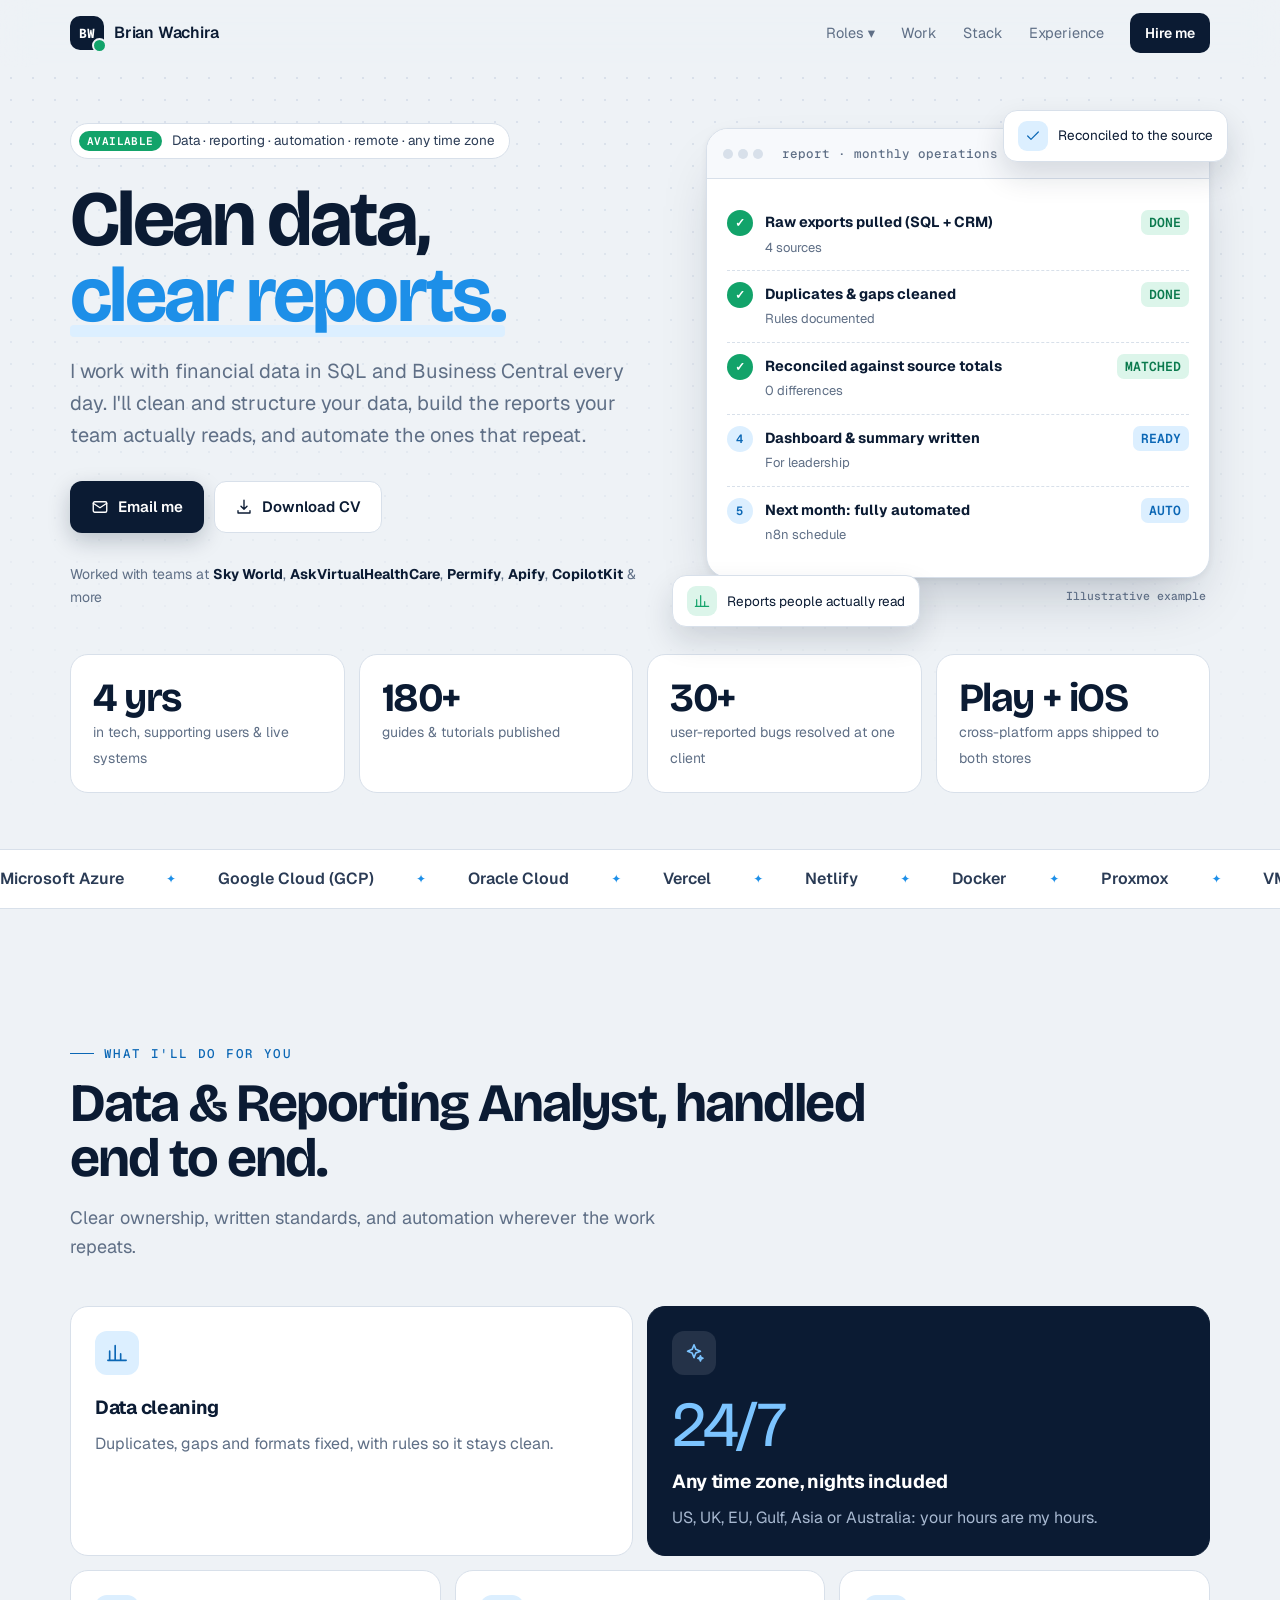
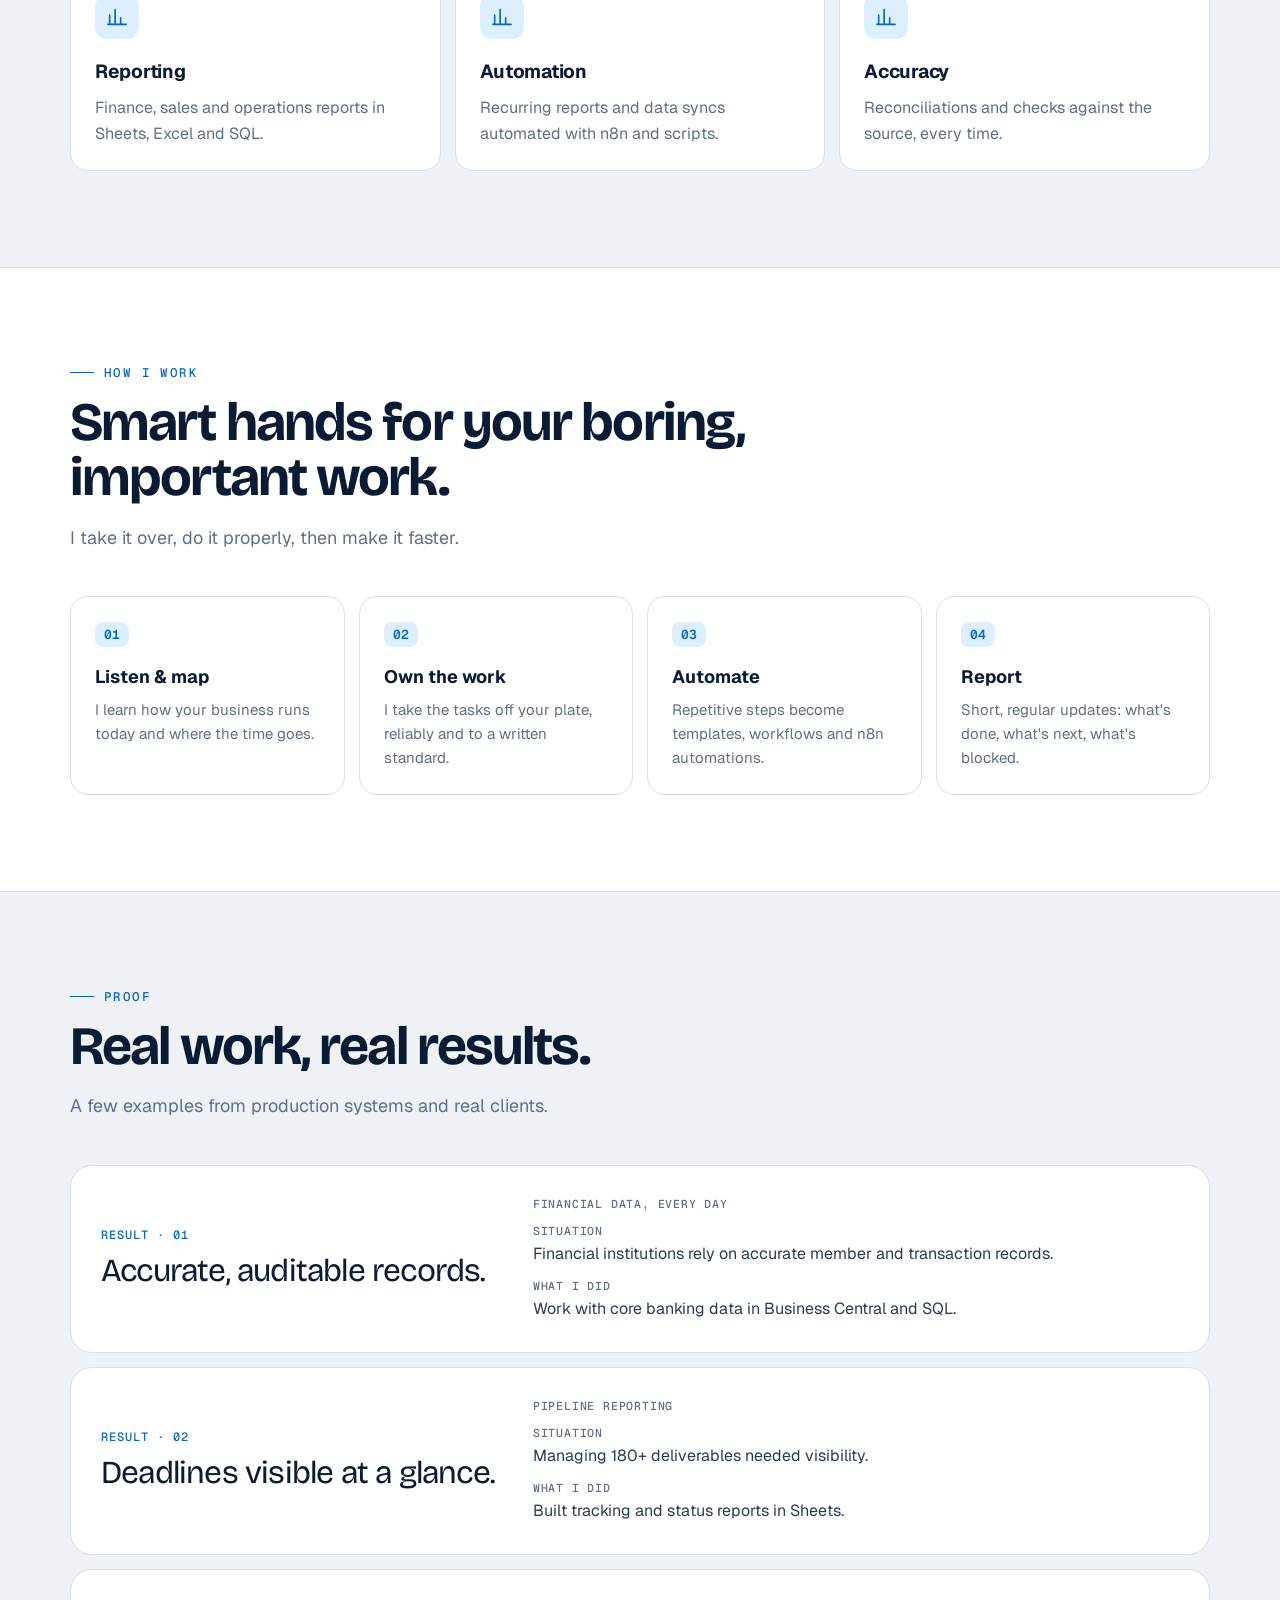
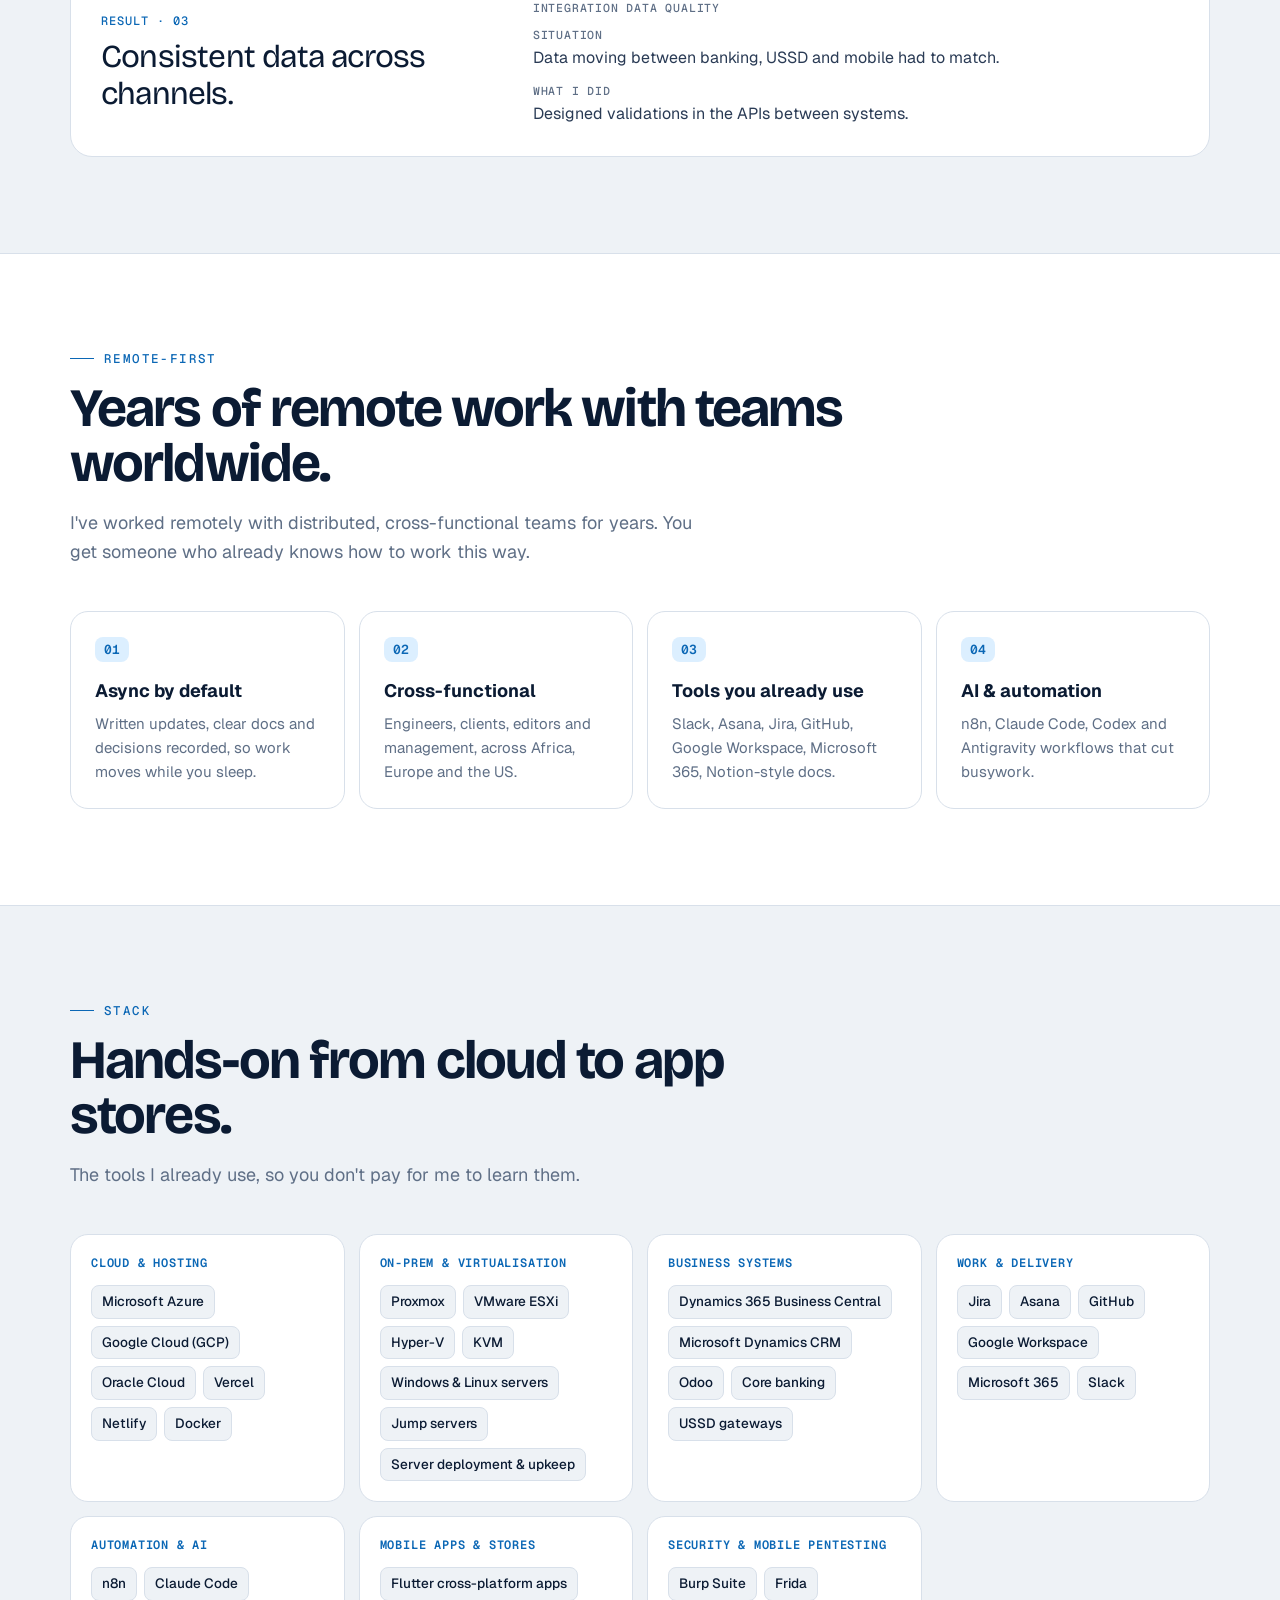
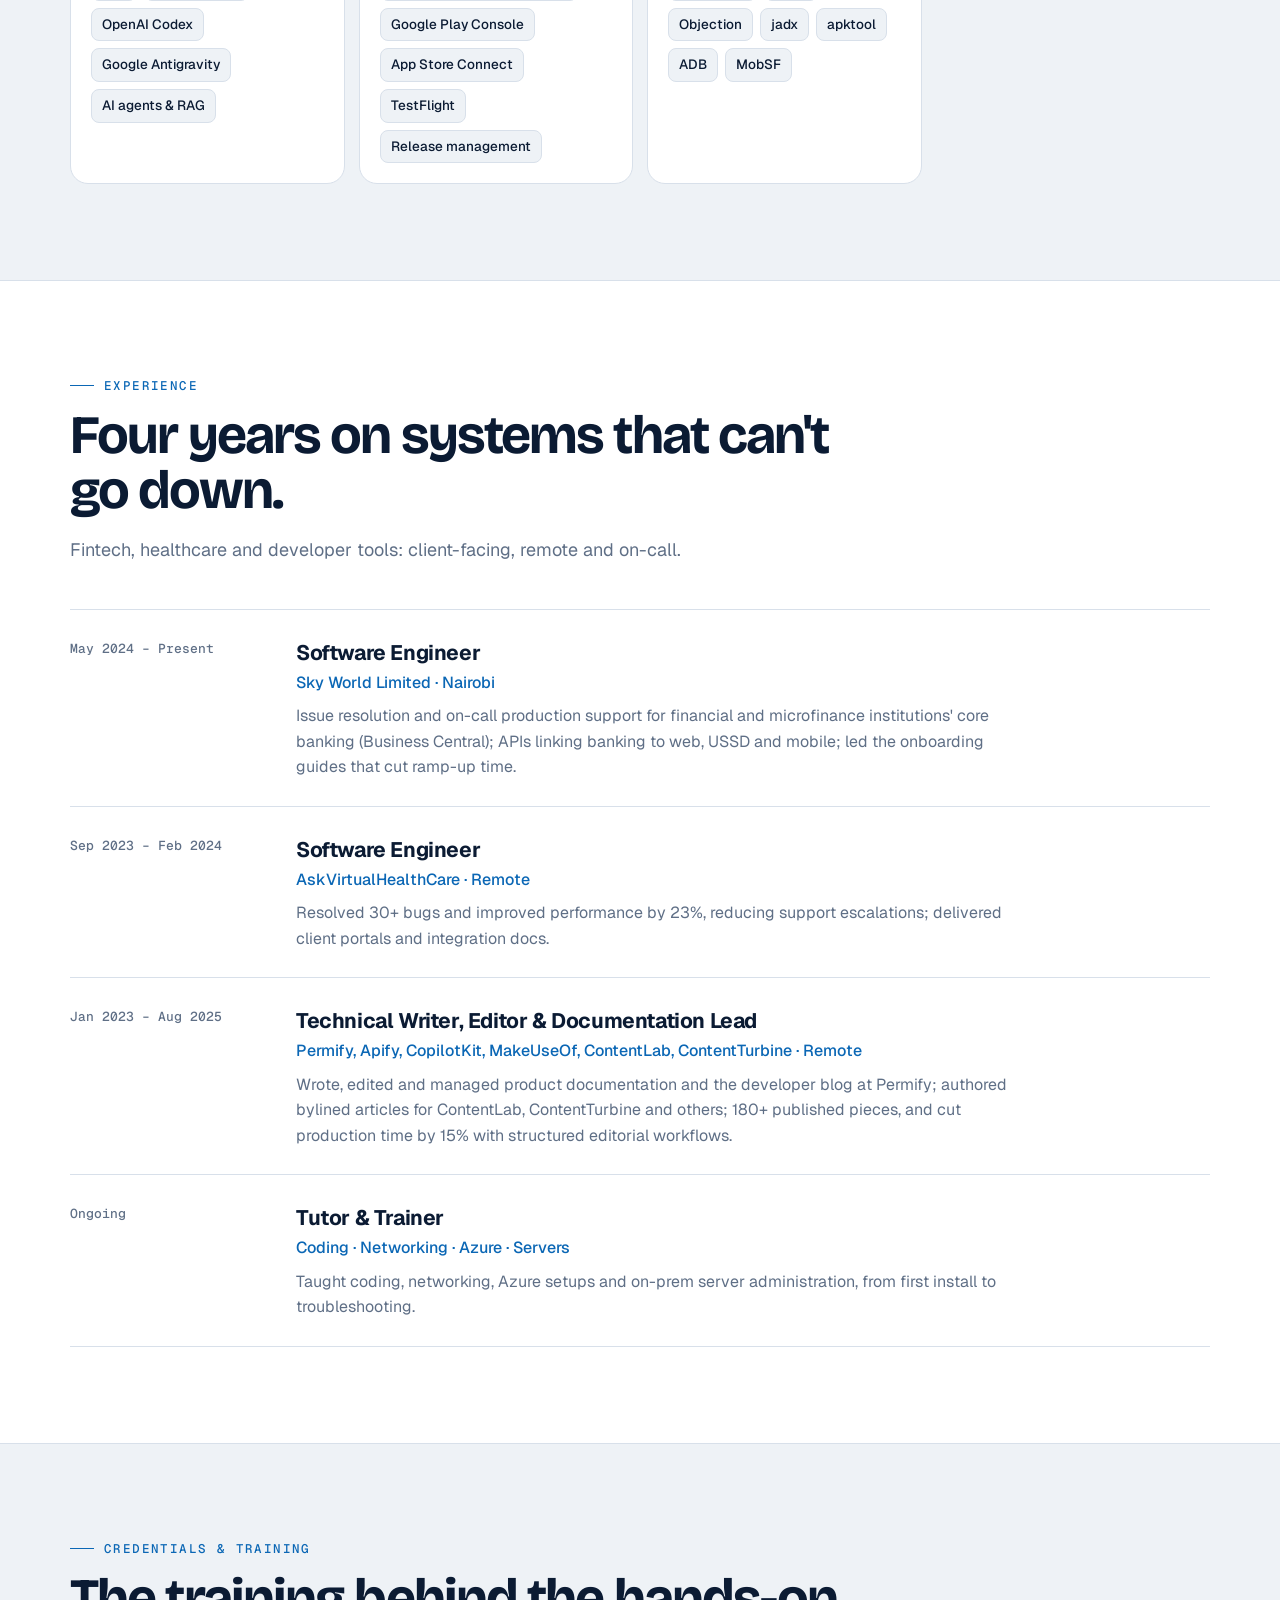
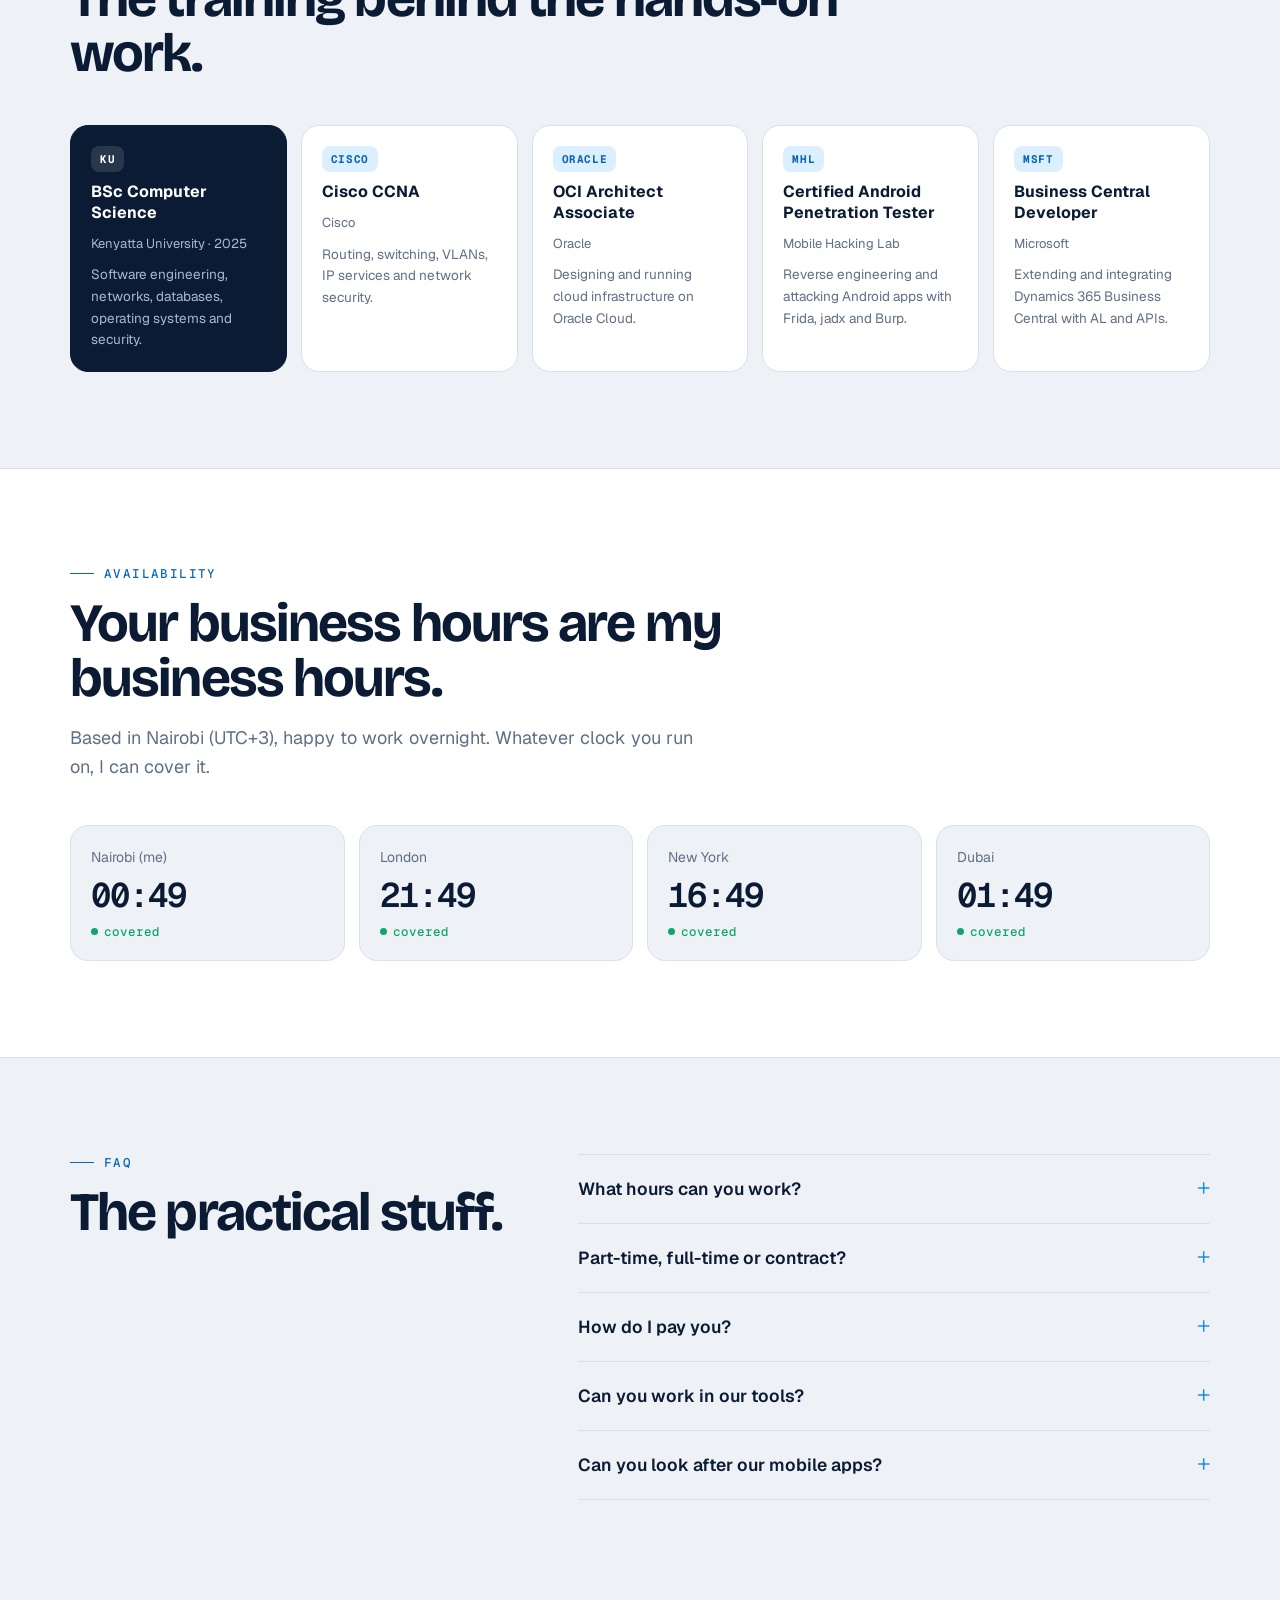
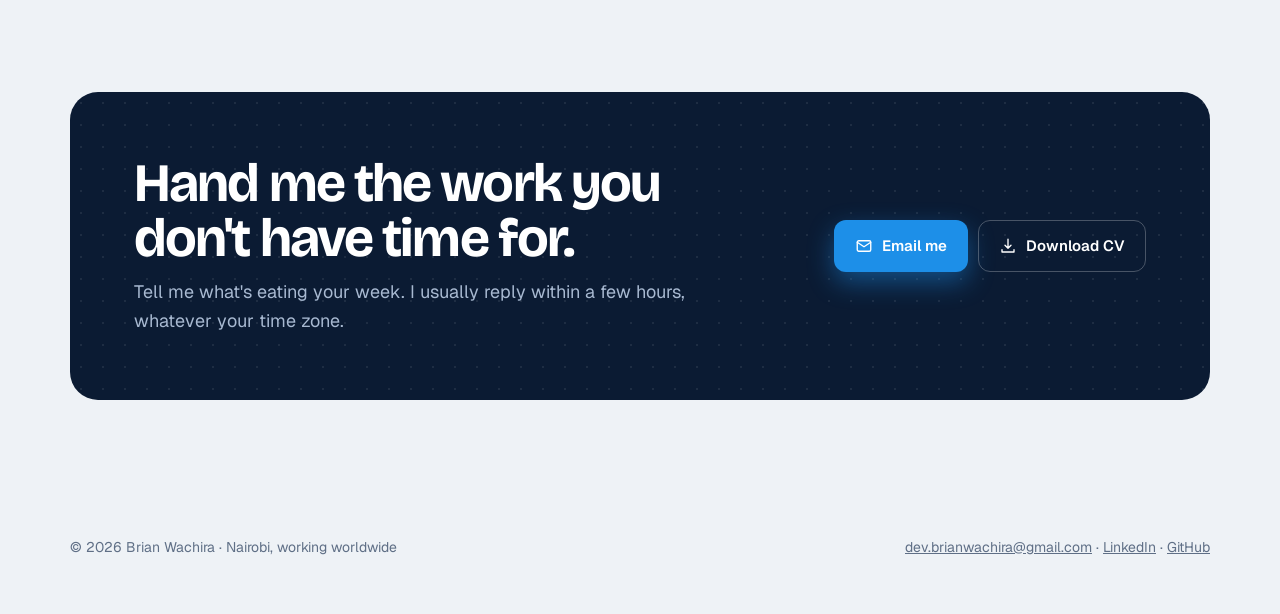
==== data.html @ 17d39762 "Add developer, sysadmin, PM, data pages and remote-first section" ====
<!doctype html><html lang="en"><head><meta charset="utf-8"><meta name="viewport" content="width=device-width,initial-scale=1">
<title>Brian Wachira · Data & Reporting Analyst</title><meta name="description" content="Brian Wachira, remote data & reporting analyst: software engineer with 4 years supporting production systems. Available in any time zone."><meta property="og:title" content="Brian Wachira · Data & Reporting Analyst"><meta property="og:description" content="Brian Wachira, remote data & reporting analyst: software engineer with 4 years supporting production systems. Available in any time zone.">
<meta name="theme-color" content="#eef2f6">
<link rel="icon" href="data:image/svg+xml,%3Csvg xmlns='http://www.w3.org/2000/svg' viewBox='0 0 64 64'%3E%3Crect width='64' height='64' rx='16' fill='%230b1b33'/%3E%3Ctext x='32' y='42' font-family='Arial' font-weight='800' font-size='26' fill='white' text-anchor='middle'%3EBW%3C/text%3E%3C/svg%3E">
<link rel="preconnect" href="https://fonts.googleapis.com"><link rel="preconnect" href="https://fonts.gstatic.com" crossorigin><link href="https://fonts.googleapis.com/css2?family=Bricolage+Grotesque:opsz,wght@12..96,600;12..96,700;12..96,800&family=Geist:wght@400;500;600;700&family=Geist+Mono:wght@400;500;600&display=swap" rel="stylesheet"><link rel="stylesheet" href="style.css?v=3"></head><body><nav class="nav" id="nav"><div class="wrap"><a class="brand" href="./"><span class="logo">BW</span>Brian Wachira</a>
<div class="links"><details class="tracks"><summary>Roles ▾</summary><div class="menu"><a href="support.html" class=""><svg width="18" height="18" viewBox="0 0 24 24" fill="none" stroke="currentColor" stroke-width="1.8" stroke-linecap="round" stroke-linejoin="round" aria-hidden="true"><path d="M4 13v-1a8 8 0 0 1 16 0v1"/><rect x="3" y="13" width="4" height="6" rx="1.5"/><rect x="17" y="13" width="4" height="6" rx="1.5"/><path d="M19 19a3 3 0 0 1-3 3h-3"/></svg> Customer &amp; Technical Support</a><a href="va.html" class=""><svg width="18" height="18" viewBox="0 0 24 24" fill="none" stroke="currentColor" stroke-width="1.8" stroke-linecap="round" stroke-linejoin="round" aria-hidden="true"><path d="M12 3l2 5 5 2-5 2-2 5-2-5-5-2 5-2z"/><path d="M19 15l.8 2 2 .8-2 .8-.8 2-.8-2-2-.8 2-.8z"/></svg> Technical Virtual Assistant</a><a href="developer.html" class=""><svg width="18" height="18" viewBox="0 0 24 24" fill="none" stroke="currentColor" stroke-width="1.8" stroke-linecap="round" stroke-linejoin="round" aria-hidden="true"><path d="m8 9-4 3 4 3"/><path d="m16 9 4 3-4 3"/><path d="m14 5-4 14"/></svg> Mobile &amp; Full-Stack Engineer</a><a href="helpdesk.html" class=""><svg width="18" height="18" viewBox="0 0 24 24" fill="none" stroke="currentColor" stroke-width="1.8" stroke-linecap="round" stroke-linejoin="round" aria-hidden="true"><path d="M14.7 6.3a4 4 0 0 0 5 5L22 14l-8 8-2.3-2.3a4 4 0 0 0-5-5L4 12l2.3-2.3a4 4 0 0 0 5-5L14 2z"/></svg> IT Help Desk</a><a href="sysadmin.html" class=""><svg width="18" height="18" viewBox="0 0 24 24" fill="none" stroke="currentColor" stroke-width="1.8" stroke-linecap="round" stroke-linejoin="round" aria-hidden="true"><rect x="3" y="4" width="18" height="7" rx="2"/><rect x="3" y="13" width="18" height="7" rx="2"/><path d="M7 7.5h.01M7 16.5h.01"/></svg> Systems &amp; Cloud Administrator</a><a href="pm.html" class=""><svg width="18" height="18" viewBox="0 0 24 24" fill="none" stroke="currentColor" stroke-width="1.8" stroke-linecap="round" stroke-linejoin="round" aria-hidden="true"><rect x="3" y="4" width="18" height="16" rx="2"/><path d="M9 4v16M15 4v16"/></svg> Project &amp; Operations Manager</a><a href="success.html" class=""><svg width="18" height="18" viewBox="0 0 24 24" fill="none" stroke="currentColor" stroke-width="1.8" stroke-linecap="round" stroke-linejoin="round" aria-hidden="true"><path d="M5 15c-1 1-1.5 4-1.5 4s3-.5 4-1.5"/><path d="M9 15l-3-3c1-4 5-9 12-9 0 7-5 11-9 12z"/><circle cx="14.5" cy="9.5" r="1.5"/></svg> Customer Success &amp; Onboarding</a><a href="implementation.html" class=""><svg width="18" height="18" viewBox="0 0 24 24" fill="none" stroke="currentColor" stroke-width="1.8" stroke-linecap="round" stroke-linejoin="round" aria-hidden="true"><path d="M9 2v5M15 2v5"/><path d="M6 7h12v4a6 6 0 0 1-12 0z"/><path d="M12 17v5"/></svg> Implementation &amp; API Support</a><a href="data.html" class="on"><svg width="18" height="18" viewBox="0 0 24 24" fill="none" stroke="currentColor" stroke-width="1.8" stroke-linecap="round" stroke-linejoin="round" aria-hidden="true"><path d="M4 20V10M10 20V4M16 20v-7M22 20H2"/></svg> Data &amp; Reporting Analyst</a><a href="tutor.html" class=""><svg width="18" height="18" viewBox="0 0 24 24" fill="none" stroke="currentColor" stroke-width="1.8" stroke-linecap="round" stroke-linejoin="round" aria-hidden="true"><path d="M4 4h6a3 3 0 0 1 3 3v13a2 2 0 0 0-2-2H4z"/><path d="M20 4h-6a3 3 0 0 0-3 3v13a2 2 0 0 1 2-2h7z"/></svg> Coding &amp; IT Tutor</a></div></details>
<a class="hide" href="#work">Work</a><a class="hide" href="#stack">Stack</a><a class="hide" href="#experience">Experience</a>
<a class="btn primary sm" href="mailto:dev.brianwachira@gmail.com">Hire me</a></div></div></nav><header class="hero"><div class="wrap"><div class="hero-grid"><div>
<span class="status"><span class="pill">AVAILABLE</span>Data · reporting · automation · remote · any time zone</span>
<h1 class="display">Clean data, <span class="hl">clear reports.</span></h1><p class="lede">I work with financial data in SQL and Business Central every day. I'll clean and structure your data, build the reports your team actually reads, and automate the ones that repeat.</p>
<div class="ctas"><a class="btn primary" href="mailto:dev.brianwachira@gmail.com?subject=Data%20%26%20Reporting%20Analyst%20role"><svg width="18" height="18" viewBox="0 0 24 24" fill="none" stroke="currentColor" stroke-width="1.8" stroke-linecap="round" stroke-linejoin="round" aria-hidden="true"><rect x="3" y="5" width="18" height="14" rx="2"/><path d="m3 7 9 6 9-6"/></svg> Email me</a><a class="btn ghost" href="Brian_Wachira_CV_implementation.pdf"><svg width="18" height="18" viewBox="0 0 24 24" fill="none" stroke="currentColor" stroke-width="1.8" stroke-linecap="round" stroke-linejoin="round" aria-hidden="true"><path d="M12 3v12m0 0-4-4m4 4 4-4"/><path d="M4 17v3h16v-3"/></svg> Download CV</a></div>
<div class="trust"><span>Worked with teams at <b>Sky World</b>, <b>AskVirtualHealthCare</b>, <b>Permify</b>, <b>Apify</b>, <b>CopilotKit</b> &amp; more</span></div></div><div class="demo"><div class="card"><div class="bar"><span class="dots"><i></i><i></i><i></i></span><span class="t">report · monthly operations</span></div><div class="body"><div class="step done"><span class="dot">✓</span><div><b>Raw exports pulled (SQL + CRM)</b><span>4 sources</span></div><span class="tag ok">DONE</span></div><div class="step done"><span class="dot">✓</span><div><b>Duplicates & gaps cleaned</b><span>Rules documented</span></div><span class="tag ok">DONE</span></div><div class="step done"><span class="dot">✓</span><div><b>Reconciled against source totals</b><span>0 differences</span></div><span class="tag ok">MATCHED</span></div><div class="step "><span class="dot">4</span><div><b>Dashboard & summary written</b><span>For leadership</span></div><span class="tag sky">READY</span></div><div class="step "><span class="dot">5</span><div><b>Next month: fully automated</b><span>n8n schedule</span></div><span class="tag sky">AUTO</span></div></div></div>
<p class="cap">Illustrative example</p><div class="float a"><span class="ic g"><svg width="16" height="16" viewBox="0 0 24 24" fill="none" stroke="currentColor" stroke-width="1.8" stroke-linecap="round" stroke-linejoin="round" aria-hidden="true"><path d="M4 20V10M10 20V4M16 20v-7M22 20H2"/></svg></span>Reports people actually read</div><div class="float b"><span class="ic "><svg width="16" height="16" viewBox="0 0 24 24" fill="none" stroke="currentColor" stroke-width="1.8" stroke-linecap="round" stroke-linejoin="round" aria-hidden="true"><path d="M20 6 9 17l-5-5"/></svg></span>Reconciled to the source</div></div></div><div class="metrics"><div class="metric"><b>4 yrs</b><span>in tech, supporting users &amp; live systems</span></div><div class="metric"><b>180+</b><span>guides &amp; tutorials published</span></div><div class="metric"><b>30+</b><span>user-reported bugs resolved at one client</span></div><div class="metric"><b>Play + iOS</b><span>cross-platform apps shipped to both stores</span></div></div></div><div class="marquee" aria-hidden="true"><div class="track"><span>Microsoft Azure</span><span>Google Cloud (GCP)</span><span>Oracle Cloud</span><span>Vercel</span><span>Netlify</span><span>Docker</span><span>Proxmox</span><span>VMware ESXi</span><span>Hyper-V</span><span>KVM</span><span>Windows &amp; Linux servers</span><span>Jump servers</span><span>Server deployment &amp; upkeep</span><span>Dynamics 365 Business Central</span><span>Microsoft Dynamics CRM</span><span>Odoo</span><span>Core banking</span><span>USSD gateways</span><span>Jira</span><span>Asana</span><span>GitHub</span><span>Google Workspace</span><span>Microsoft 365</span><span>Slack</span><span>n8n</span><span>Claude Code</span><span>OpenAI Codex</span><span>Google Antigravity</span><span>AI agents &amp; RAG</span><span>Flutter cross-platform apps</span><span>Google Play Console</span><span>App Store Connect</span><span>TestFlight</span><span>Release management</span><span>Burp Suite</span><span>Frida</span><span>Objection</span><span>jadx</span><span>apktool</span><span>ADB</span><span>MobSF</span><span>Microsoft Azure</span><span>Google Cloud (GCP)</span><span>Oracle Cloud</span><span>Vercel</span><span>Netlify</span><span>Docker</span><span>Proxmox</span><span>VMware ESXi</span><span>Hyper-V</span><span>KVM</span><span>Windows &amp; Linux servers</span><span>Jump servers</span><span>Server deployment &amp; upkeep</span><span>Dynamics 365 Business Central</span><span>Microsoft Dynamics CRM</span><span>Odoo</span><span>Core banking</span><span>USSD gateways</span><span>Jira</span><span>Asana</span><span>GitHub</span><span>Google Workspace</span><span>Microsoft 365</span><span>Slack</span><span>n8n</span><span>Claude Code</span><span>OpenAI Codex</span><span>Google Antigravity</span><span>AI agents &amp; RAG</span><span>Flutter cross-platform apps</span><span>Google Play Console</span><span>App Store Connect</span><span>TestFlight</span><span>Release management</span><span>Burp Suite</span><span>Frida</span><span>Objection</span><span>jadx</span><span>apktool</span><span>ADB</span><span>MobSF</span></div></div></header>
<section id="services"><div class="wrap"><div class="eyebrow">What I'll do for you</div><h2 class="display">Data & Reporting Analyst, handled end to end.</h2><p class="sub">Clear ownership, written standards, and automation wherever the work repeats.</p><div class="bento">
<div class="tile t3"><div class="ic"><svg width="22" height="22" viewBox="0 0 24 24" fill="none" stroke="currentColor" stroke-width="1.8" stroke-linecap="round" stroke-linejoin="round" aria-hidden="true"><path d="M4 20V10M10 20V4M16 20v-7M22 20H2"/></svg></div><h3>Data cleaning</h3><p>Duplicates, gaps and formats fixed, with rules so it stays clean.</p></div>
<div class="tile t3 dark"><div class="ic"><svg width="22" height="22" viewBox="0 0 24 24" fill="none" stroke="currentColor" stroke-width="1.8" stroke-linecap="round" stroke-linejoin="round" aria-hidden="true"><path d="M12 3l2 5 5 2-5 2-2 5-2-5-5-2 5-2z"/><path d="M19 15l.8 2 2 .8-2 .8-.8 2-.8-2-2-.8 2-.8z"/></svg></div><div class="big">24/7</div><h3>Any time zone, nights included</h3><p>US, UK, EU, Gulf, Asia or Australia: your hours are my hours.</p></div>
<div class="tile t2"><div class="ic"><svg width="22" height="22" viewBox="0 0 24 24" fill="none" stroke="currentColor" stroke-width="1.8" stroke-linecap="round" stroke-linejoin="round" aria-hidden="true"><path d="M4 20V10M10 20V4M16 20v-7M22 20H2"/></svg></div><h3>Reporting</h3><p>Finance, sales and operations reports in Sheets, Excel and SQL.</p></div>
<div class="tile t2"><div class="ic"><svg width="22" height="22" viewBox="0 0 24 24" fill="none" stroke="currentColor" stroke-width="1.8" stroke-linecap="round" stroke-linejoin="round" aria-hidden="true"><path d="M4 20V10M10 20V4M16 20v-7M22 20H2"/></svg></div><h3>Automation</h3><p>Recurring reports and data syncs automated with n8n and scripts.</p></div>
<div class="tile t2"><div class="ic"><svg width="22" height="22" viewBox="0 0 24 24" fill="none" stroke="currentColor" stroke-width="1.8" stroke-linecap="round" stroke-linejoin="round" aria-hidden="true"><path d="M4 20V10M10 20V4M16 20v-7M22 20H2"/></svg></div><h3>Accuracy</h3><p>Reconciliations and checks against the source, every time.</p></div></div></div></section>
<section class="white" id="how"><div class="wrap"><div class="eyebrow">How I work</div><h2 class="display">Smart hands for your boring, important work.</h2><p class="sub">I take it over, do it properly, then make it faster.</p><div class="process"><div class="pstep"><h3>Listen & map</h3><p>I learn how your business runs today and where the time goes.</p></div><div class="pstep"><h3>Own the work</h3><p>I take the tasks off your plate, reliably and to a written standard.</p></div><div class="pstep"><h3>Automate</h3><p>Repetitive steps become templates, workflows and n8n automations.</p></div><div class="pstep"><h3>Report</h3><p>Short, regular updates: what's done, what's next, what's blocked.</p></div></div></div></section>
<section id="work"><div class="wrap"><div class="eyebrow">Proof</div><h2 class="display">Real work, real results.</h2><p class="sub">A few examples from production systems and real clients.</p><div class="cases"><article class="case"><div class="res"><small>Result · 01</small>Accurate, auditable records.</div><dl><div><dt>Financial data, every day</dt></div><div><dt>Situation</dt><dd>Financial institutions rely on accurate member and transaction records.</dd></div><div><dt>What I did</dt><dd>Work with core banking data in Business Central and SQL.</dd></div></dl></article><article class="case"><div class="res"><small>Result · 02</small>Deadlines visible at a glance.</div><dl><div><dt>Pipeline reporting</dt></div><div><dt>Situation</dt><dd>Managing 180+ deliverables needed visibility.</dd></div><div><dt>What I did</dt><dd>Built tracking and status reports in Sheets.</dd></div></dl></article><article class="case"><div class="res"><small>Result · 03</small>Consistent data across channels.</div><dl><div><dt>Integration data quality</dt></div><div><dt>Situation</dt><dd>Data moving between banking, USSD and mobile had to match.</dd></div><div><dt>What I did</dt><dd>Designed validations in the APIs between systems.</dd></div></dl></article></div></div></section>
<section class="white" id="remote"><div class="wrap"><div class="eyebrow">Remote-first</div><h2 class="display">Years of remote work with teams worldwide.</h2><p class="sub">I've worked remotely with distributed, cross-functional teams for years. You get someone who already knows how to work this way.</p><div class="process"><div class="pstep"><h3>Async by default</h3><p>Written updates, clear docs and decisions recorded, so work moves while you sleep.</p></div><div class="pstep"><h3>Cross-functional</h3><p>Engineers, clients, editors and management, across Africa, Europe and the US.</p></div><div class="pstep"><h3>Tools you already use</h3><p>Slack, Asana, Jira, GitHub, Google Workspace, Microsoft 365, Notion-style docs.</p></div><div class="pstep"><h3>AI & automation</h3><p>n8n, Claude Code, Codex and Antigravity workflows that cut busywork.</p></div></div></div></section>
<section id="stack"><div class="wrap"><div class="eyebrow">Stack</div><h2 class="display">Hands-on from cloud to app stores.</h2><p class="sub">The tools I already use, so you don't pay for me to learn them.</p><div class="stack"><div class="sg"><h3>Cloud &amp; hosting</h3><div class="chips"><span class="chip">Microsoft Azure</span><span class="chip">Google Cloud (GCP)</span><span class="chip">Oracle Cloud</span><span class="chip">Vercel</span><span class="chip">Netlify</span><span class="chip">Docker</span></div></div><div class="sg"><h3>On-prem &amp; virtualisation</h3><div class="chips"><span class="chip">Proxmox</span><span class="chip">VMware ESXi</span><span class="chip">Hyper-V</span><span class="chip">KVM</span><span class="chip">Windows &amp; Linux servers</span><span class="chip">Jump servers</span><span class="chip">Server deployment &amp; upkeep</span></div></div><div class="sg"><h3>Business systems</h3><div class="chips"><span class="chip">Dynamics 365 Business Central</span><span class="chip">Microsoft Dynamics CRM</span><span class="chip">Odoo</span><span class="chip">Core banking</span><span class="chip">USSD gateways</span></div></div><div class="sg"><h3>Work &amp; delivery</h3><div class="chips"><span class="chip">Jira</span><span class="chip">Asana</span><span class="chip">GitHub</span><span class="chip">Google Workspace</span><span class="chip">Microsoft 365</span><span class="chip">Slack</span></div></div><div class="sg"><h3>Automation &amp; AI</h3><div class="chips"><span class="chip">n8n</span><span class="chip">Claude Code</span><span class="chip">OpenAI Codex</span><span class="chip">Google Antigravity</span><span class="chip">AI agents &amp; RAG</span></div></div><div class="sg"><h3>Mobile apps &amp; stores</h3><div class="chips"><span class="chip">Flutter cross-platform apps</span><span class="chip">Google Play Console</span><span class="chip">App Store Connect</span><span class="chip">TestFlight</span><span class="chip">Release management</span></div></div><div class="sg"><h3>Security &amp; mobile pentesting</h3><div class="chips"><span class="chip">Burp Suite</span><span class="chip">Frida</span><span class="chip">Objection</span><span class="chip">jadx</span><span class="chip">apktool</span><span class="chip">ADB</span><span class="chip">MobSF</span></div></div></div></div></section>
<section class="white" id="experience"><div class="wrap"><div class="eyebrow">Experience</div><h2 class="display">Four years on systems that can't go down.</h2><p class="sub">Fintech, healthcare and developer tools: client-facing, remote and on-call.</p><div class="tl"><div class="it"><div class="when">May 2024 – Present</div><div><h3>Software Engineer</h3><div class="org">Sky World Limited · Nairobi</div><p>Issue resolution and on-call production support for financial and microfinance institutions' core banking (Business Central); APIs linking banking to web, USSD and mobile; led the onboarding guides that cut ramp-up time.</p></div></div><div class="it"><div class="when">Sep 2023 – Feb 2024</div><div><h3>Software Engineer</h3><div class="org">AskVirtualHealthCare · Remote</div><p>Resolved 30+ bugs and improved performance by 23%, reducing support escalations; delivered client portals and integration docs.</p></div></div><div class="it"><div class="when">Jan 2023 – Aug 2025</div><div><h3>Technical Writer, Editor &amp; Documentation Lead</h3><div class="org">Permify, Apify, CopilotKit, MakeUseOf, ContentLab, ContentTurbine · Remote</div><p>Wrote, edited and managed product documentation and the developer blog at Permify; authored bylined articles for ContentLab, ContentTurbine and others; 180+ published pieces, and cut production time by 15% with structured editorial workflows.</p></div></div><div class="it"><div class="when">Ongoing</div><div><h3>Tutor &amp; Trainer</h3><div class="org">Coding · Networking · Azure · Servers</div><p>Taught coding, networking, Azure setups and on-prem server administration, from first install to troubleshooting.</p></div></div></div></div></section>
<section id="credentials"><div class="wrap"><div class="eyebrow">Credentials &amp; training</div><h2 class="display">The training behind the hands-on work.</h2><p class="sub"> </p><div class="creds"><div class="cred f"><span class="lg">KU</span><h3>BSc Computer Science</h3><span class="is">Kenyatta University · 2025</span><p>Software engineering, networks, databases, operating systems and security.</p></div><div class="cred"><span class="lg">CISCO</span><h3>Cisco CCNA</h3><span class="is">Cisco</span><p>Routing, switching, VLANs, IP services and network security.</p></div><div class="cred"><span class="lg">ORACLE</span><h3>OCI Architect Associate</h3><span class="is">Oracle</span><p>Designing and running cloud infrastructure on Oracle Cloud.</p></div><div class="cred"><span class="lg">MHL</span><h3>Certified Android Penetration Tester</h3><span class="is">Mobile Hacking Lab</span><p>Reverse engineering and attacking Android apps with Frida, jadx and Burp.</p></div><div class="cred"><span class="lg">MSFT</span><h3>Business Central Developer</h3><span class="is">Microsoft</span><p>Extending and integrating Dynamics 365 Business Central with AL and APIs.</p></div></div></div></section>
<section class="white" id="hours"><div class="wrap"><div class="eyebrow">Availability</div><h2 class="display">Your business hours are my business hours.</h2><p class="sub">Based in Nairobi (UTC+3), happy to work overnight. Whatever clock you run on, I can cover it.</p><div class="clocks"><div class="clock"><div class="c">Nairobi (me)</div><div class="t" data-tz="Africa/Nairobi">--:--</div><div class="s">covered</div></div><div class="clock"><div class="c">London</div><div class="t" data-tz="Europe/London">--:--</div><div class="s">covered</div></div><div class="clock"><div class="c">New York</div><div class="t" data-tz="America/New_York">--:--</div><div class="s">covered</div></div><div class="clock"><div class="c">Dubai</div><div class="t" data-tz="Asia/Dubai">--:--</div><div class="s">covered</div></div></div></div></section>
<section><div class="wrap two"><div><div class="eyebrow">FAQ</div><h2 class="display">The practical stuff.</h2></div><div class="faq"><details><summary>What hours can you work?</summary><p>Any. I'm in Nairobi (UTC+3) and happy to cover US, European or Asia-Pacific business hours, including overnight shifts, evenings and weekends.</p></details><details><summary>Part-time, full-time or contract?</summary><p>All three. I'm open to part-time, contract and full-time remote arrangements.</p></details><details><summary>How do I pay you?</summary><p>Payoneer, Wise, PayPal or bank transfer, whichever suits you.</p></details><details><summary>Can you work in our tools?</summary><p>Very likely already. I work across Azure, GCP, Proxmox, ESXi, Hyper-V, Jira, Asana, Dynamics CRM and Business Central, Odoo, n8n and AI coding tools, and I pick up new ones fast.</p></details><details><summary>Can you look after our mobile apps?</summary><p>Yes. I build and ship cross-platform apps and manage Google Play Console and App Store Connect releases end to end.</p></details></div></div></section>
<section><div class="wrap"><div class="cta"><div><h2 class="display">Hand me the work you don't have time for.</h2>
<p>Tell me what's eating your week. I usually reply within a few hours, whatever your time zone.</p></div>
<div class="ctas"><a class="btn primary" href="mailto:dev.brianwachira@gmail.com"><svg width="18" height="18" viewBox="0 0 24 24" fill="none" stroke="currentColor" stroke-width="1.8" stroke-linecap="round" stroke-linejoin="round" aria-hidden="true"><rect x="3" y="5" width="18" height="14" rx="2"/><path d="m3 7 9 6 9-6"/></svg> Email me</a><a class="btn ghost" href="Brian_Wachira_CV_implementation.pdf"><svg width="18" height="18" viewBox="0 0 24 24" fill="none" stroke="currentColor" stroke-width="1.8" stroke-linecap="round" stroke-linejoin="round" aria-hidden="true"><path d="M12 3v12m0 0-4-4m4 4 4-4"/><path d="M4 17v3h16v-3"/></svg> Download CV</a></div></div></div></section><footer><div class="wrap"><span>© 2026 Brian Wachira · Nairobi, working worldwide</span><span><a href="mailto:dev.brianwachira@gmail.com">dev.brianwachira@gmail.com</a> · <a href="https://linkedin.com/in/brian-wachira">LinkedIn</a> · <a href="https://github.com/ItsWachira">GitHub</a></span></div></footer><script>(function(){var n=document.getElementById('nav');addEventListener('scroll',function(){n.classList.toggle('scrolled',scrollY>8)});
function u(){document.querySelectorAll('[data-tz]').forEach(function(e){try{e.textContent=new Intl.DateTimeFormat('en-GB',{hour:'2-digit',minute:'2-digit',timeZone:e.dataset.tz}).format(new Date())}catch(x){}})}u();setInterval(u,30000)})();</script></body></html>
---- style.css ----
:root{--bg:#eef2f6;--bg2:#e3e9f0;--card:#ffffff;--ink:#0b1b33;--ink2:#2a3b55;--muted:#5f6f86;--line:#d8e0ea;
--sky:#1d8fe8;--sky2:#0b67b5;--skysoft:#dcefff;--navy:#0b1b33;--ok:#12a36a;--warn:#e7a23b;--r:18px}
*{box-sizing:border-box}html{scroll-behavior:smooth}
body{margin:0;background:var(--bg);color:var(--ink);font:16px/1.6 "Geist",system-ui,-apple-system,sans-serif;-webkit-font-smoothing:antialiased}
a{color:inherit}.wrap{max-width:1180px;margin:0 auto;padding:0 20px}
.display{font-family:"Bricolage Grotesque","Geist",sans-serif;letter-spacing:-.035em;font-weight:700}
.mono{font-family:"Geist Mono",ui-monospace,monospace}
.hl{color:var(--sky);position:relative;white-space:nowrap}
.hl::after{content:"";position:absolute;left:0;right:0;bottom:.06em;height:.16em;background:var(--skysoft);z-index:-1;border-radius:4px}
/* nav */
.nav{position:sticky;top:0;z-index:30;background:rgba(238,242,246,.8);backdrop-filter:saturate(1.6) blur(16px);border-bottom:1px solid transparent;transition:border-color .2s}
.nav.scrolled{border-color:var(--line)}
.nav .wrap{display:flex;align-items:center;justify-content:space-between;height:66px;gap:16px}
.brand{display:flex;align-items:center;gap:10px;text-decoration:none;font-weight:600;letter-spacing:-.2px}
.logo{width:34px;height:34px;border-radius:10px;background:var(--navy);color:#fff;display:grid;place-items:center;font:700 13px "Geist Mono",monospace;position:relative}
.logo::after{content:"";position:absolute;right:-3px;bottom:-3px;width:11px;height:11px;border-radius:50%;background:var(--ok);border:2px solid var(--bg)}
.links{display:flex;align-items:center;gap:26px;font-size:14.5px}
.links a{text-decoration:none;color:var(--muted)}.links a:hover{color:var(--ink)}
.tracks{position:relative}.tracks summary{list-style:none;cursor:pointer;color:var(--muted)}.tracks summary::-webkit-details-marker{display:none}
.tracks .menu{position:absolute;right:0;top:38px;width:300px;background:var(--card);border:1px solid var(--line);border-radius:14px;padding:6px;box-shadow:0 18px 40px rgba(11,27,51,.14)}
.tracks .menu a{display:flex;gap:10px;align-items:center;padding:10px 12px;border-radius:10px;color:var(--ink)}
.tracks .menu a:hover,.tracks .menu a.on{background:var(--skysoft);color:var(--sky2)}
.btn{display:inline-flex;align-items:center;gap:9px;padding:13px 20px;border-radius:12px;font-weight:600;font-size:15px;text-decoration:none;border:1px solid transparent;transition:transform .15s,background .15s,border-color .15s,box-shadow .15s}
.btn:hover{transform:translateY(-1px)}
.btn.primary{background:var(--navy);color:#fff;box-shadow:0 8px 22px rgba(11,27,51,.22)}.btn.primary:hover{background:var(--sky2)}
.btn.ghost{background:var(--card);border-color:var(--line)}.btn.ghost:hover{border-color:var(--ink2)}
.btn.sm{padding:8px 14px;font-size:14px;border-radius:10px;box-shadow:none}
/* hero */
.hero{position:relative;padding:56px 0 40px;overflow:hidden}
.hero::before{content:"";position:absolute;inset:0;background-image:radial-gradient(var(--line) 1.2px,transparent 1.2px);background-size:22px 22px;mask-image:linear-gradient(180deg,#000 0%,transparent 85%);-webkit-mask-image:linear-gradient(180deg,#000 0%,transparent 85%);z-index:-1}
.hero-grid{display:grid;grid-template-columns:1.15fr 1fr;gap:56px;align-items:center}
.status{display:inline-flex;align-items:center;gap:10px;padding:6px 14px 6px 8px;background:var(--card);border:1px solid var(--line);border-radius:99px;font-size:13.5px;color:var(--ink2)}
.status .pill{background:var(--ok);color:#fff;font:600 11px "Geist Mono",monospace;padding:3px 8px;border-radius:99px;letter-spacing:.4px}
h1{font-size:clamp(42px,6.4vw,78px);line-height:.98;margin:22px 0 22px}
.lede{font-size:clamp(17px,1.7vw,20px);color:var(--muted);max-width:560px;margin:0 0 30px}
.ctas{display:flex;flex-wrap:wrap;gap:10px}
.trust{display:flex;align-items:center;gap:14px;margin-top:30px;color:var(--muted);font-size:14px;flex-wrap:wrap}
.trust b{color:var(--ink)}
.avatars{display:flex}.avatars span{width:30px;height:30px;border-radius:50%;border:2px solid var(--bg);margin-left:-8px;display:grid;place-items:center;font:700 10px "Geist Mono",monospace;color:#fff}
.avatars span:first-child{margin-left:0}
/* demo widget */
.demo{position:relative}
.demo .card{background:var(--card);border:1px solid var(--line);border-radius:22px;box-shadow:0 30px 60px -20px rgba(11,27,51,.25),0 2px 6px rgba(11,27,51,.06);overflow:hidden}
.demo .bar{display:flex;align-items:center;gap:8px;padding:12px 16px;border-bottom:1px solid var(--line);background:#f7f9fc}
.demo .cap{margin:10px 4px 0;font:500 11.5px "Geist Mono",monospace;color:var(--muted);text-align:right}
.demo .dots i{display:inline-block;width:10px;height:10px;border-radius:50%;background:var(--line);margin-right:5px}
.demo .bar .t{font:500 12.5px "Geist Mono",monospace;color:var(--muted);margin-left:6px}
.demo .body{padding:20px}
.demo .float{position:absolute;background:var(--card);border:1px solid var(--line);border-radius:14px;padding:10px 14px;box-shadow:0 14px 30px rgba(11,27,51,.14);font-size:13.5px;display:flex;align-items:center;gap:10px;animation:bob 5s ease-in-out infinite}
.demo .float.a{left:-34px;bottom:-24px}.demo .float.b{right:-18px;top:-18px;animation-delay:1.5s}
.float .ic{width:30px;height:30px;border-radius:9px;display:grid;place-items:center;background:var(--skysoft);color:var(--sky2)}
.float .ic.g{background:#dcf5ea;color:var(--ok)}
@keyframes bob{50%{transform:translateY(-6px)}}
.step{display:grid;grid-template-columns:26px 1fr auto;gap:12px;align-items:start;padding:11px 0;border-bottom:1px dashed var(--line);opacity:0;transform:translateY(6px);animation:in .5s forwards}
.step:last-child{border-bottom:0}
.step .dot{width:26px;height:26px;border-radius:50%;display:grid;place-items:center;background:var(--skysoft);color:var(--sky2);font:600 12px "Geist Mono",monospace}
.step.done .dot{background:var(--ok);color:#fff}
.step b{display:block;font-size:14.5px}.step span{font-size:13px;color:var(--muted)}
.tag{font:600 11px "Geist Mono",monospace;padding:4px 8px;border-radius:7px;background:var(--bg);color:var(--ink2);white-space:nowrap}
.tag.ok{background:#dcf5ea;color:#0b7a4e}.tag.sky{background:var(--skysoft);color:var(--sky2)}.tag.warn{background:#fdf0db;color:#9a6211}
@keyframes in{to{opacity:1;transform:none}}
.step:nth-child(1){animation-delay:.2s}.step:nth-child(2){animation-delay:.7s}.step:nth-child(3){animation-delay:1.2s}.step:nth-child(4){animation-delay:1.7s}.step:nth-child(5){animation-delay:2.2s}
.code{background:#0b1b33;color:#cfe3ff;border-radius:14px;padding:16px;font:13px/1.7 "Geist Mono",monospace;overflow:auto}
.code .k{color:#7cc4ff}.code .s{color:#9be3b8}.code .c{color:#6f86a8}.code .n{color:#ffd28a}
@media (prefers-reduced-motion:reduce){.step{animation:none;opacity:1;transform:none}.demo .float{animation:none}.marquee .track{animation:none}}
/* metrics */
.metrics{display:grid;grid-template-columns:repeat(4,1fr);gap:14px;margin-top:46px}
.metric{background:var(--card);border:1px solid var(--line);border-radius:var(--r);padding:22px}
.metric b{display:block;font-family:"Bricolage Grotesque",sans-serif;font-size:40px;line-height:1.05;letter-spacing:-1.4px}
.metric span{font-size:14px;color:var(--muted)}
/* marquee */
.marquee{border-top:1px solid var(--line);border-bottom:1px solid var(--line);background:var(--card);overflow:hidden;padding:16px 0;margin-top:56px}
.marquee .track{display:flex;gap:42px;width:max-content;animation:scroll 40s linear infinite}
.marquee span{font-weight:600;color:var(--ink2);white-space:nowrap;font-size:16px;display:flex;align-items:center;gap:42px}
.marquee span::after{content:"✦";color:var(--sky);font-size:12px}
@keyframes scroll{to{transform:translateX(-50%)}}
/* sections */
section{padding:96px 0}
.eyebrow{font:500 12.5px "Geist Mono",monospace;letter-spacing:1.4px;text-transform:uppercase;color:var(--sky2);display:flex;align-items:center;gap:10px}
.eyebrow::before{content:"";width:24px;height:1px;background:var(--sky2)}
h2{font-size:clamp(32px,4.4vw,54px);line-height:1.02;margin:14px 0 18px;max-width:820px}
.sub{color:var(--muted);font-size:18px;max-width:640px;margin:0 0 44px}
.white{background:var(--card);border-top:1px solid var(--line);border-bottom:1px solid var(--line)}
/* bento */
.bento{display:grid;grid-template-columns:repeat(6,1fr);gap:14px}
.tile{background:var(--card);border:1px solid var(--line);border-radius:var(--r);padding:24px;position:relative;overflow:hidden;transition:border-color .2s,transform .2s}
.tile:hover{border-color:var(--sky);transform:translateY(-2px)}
.white .tile{background:var(--bg)}
.tile .ic{width:44px;height:44px;border-radius:12px;background:var(--skysoft);color:var(--sky2);display:grid;place-items:center;margin-bottom:18px}
.tile h3{margin:0 0 8px;font-size:19px;letter-spacing:-.3px}.tile p{margin:0;color:var(--muted)}
.t2{grid-column:span 2}.t3{grid-column:span 3}.t4{grid-column:span 4}
.tile.dark{background:var(--navy) !important;color:#fff;border-color:var(--navy)}
.tile.dark p{color:#a8b9d1}.tile.dark .ic{background:rgba(255,255,255,.1);color:#7cc4ff}
.tile .big{font-family:"Bricolage Grotesque",sans-serif;font-size:64px;line-height:1;letter-spacing:-2px;margin:6px 0 10px;color:#7cc4ff}
/* process */
.process{display:grid;grid-template-columns:repeat(4,1fr);gap:14px;counter-reset:s}
.pstep{background:var(--card);border:1px solid var(--line);border-radius:var(--r);padding:24px;position:relative}
.pstep::before{counter-increment:s;content:"0" counter(s);font:600 13px "Geist Mono",monospace;color:var(--sky2);background:var(--skysoft);padding:4px 9px;border-radius:8px}
.pstep h3{margin:16px 0 6px;font-size:18px}.pstep p{margin:0;color:var(--muted);font-size:15px}
/* cases */
.cases{display:grid;gap:14px}
.case{display:grid;grid-template-columns:1fr 1.6fr;gap:28px;background:var(--card);border:1px solid var(--line);border-radius:22px;padding:30px;align-items:center}
.white .case{background:var(--bg)}
.case .res{font-family:"Bricolage Grotesque",sans-serif;font-size:clamp(24px,2.6vw,32px);line-height:1.15;letter-spacing:-.8px}
.case .res small{display:block;font:500 12px "Geist Mono",monospace;letter-spacing:1px;text-transform:uppercase;color:var(--sky2);margin-bottom:10px}
.case dl{margin:0;display:grid;gap:12px}.case dt{font:500 11.5px "Geist Mono",monospace;letter-spacing:.8px;text-transform:uppercase;color:var(--muted)}
.case dd{margin:3px 0 0;color:var(--ink2)}
/* stack */
.stack{display:grid;grid-template-columns:repeat(4,1fr);gap:14px}
.sg{background:var(--card);border:1px solid var(--line);border-radius:var(--r);padding:20px}
.white .sg{background:var(--bg)}
.sg h3{margin:0 0 14px;font:600 12px "Geist Mono",monospace;letter-spacing:.8px;text-transform:uppercase;color:var(--sky2)}
.chips{display:flex;flex-wrap:wrap;gap:7px}.chip{background:var(--bg);border:1px solid var(--line);border-radius:8px;padding:5px 10px;font-size:13.5px;font-weight:500}
.white .chip{background:var(--card)}
/* timeline */
.tl{display:grid;gap:0;border-top:1px solid var(--line)}
.tl .it{display:grid;grid-template-columns:200px 1fr;gap:26px;padding:26px 0;border-bottom:1px solid var(--line)}
.tl .when{font:500 13px "Geist Mono",monospace;color:var(--muted);padding-top:4px}
.tl h3{margin:0;font-size:21px;letter-spacing:-.4px}.tl .org{color:var(--sky2);font-weight:500}.tl p{margin:8px 0 0;color:var(--muted);max-width:720px}
/* creds */
.creds{display:grid;grid-template-columns:repeat(5,1fr);gap:14px}
.cred{background:var(--card);border:1px solid var(--line);border-radius:var(--r);padding:20px;display:flex;flex-direction:column;gap:10px}
.cred .lg{align-self:flex-start;font:700 11px "Geist Mono",monospace;letter-spacing:.6px;background:var(--skysoft);color:var(--sky2);padding:6px 9px;border-radius:8px}
.cred h3{margin:0;font-size:16px;line-height:1.3}.cred p{margin:0;color:var(--muted);font-size:13.5px}.cred .is{font-size:13px;color:var(--muted)}
.cred.f{background:var(--navy);color:#fff;border-color:var(--navy)}.cred.f p,.cred.f .is{color:#a8b9d1}.cred.f .lg{background:rgba(255,255,255,.12);color:#fff}
/* hours */
.clocks{display:grid;grid-template-columns:repeat(4,1fr);gap:14px}
.clock{background:var(--card);border:1px solid var(--line);border-radius:var(--r);padding:20px}
.white .clock{background:var(--bg)}
.clock .c{font-size:14px;color:var(--muted)}.clock .t{font:600 34px "Geist Mono",monospace;letter-spacing:-1px;margin:4px 0 6px}
.clock .s{font:500 12.5px "Geist Mono",monospace;color:var(--ok);display:flex;align-items:center;gap:6px}
.clock .s::before{content:"";width:7px;height:7px;border-radius:50%;background:var(--ok)}
/* faq */
.two{display:grid;grid-template-columns:1fr 1.4fr;gap:56px}
.faq details{border-bottom:1px solid var(--line);padding:20px 0}.faq details:first-child{border-top:1px solid var(--line)}
.faq summary{cursor:pointer;list-style:none;display:flex;justify-content:space-between;gap:16px;font-weight:600;font-size:17.5px}
.faq summary::-webkit-details-marker{display:none}.faq summary::after{content:"+";color:var(--sky);font-size:24px;line-height:1;font-weight:300}
.faq details[open] summary::after{content:"−"}.faq details p{color:var(--muted);margin:10px 0 0}
/* cta */
.cta{background:var(--navy);color:#fff;border-radius:28px;padding:64px;display:grid;grid-template-columns:1.3fr 1fr;gap:36px;align-items:center;position:relative;overflow:hidden}
.cta::before{content:"";position:absolute;inset:0;background-image:radial-gradient(rgba(255,255,255,.08) 1.2px,transparent 1.2px);background-size:22px 22px}
.cta>*{position:relative}
.cta h2{margin:0 0 12px;color:#fff}.cta p{margin:0;color:#a8b9d1;font-size:18px}
.cta .ctas{justify-content:flex-end}
.cta .btn.primary{background:var(--sky);box-shadow:0 10px 26px rgba(29,143,232,.45)}.cta .btn.primary:hover{background:#3aa5f3}
.cta .btn.ghost{background:transparent;color:#fff;border-color:rgba(255,255,255,.25)}
/* hub tracks */
.tracksgrid{display:grid;grid-template-columns:repeat(3,1fr);gap:14px}
.trk{background:var(--card);border:1px solid var(--line);border-radius:22px;padding:26px;text-decoration:none;display:flex;flex-direction:column;gap:12px;min-height:250px;transition:border-color .2s,transform .2s,box-shadow .2s}
.trk:hover{border-color:var(--sky);transform:translateY(-3px);box-shadow:0 20px 40px -18px rgba(11,27,51,.25)}
.trk .ic{width:48px;height:48px;border-radius:13px;background:var(--skysoft);color:var(--sky2);display:grid;place-items:center}
.trk h3{margin:6px 0 0;font-size:21px;letter-spacing:-.4px}.trk p{margin:0;color:var(--muted)}
.trk .go{margin-top:auto;color:var(--sky2);font-weight:600;display:flex;gap:6px;align-items:center}
footer{padding:40px 0 56px;color:var(--muted);font-size:14px}
footer .wrap{display:flex;justify-content:space-between;gap:12px;flex-wrap:wrap}footer a{color:var(--muted)}
@media (max-width:1000px){.hero-grid,.two,.cta,.case{grid-template-columns:1fr}.demo{max-width:560px}.metrics,.process,.clocks,.stack{grid-template-columns:repeat(2,1fr)}.bento{grid-template-columns:repeat(2,1fr)}.t2,.t3,.t4{grid-column:span 2}.tracksgrid,.creds{grid-template-columns:1fr 1fr}.cta .ctas{justify-content:flex-start}.cta{padding:40px}.demo .float.a{left:-6px}.demo .float.b{right:-6px}}
@media (max-width:640px){.links .hide{display:none}.metrics,.process,.clocks,.stack,.tracksgrid,.creds{grid-template-columns:1fr}.bento{grid-template-columns:1fr}.t2,.t3,.t4{grid-column:auto}section{padding:64px 0}.tl .it{grid-template-columns:1fr;gap:4px}.hero{padding:36px 0 24px}.demo .float{display:none}}
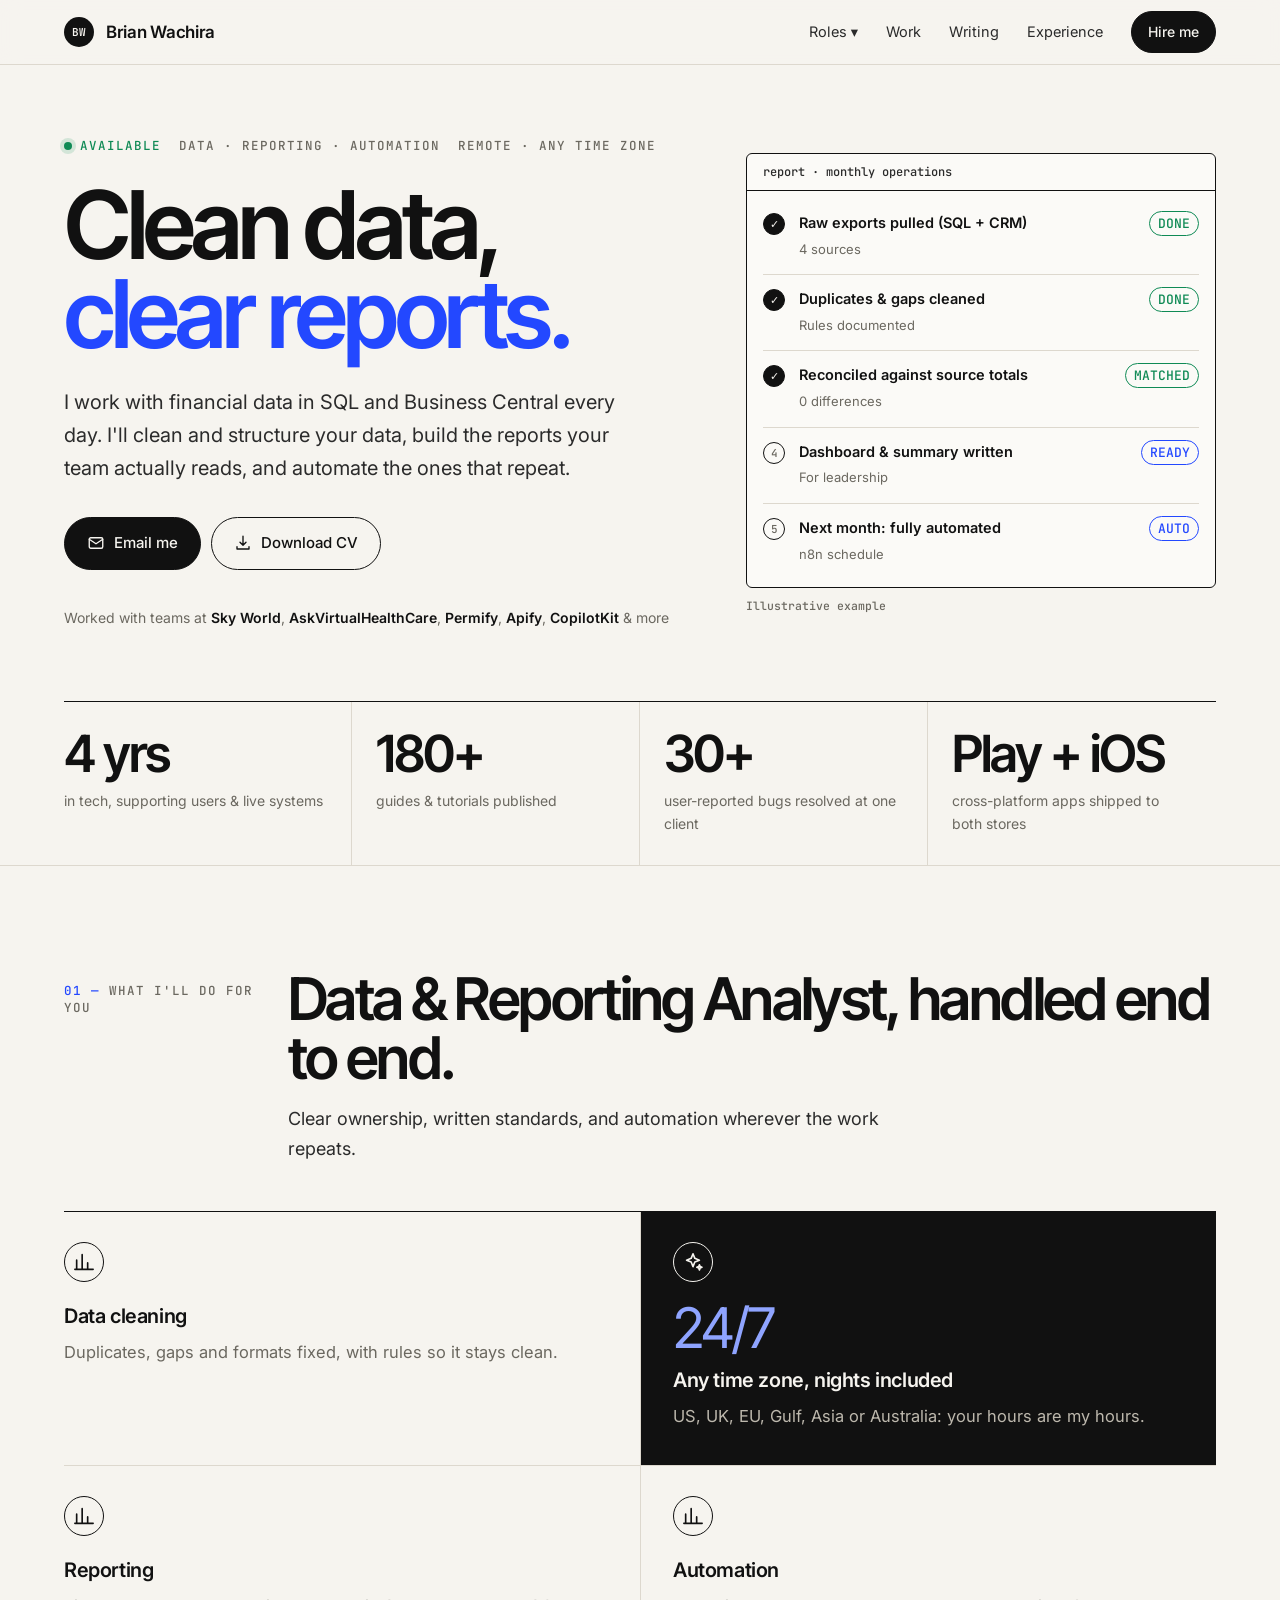
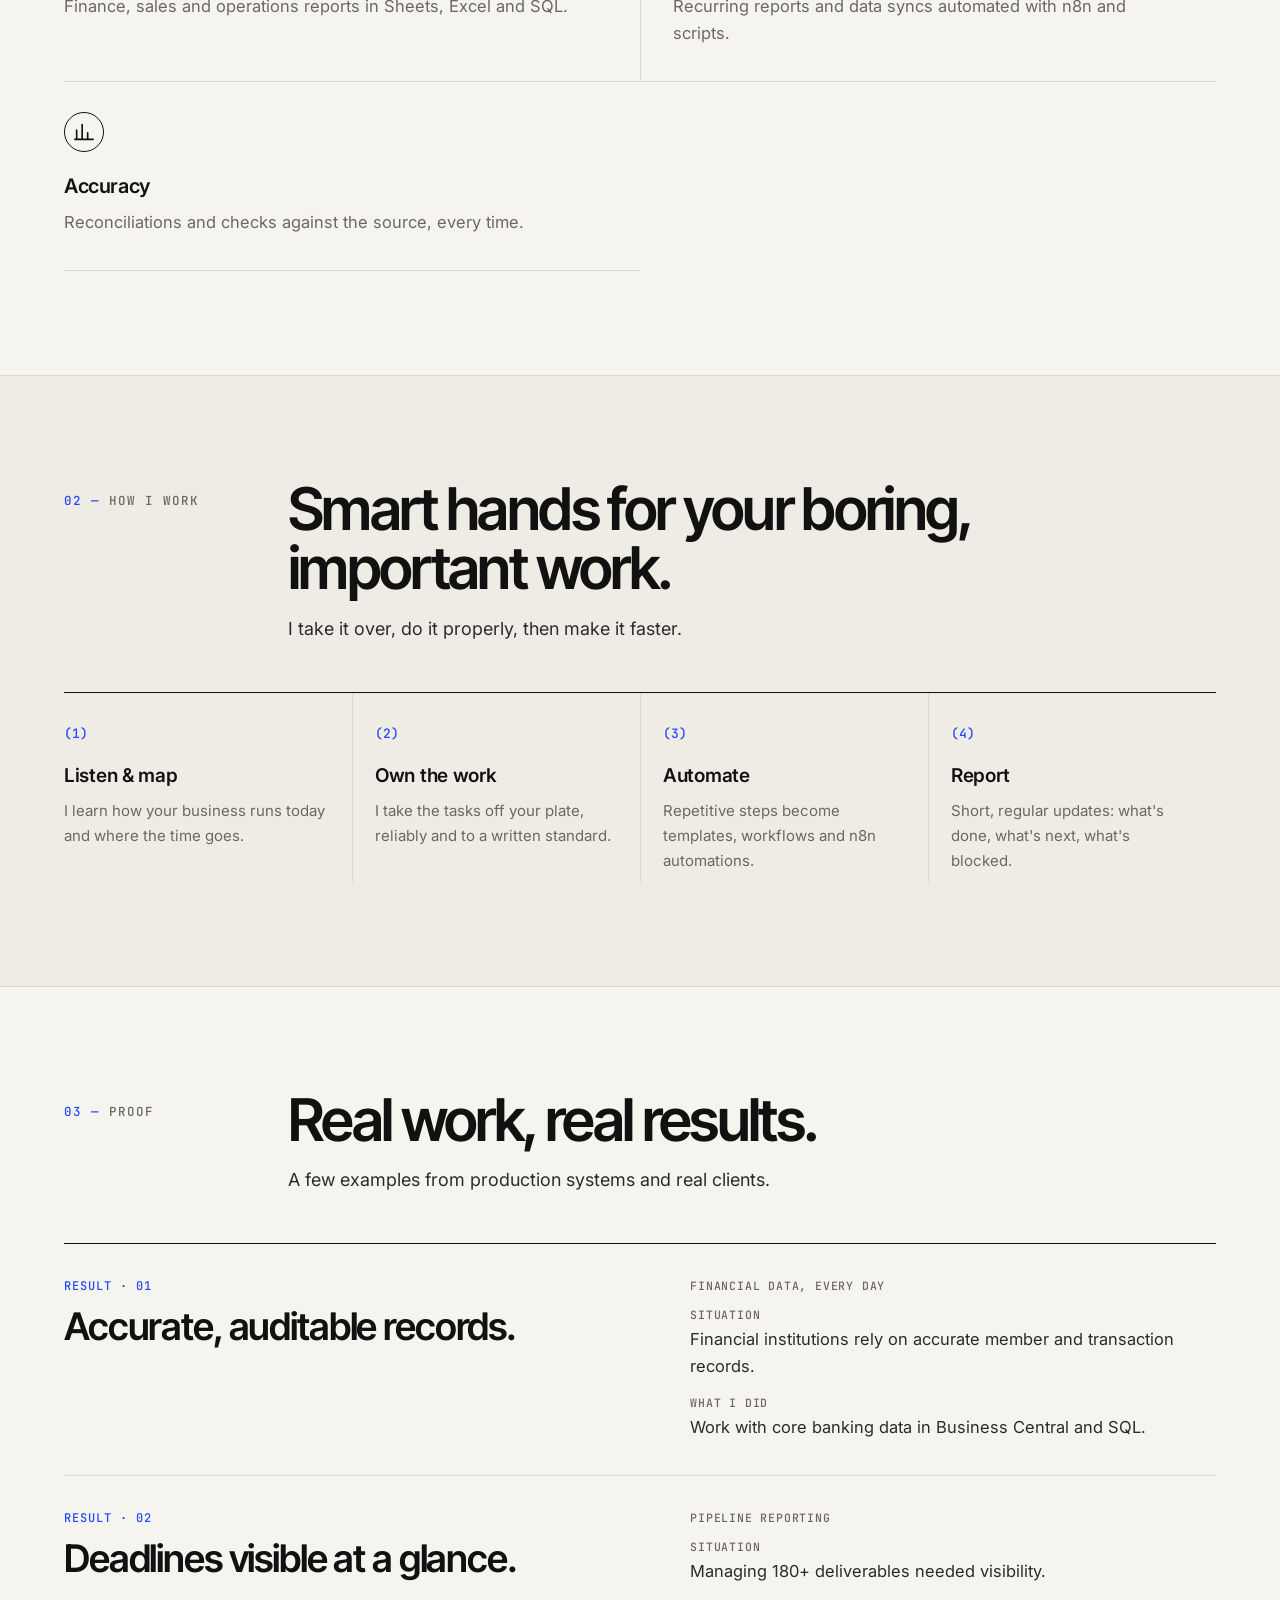
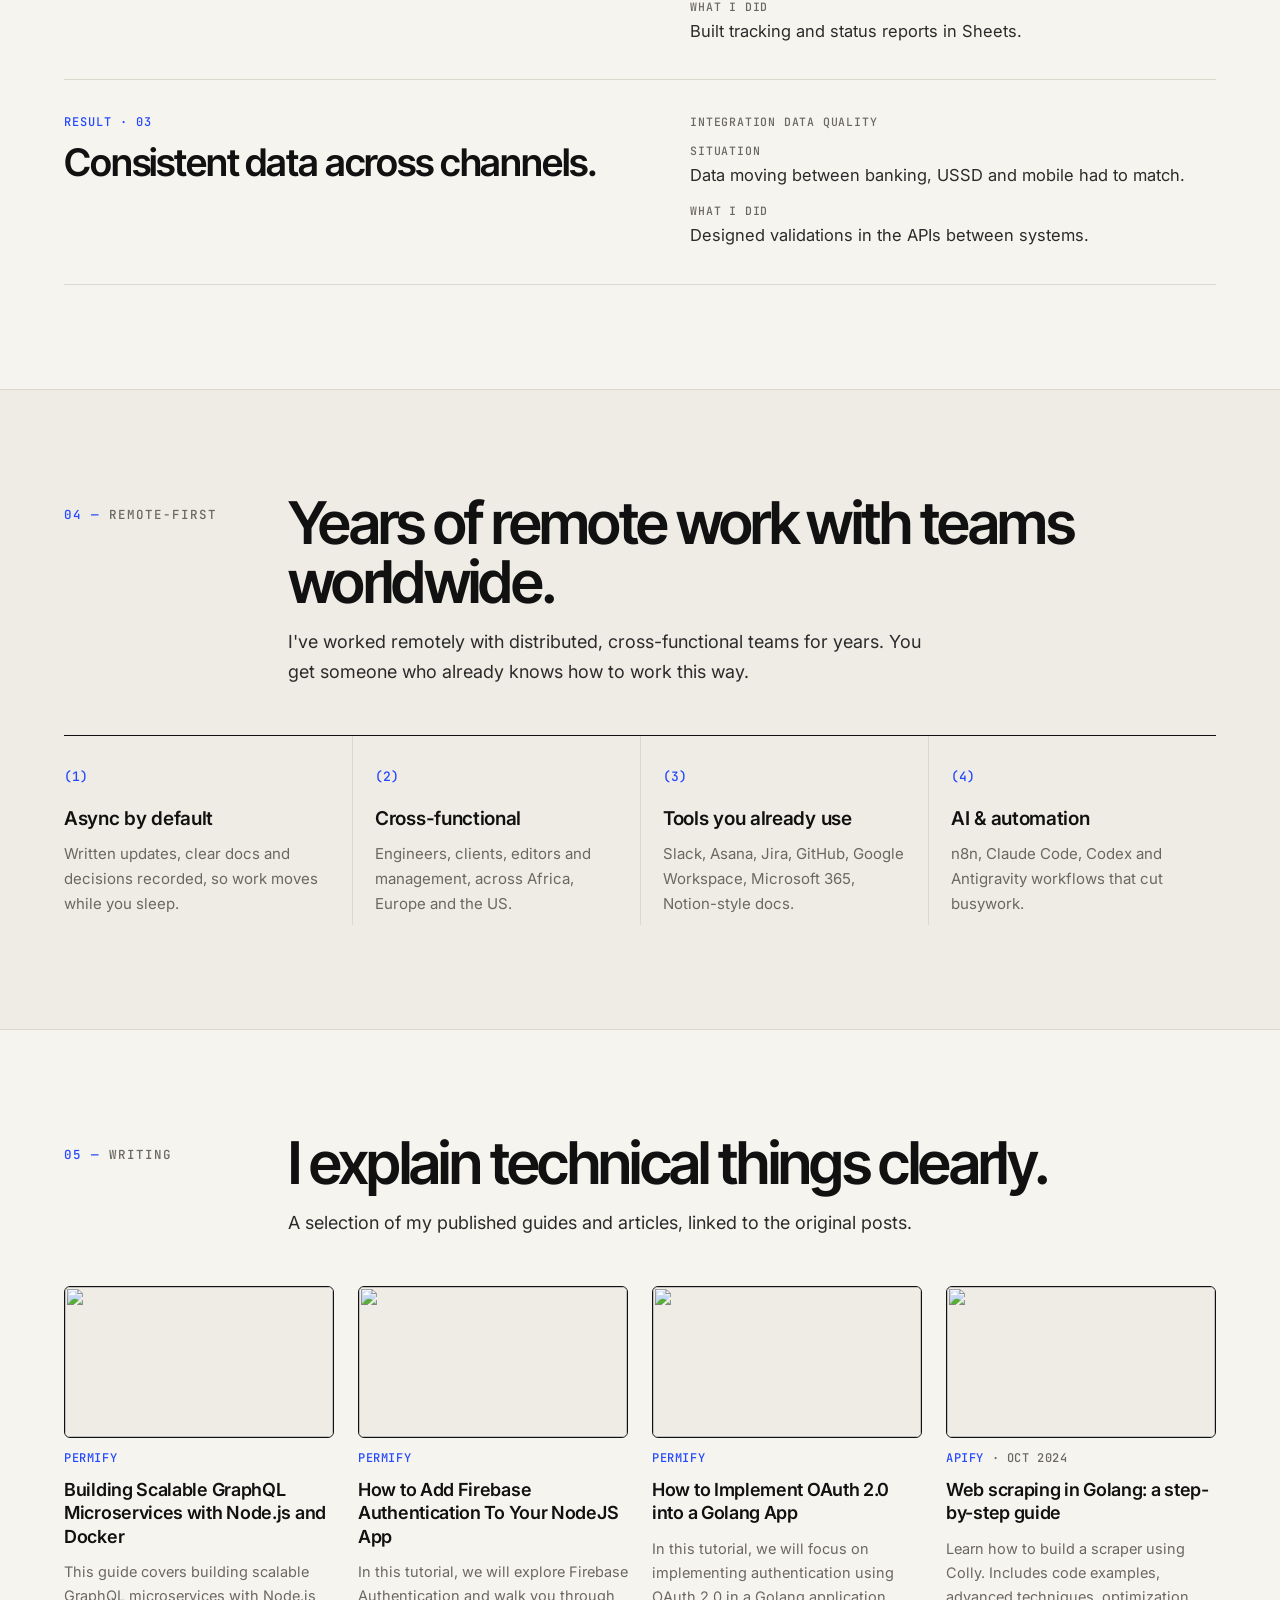
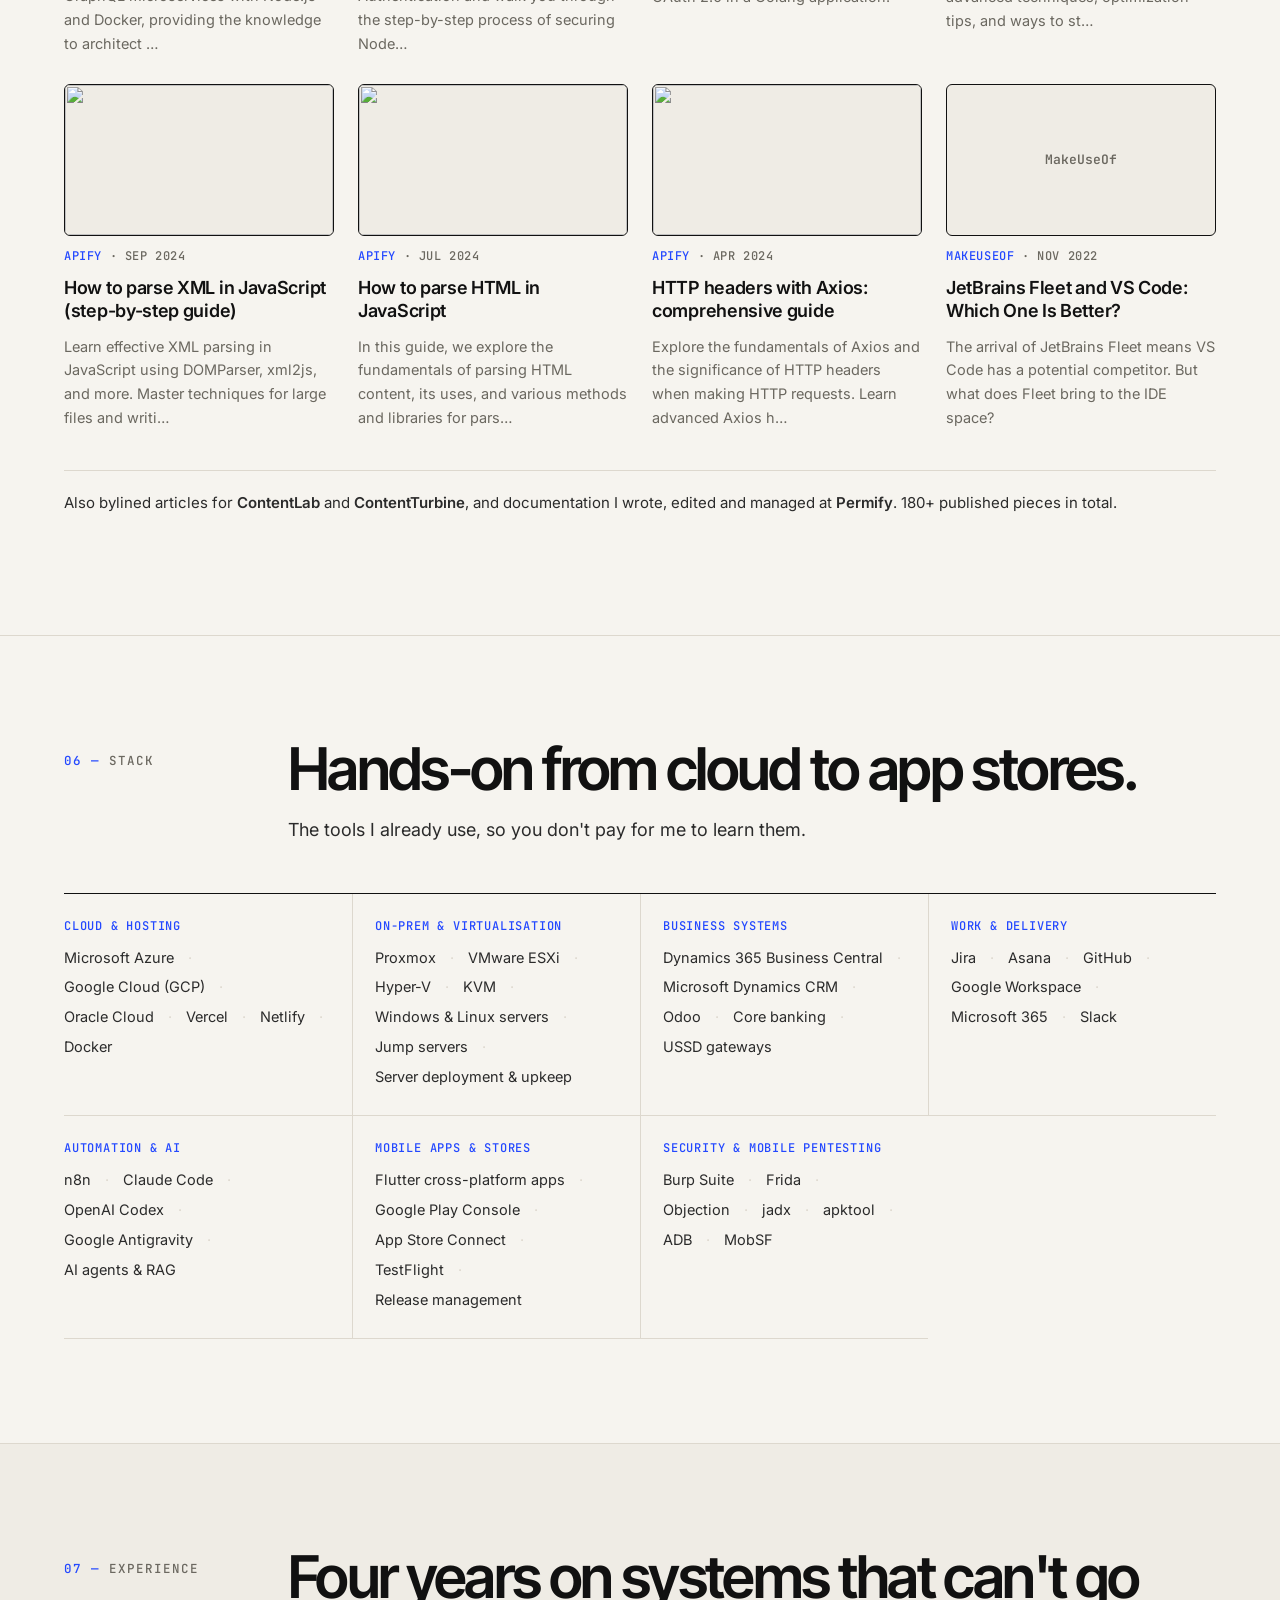
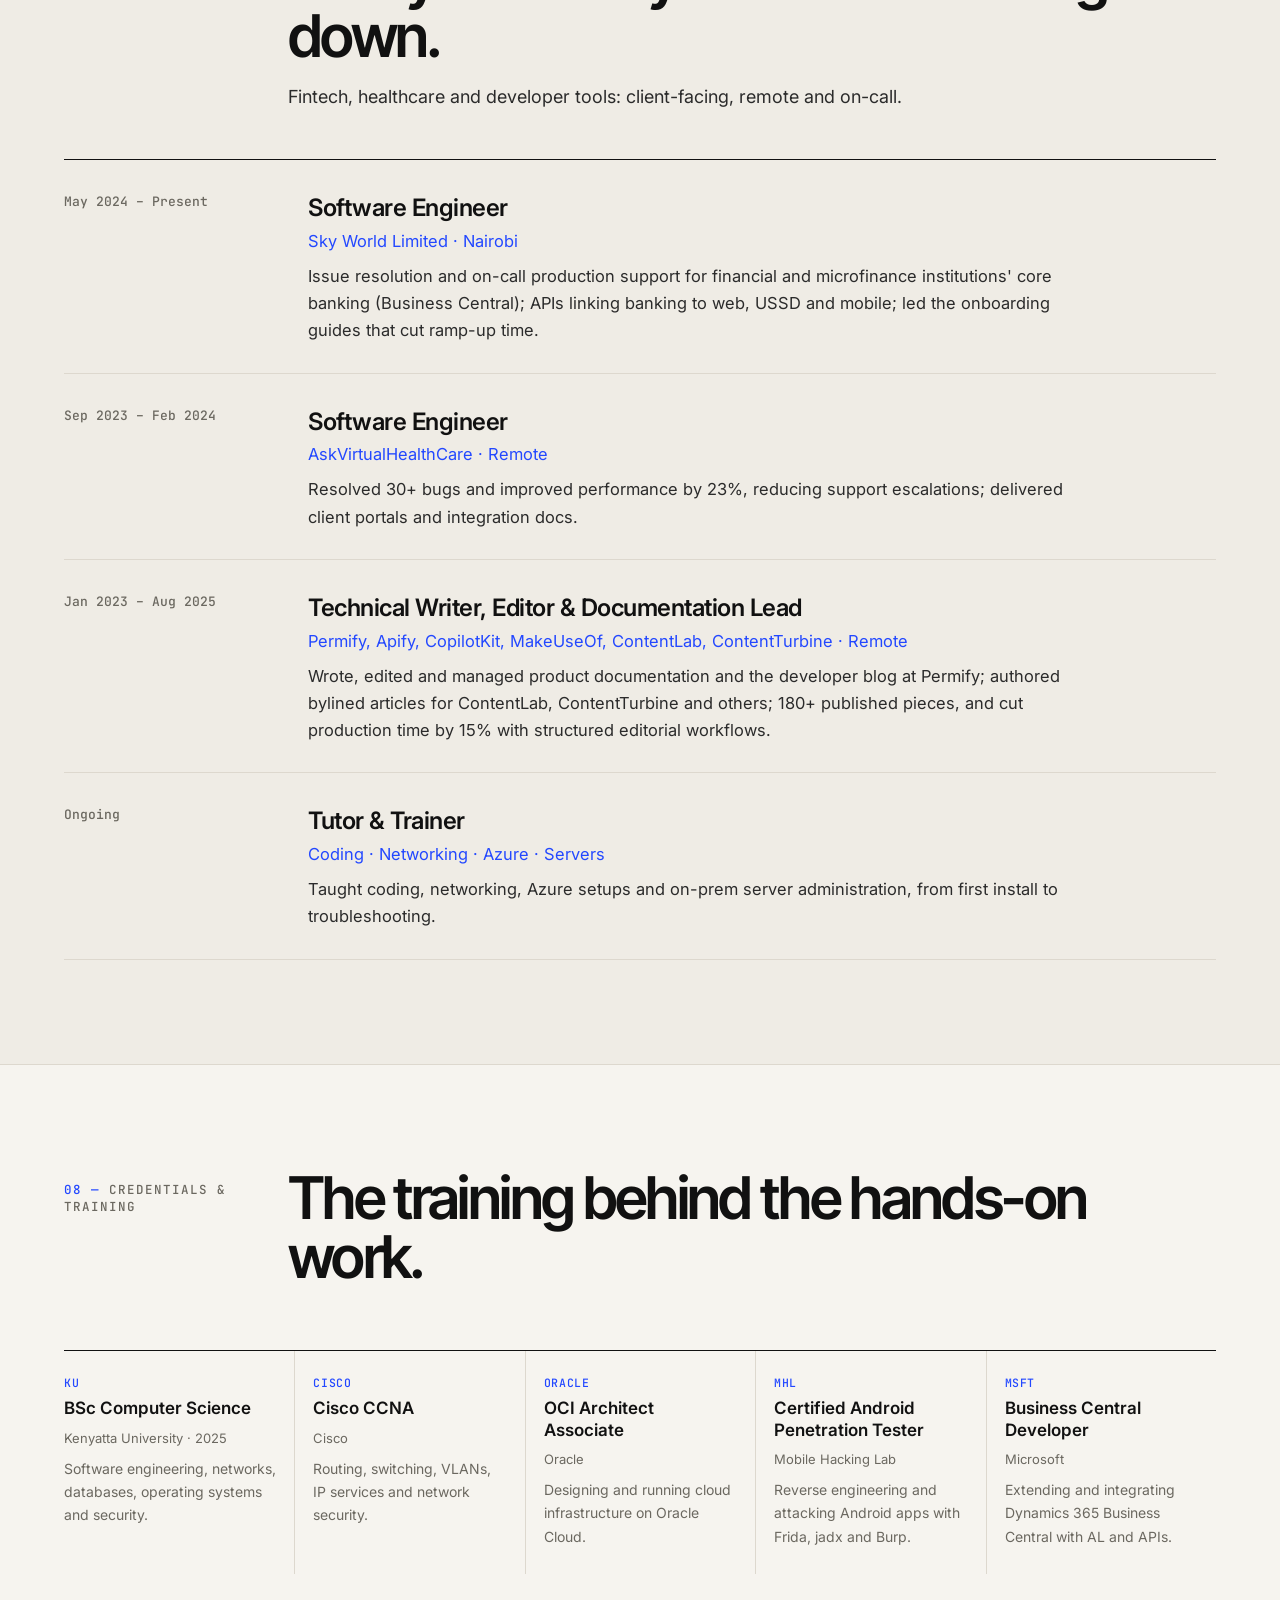
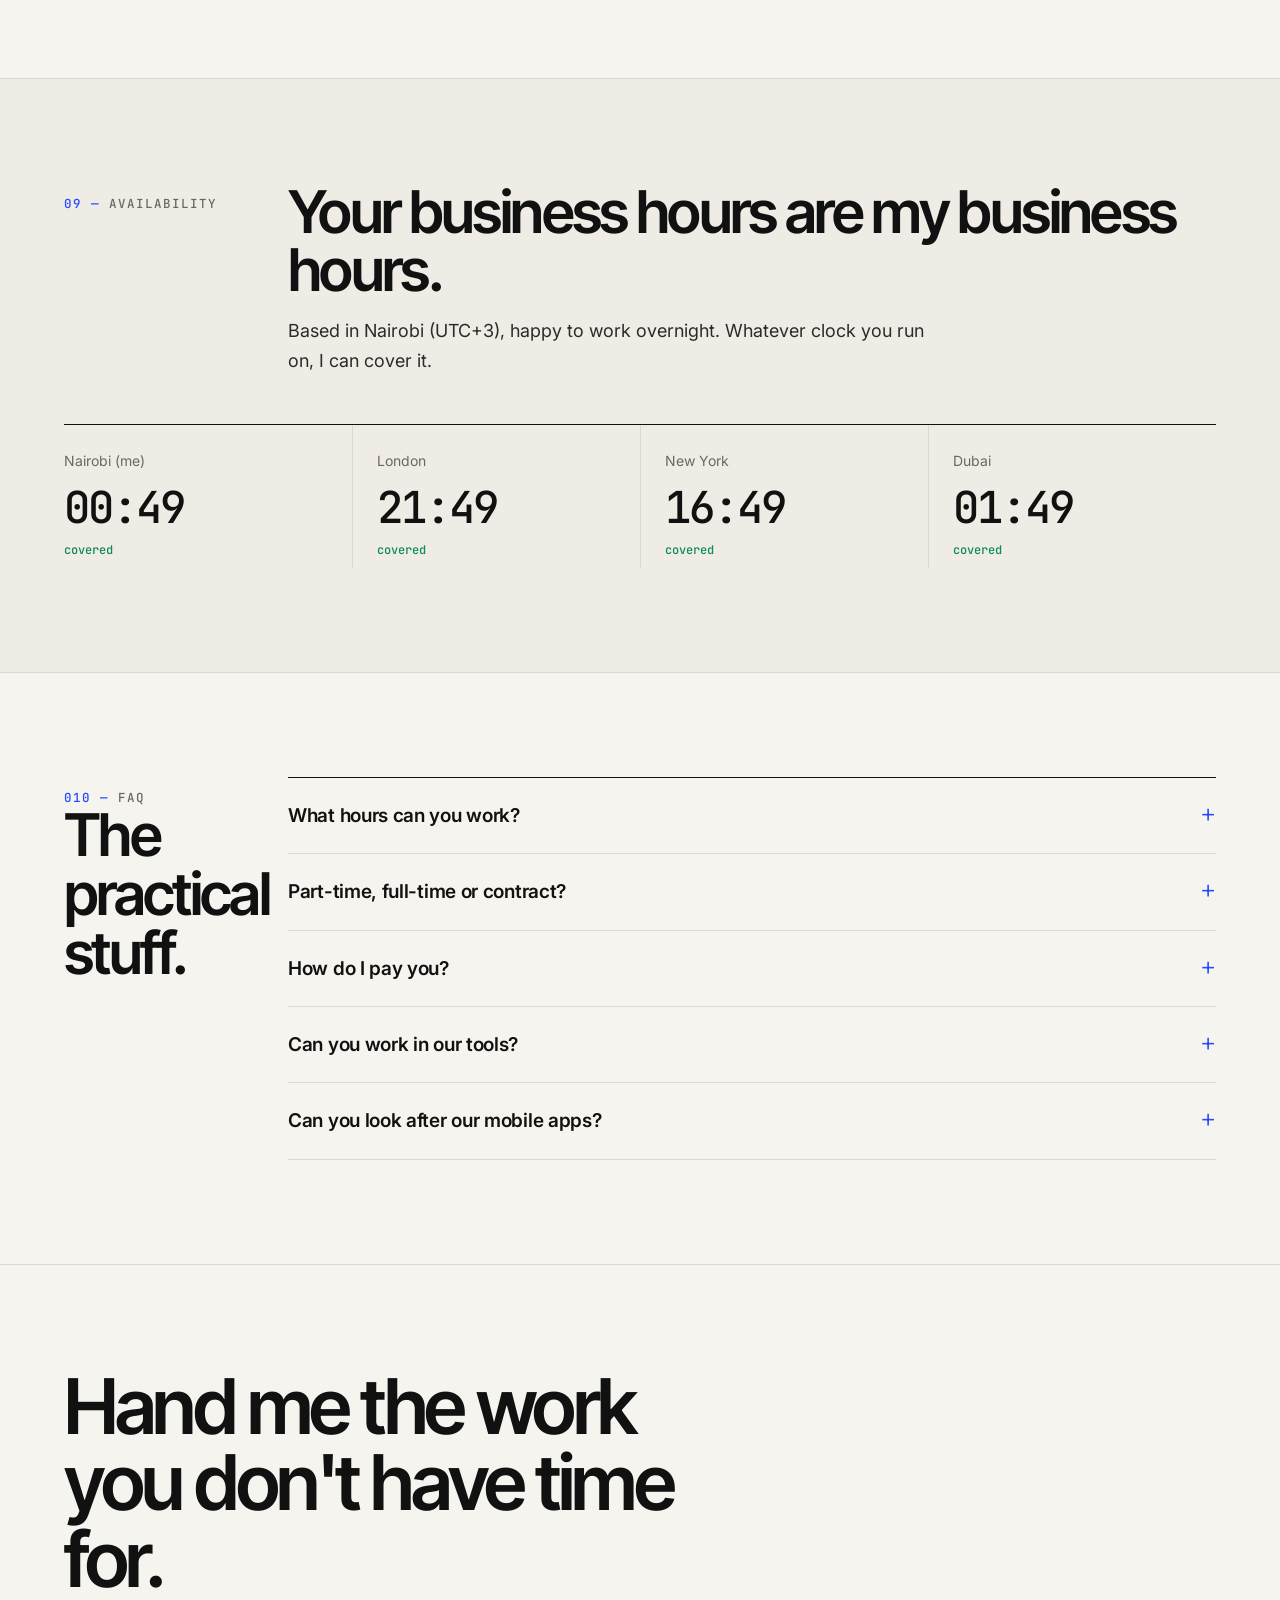
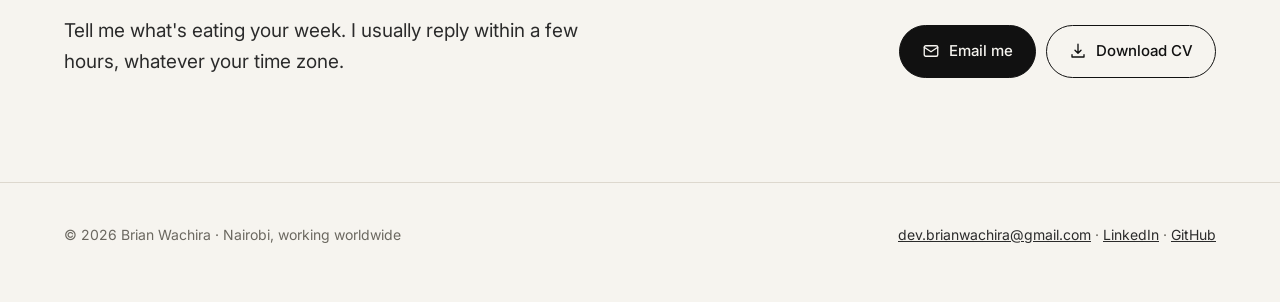
==== commit 5a22caa1: "Editorial redesign, writing section with published articles" ====
--- a/data.html
+++ b/data.html
@@ -1,29 +1,30 @@
 <!doctype html><html lang="en"><head><meta charset="utf-8"><meta name="viewport" content="width=device-width,initial-scale=1">
 <title>Brian Wachira · Data & Reporting Analyst</title><meta name="description" content="Brian Wachira, remote data & reporting analyst: software engineer with 4 years supporting production systems. Available in any time zone."><meta property="og:title" content="Brian Wachira · Data & Reporting Analyst"><meta property="og:description" content="Brian Wachira, remote data & reporting analyst: software engineer with 4 years supporting production systems. Available in any time zone.">
-<meta name="theme-color" content="#eef2f6">
+<meta name="theme-color" content="#f6f4ef">
 <link rel="icon" href="data:image/svg+xml,%3Csvg xmlns='http://www.w3.org/2000/svg' viewBox='0 0 64 64'%3E%3Crect width='64' height='64' rx='16' fill='%230b1b33'/%3E%3Ctext x='32' y='42' font-family='Arial' font-weight='800' font-size='26' fill='white' text-anchor='middle'%3EBW%3C/text%3E%3C/svg%3E">
-<link rel="preconnect" href="https://fonts.googleapis.com"><link rel="preconnect" href="https://fonts.gstatic.com" crossorigin><link href="https://fonts.googleapis.com/css2?family=Bricolage+Grotesque:opsz,wght@12..96,600;12..96,700;12..96,800&family=Geist:wght@400;500;600;700&family=Geist+Mono:wght@400;500;600&display=swap" rel="stylesheet"><link rel="stylesheet" href="style.css?v=3"></head><body><nav class="nav" id="nav"><div class="wrap"><a class="brand" href="./"><span class="logo">BW</span>Brian Wachira</a>
+<link rel="preconnect" href="https://fonts.googleapis.com"><link rel="preconnect" href="https://fonts.gstatic.com" crossorigin><link href="https://fonts.googleapis.com/css2?family=Inter+Tight:wght@500;600;700&family=Inter:wght@400;500;600&family=JetBrains+Mono:wght@400;500&display=swap" rel="stylesheet"><link rel="stylesheet" href="style.css?v=4"></head><body><nav class="nav" id="nav"><div class="wrap"><a class="brand" href="./"><span class="logo">BW</span>Brian Wachira</a>
 <div class="links"><details class="tracks"><summary>Roles ▾</summary><div class="menu"><a href="support.html" class=""><svg width="18" height="18" viewBox="0 0 24 24" fill="none" stroke="currentColor" stroke-width="1.8" stroke-linecap="round" stroke-linejoin="round" aria-hidden="true"><path d="M4 13v-1a8 8 0 0 1 16 0v1"/><rect x="3" y="13" width="4" height="6" rx="1.5"/><rect x="17" y="13" width="4" height="6" rx="1.5"/><path d="M19 19a3 3 0 0 1-3 3h-3"/></svg> Customer &amp; Technical Support</a><a href="va.html" class=""><svg width="18" height="18" viewBox="0 0 24 24" fill="none" stroke="currentColor" stroke-width="1.8" stroke-linecap="round" stroke-linejoin="round" aria-hidden="true"><path d="M12 3l2 5 5 2-5 2-2 5-2-5-5-2 5-2z"/><path d="M19 15l.8 2 2 .8-2 .8-.8 2-.8-2-2-.8 2-.8z"/></svg> Technical Virtual Assistant</a><a href="developer.html" class=""><svg width="18" height="18" viewBox="0 0 24 24" fill="none" stroke="currentColor" stroke-width="1.8" stroke-linecap="round" stroke-linejoin="round" aria-hidden="true"><path d="m8 9-4 3 4 3"/><path d="m16 9 4 3-4 3"/><path d="m14 5-4 14"/></svg> Mobile &amp; Full-Stack Engineer</a><a href="helpdesk.html" class=""><svg width="18" height="18" viewBox="0 0 24 24" fill="none" stroke="currentColor" stroke-width="1.8" stroke-linecap="round" stroke-linejoin="round" aria-hidden="true"><path d="M14.7 6.3a4 4 0 0 0 5 5L22 14l-8 8-2.3-2.3a4 4 0 0 0-5-5L4 12l2.3-2.3a4 4 0 0 0 5-5L14 2z"/></svg> IT Help Desk</a><a href="sysadmin.html" class=""><svg width="18" height="18" viewBox="0 0 24 24" fill="none" stroke="currentColor" stroke-width="1.8" stroke-linecap="round" stroke-linejoin="round" aria-hidden="true"><rect x="3" y="4" width="18" height="7" rx="2"/><rect x="3" y="13" width="18" height="7" rx="2"/><path d="M7 7.5h.01M7 16.5h.01"/></svg> Systems &amp; Cloud Administrator</a><a href="pm.html" class=""><svg width="18" height="18" viewBox="0 0 24 24" fill="none" stroke="currentColor" stroke-width="1.8" stroke-linecap="round" stroke-linejoin="round" aria-hidden="true"><rect x="3" y="4" width="18" height="16" rx="2"/><path d="M9 4v16M15 4v16"/></svg> Project &amp; Operations Manager</a><a href="success.html" class=""><svg width="18" height="18" viewBox="0 0 24 24" fill="none" stroke="currentColor" stroke-width="1.8" stroke-linecap="round" stroke-linejoin="round" aria-hidden="true"><path d="M5 15c-1 1-1.5 4-1.5 4s3-.5 4-1.5"/><path d="M9 15l-3-3c1-4 5-9 12-9 0 7-5 11-9 12z"/><circle cx="14.5" cy="9.5" r="1.5"/></svg> Customer Success &amp; Onboarding</a><a href="implementation.html" class=""><svg width="18" height="18" viewBox="0 0 24 24" fill="none" stroke="currentColor" stroke-width="1.8" stroke-linecap="round" stroke-linejoin="round" aria-hidden="true"><path d="M9 2v5M15 2v5"/><path d="M6 7h12v4a6 6 0 0 1-12 0z"/><path d="M12 17v5"/></svg> Implementation &amp; API Support</a><a href="data.html" class="on"><svg width="18" height="18" viewBox="0 0 24 24" fill="none" stroke="currentColor" stroke-width="1.8" stroke-linecap="round" stroke-linejoin="round" aria-hidden="true"><path d="M4 20V10M10 20V4M16 20v-7M22 20H2"/></svg> Data &amp; Reporting Analyst</a><a href="tutor.html" class=""><svg width="18" height="18" viewBox="0 0 24 24" fill="none" stroke="currentColor" stroke-width="1.8" stroke-linecap="round" stroke-linejoin="round" aria-hidden="true"><path d="M4 4h6a3 3 0 0 1 3 3v13a2 2 0 0 0-2-2H4z"/><path d="M20 4h-6a3 3 0 0 0-3 3v13a2 2 0 0 1 2-2h7z"/></svg> Coding &amp; IT Tutor</a></div></details>
-<a class="hide" href="#work">Work</a><a class="hide" href="#stack">Stack</a><a class="hide" href="#experience">Experience</a>
+<a class="hide" href="#work">Work</a><a class="hide" href="#writing">Writing</a><a class="hide" href="#experience">Experience</a>
 <a class="btn primary sm" href="mailto:dev.brianwachira@gmail.com">Hire me</a></div></div></nav><header class="hero"><div class="wrap"><div class="hero-grid"><div>
-<span class="status"><span class="pill">AVAILABLE</span>Data · reporting · automation · remote · any time zone</span>
+<div class="kicker"><span class="live">Available</span><span>Data · reporting · automation</span><span>Remote · any time zone</span></div>
 <h1 class="display">Clean data, <span class="hl">clear reports.</span></h1><p class="lede">I work with financial data in SQL and Business Central every day. I'll clean and structure your data, build the reports your team actually reads, and automate the ones that repeat.</p>
 <div class="ctas"><a class="btn primary" href="mailto:dev.brianwachira@gmail.com?subject=Data%20%26%20Reporting%20Analyst%20role"><svg width="18" height="18" viewBox="0 0 24 24" fill="none" stroke="currentColor" stroke-width="1.8" stroke-linecap="round" stroke-linejoin="round" aria-hidden="true"><rect x="3" y="5" width="18" height="14" rx="2"/><path d="m3 7 9 6 9-6"/></svg> Email me</a><a class="btn ghost" href="Brian_Wachira_CV_implementation.pdf"><svg width="18" height="18" viewBox="0 0 24 24" fill="none" stroke="currentColor" stroke-width="1.8" stroke-linecap="round" stroke-linejoin="round" aria-hidden="true"><path d="M12 3v12m0 0-4-4m4 4 4-4"/><path d="M4 17v3h16v-3"/></svg> Download CV</a></div>
 <div class="trust"><span>Worked with teams at <b>Sky World</b>, <b>AskVirtualHealthCare</b>, <b>Permify</b>, <b>Apify</b>, <b>CopilotKit</b> &amp; more</span></div></div><div class="demo"><div class="card"><div class="bar"><span class="dots"><i></i><i></i><i></i></span><span class="t">report · monthly operations</span></div><div class="body"><div class="step done"><span class="dot">✓</span><div><b>Raw exports pulled (SQL + CRM)</b><span>4 sources</span></div><span class="tag ok">DONE</span></div><div class="step done"><span class="dot">✓</span><div><b>Duplicates & gaps cleaned</b><span>Rules documented</span></div><span class="tag ok">DONE</span></div><div class="step done"><span class="dot">✓</span><div><b>Reconciled against source totals</b><span>0 differences</span></div><span class="tag ok">MATCHED</span></div><div class="step "><span class="dot">4</span><div><b>Dashboard & summary written</b><span>For leadership</span></div><span class="tag sky">READY</span></div><div class="step "><span class="dot">5</span><div><b>Next month: fully automated</b><span>n8n schedule</span></div><span class="tag sky">AUTO</span></div></div></div>
-<p class="cap">Illustrative example</p><div class="float a"><span class="ic g"><svg width="16" height="16" viewBox="0 0 24 24" fill="none" stroke="currentColor" stroke-width="1.8" stroke-linecap="round" stroke-linejoin="round" aria-hidden="true"><path d="M4 20V10M10 20V4M16 20v-7M22 20H2"/></svg></span>Reports people actually read</div><div class="float b"><span class="ic "><svg width="16" height="16" viewBox="0 0 24 24" fill="none" stroke="currentColor" stroke-width="1.8" stroke-linecap="round" stroke-linejoin="round" aria-hidden="true"><path d="M20 6 9 17l-5-5"/></svg></span>Reconciled to the source</div></div></div><div class="metrics"><div class="metric"><b>4 yrs</b><span>in tech, supporting users &amp; live systems</span></div><div class="metric"><b>180+</b><span>guides &amp; tutorials published</span></div><div class="metric"><b>30+</b><span>user-reported bugs resolved at one client</span></div><div class="metric"><b>Play + iOS</b><span>cross-platform apps shipped to both stores</span></div></div></div><div class="marquee" aria-hidden="true"><div class="track"><span>Microsoft Azure</span><span>Google Cloud (GCP)</span><span>Oracle Cloud</span><span>Vercel</span><span>Netlify</span><span>Docker</span><span>Proxmox</span><span>VMware ESXi</span><span>Hyper-V</span><span>KVM</span><span>Windows &amp; Linux servers</span><span>Jump servers</span><span>Server deployment &amp; upkeep</span><span>Dynamics 365 Business Central</span><span>Microsoft Dynamics CRM</span><span>Odoo</span><span>Core banking</span><span>USSD gateways</span><span>Jira</span><span>Asana</span><span>GitHub</span><span>Google Workspace</span><span>Microsoft 365</span><span>Slack</span><span>n8n</span><span>Claude Code</span><span>OpenAI Codex</span><span>Google Antigravity</span><span>AI agents &amp; RAG</span><span>Flutter cross-platform apps</span><span>Google Play Console</span><span>App Store Connect</span><span>TestFlight</span><span>Release management</span><span>Burp Suite</span><span>Frida</span><span>Objection</span><span>jadx</span><span>apktool</span><span>ADB</span><span>MobSF</span><span>Microsoft Azure</span><span>Google Cloud (GCP)</span><span>Oracle Cloud</span><span>Vercel</span><span>Netlify</span><span>Docker</span><span>Proxmox</span><span>VMware ESXi</span><span>Hyper-V</span><span>KVM</span><span>Windows &amp; Linux servers</span><span>Jump servers</span><span>Server deployment &amp; upkeep</span><span>Dynamics 365 Business Central</span><span>Microsoft Dynamics CRM</span><span>Odoo</span><span>Core banking</span><span>USSD gateways</span><span>Jira</span><span>Asana</span><span>GitHub</span><span>Google Workspace</span><span>Microsoft 365</span><span>Slack</span><span>n8n</span><span>Claude Code</span><span>OpenAI Codex</span><span>Google Antigravity</span><span>AI agents &amp; RAG</span><span>Flutter cross-platform apps</span><span>Google Play Console</span><span>App Store Connect</span><span>TestFlight</span><span>Release management</span><span>Burp Suite</span><span>Frida</span><span>Objection</span><span>jadx</span><span>apktool</span><span>ADB</span><span>MobSF</span></div></div></header>
-<section id="services"><div class="wrap"><div class="eyebrow">What I'll do for you</div><h2 class="display">Data & Reporting Analyst, handled end to end.</h2><p class="sub">Clear ownership, written standards, and automation wherever the work repeats.</p><div class="bento">
+<p class="cap">Illustrative example</p><div class="float a"><span class="ic g"><svg width="16" height="16" viewBox="0 0 24 24" fill="none" stroke="currentColor" stroke-width="1.8" stroke-linecap="round" stroke-linejoin="round" aria-hidden="true"><path d="M4 20V10M10 20V4M16 20v-7M22 20H2"/></svg></span>Reports people actually read</div><div class="float b"><span class="ic "><svg width="16" height="16" viewBox="0 0 24 24" fill="none" stroke="currentColor" stroke-width="1.8" stroke-linecap="round" stroke-linejoin="round" aria-hidden="true"><path d="M20 6 9 17l-5-5"/></svg></span>Reconciled to the source</div></div></div><div class="metrics"><div class="metric"><b>4 yrs</b><span>in tech, supporting users &amp; live systems</span></div><div class="metric"><b>180+</b><span>guides &amp; tutorials published</span></div><div class="metric"><b>30+</b><span>user-reported bugs resolved at one client</span></div><div class="metric"><b>Play + iOS</b><span>cross-platform apps shipped to both stores</span></div></div></div></header>
+<section id="services"><div class="wrap"><div class="shead"><div class="eyebrow">What I'll do for you</div><div><h2 class="display">Data & Reporting Analyst, handled end to end.</h2><p class="sub">Clear ownership, written standards, and automation wherever the work repeats.</p></div></div><div class="bento">
 <div class="tile t3"><div class="ic"><svg width="22" height="22" viewBox="0 0 24 24" fill="none" stroke="currentColor" stroke-width="1.8" stroke-linecap="round" stroke-linejoin="round" aria-hidden="true"><path d="M4 20V10M10 20V4M16 20v-7M22 20H2"/></svg></div><h3>Data cleaning</h3><p>Duplicates, gaps and formats fixed, with rules so it stays clean.</p></div>
 <div class="tile t3 dark"><div class="ic"><svg width="22" height="22" viewBox="0 0 24 24" fill="none" stroke="currentColor" stroke-width="1.8" stroke-linecap="round" stroke-linejoin="round" aria-hidden="true"><path d="M12 3l2 5 5 2-5 2-2 5-2-5-5-2 5-2z"/><path d="M19 15l.8 2 2 .8-2 .8-.8 2-.8-2-2-.8 2-.8z"/></svg></div><div class="big">24/7</div><h3>Any time zone, nights included</h3><p>US, UK, EU, Gulf, Asia or Australia: your hours are my hours.</p></div>
 <div class="tile t2"><div class="ic"><svg width="22" height="22" viewBox="0 0 24 24" fill="none" stroke="currentColor" stroke-width="1.8" stroke-linecap="round" stroke-linejoin="round" aria-hidden="true"><path d="M4 20V10M10 20V4M16 20v-7M22 20H2"/></svg></div><h3>Reporting</h3><p>Finance, sales and operations reports in Sheets, Excel and SQL.</p></div>
 <div class="tile t2"><div class="ic"><svg width="22" height="22" viewBox="0 0 24 24" fill="none" stroke="currentColor" stroke-width="1.8" stroke-linecap="round" stroke-linejoin="round" aria-hidden="true"><path d="M4 20V10M10 20V4M16 20v-7M22 20H2"/></svg></div><h3>Automation</h3><p>Recurring reports and data syncs automated with n8n and scripts.</p></div>
 <div class="tile t2"><div class="ic"><svg width="22" height="22" viewBox="0 0 24 24" fill="none" stroke="currentColor" stroke-width="1.8" stroke-linecap="round" stroke-linejoin="round" aria-hidden="true"><path d="M4 20V10M10 20V4M16 20v-7M22 20H2"/></svg></div><h3>Accuracy</h3><p>Reconciliations and checks against the source, every time.</p></div></div></div></section>
-<section class="white" id="how"><div class="wrap"><div class="eyebrow">How I work</div><h2 class="display">Smart hands for your boring, important work.</h2><p class="sub">I take it over, do it properly, then make it faster.</p><div class="process"><div class="pstep"><h3>Listen & map</h3><p>I learn how your business runs today and where the time goes.</p></div><div class="pstep"><h3>Own the work</h3><p>I take the tasks off your plate, reliably and to a written standard.</p></div><div class="pstep"><h3>Automate</h3><p>Repetitive steps become templates, workflows and n8n automations.</p></div><div class="pstep"><h3>Report</h3><p>Short, regular updates: what's done, what's next, what's blocked.</p></div></div></div></section>
-<section id="work"><div class="wrap"><div class="eyebrow">Proof</div><h2 class="display">Real work, real results.</h2><p class="sub">A few examples from production systems and real clients.</p><div class="cases"><article class="case"><div class="res"><small>Result · 01</small>Accurate, auditable records.</div><dl><div><dt>Financial data, every day</dt></div><div><dt>Situation</dt><dd>Financial institutions rely on accurate member and transaction records.</dd></div><div><dt>What I did</dt><dd>Work with core banking data in Business Central and SQL.</dd></div></dl></article><article class="case"><div class="res"><small>Result · 02</small>Deadlines visible at a glance.</div><dl><div><dt>Pipeline reporting</dt></div><div><dt>Situation</dt><dd>Managing 180+ deliverables needed visibility.</dd></div><div><dt>What I did</dt><dd>Built tracking and status reports in Sheets.</dd></div></dl></article><article class="case"><div class="res"><small>Result · 03</small>Consistent data across channels.</div><dl><div><dt>Integration data quality</dt></div><div><dt>Situation</dt><dd>Data moving between banking, USSD and mobile had to match.</dd></div><div><dt>What I did</dt><dd>Designed validations in the APIs between systems.</dd></div></dl></article></div></div></section>
-<section class="white" id="remote"><div class="wrap"><div class="eyebrow">Remote-first</div><h2 class="display">Years of remote work with teams worldwide.</h2><p class="sub">I've worked remotely with distributed, cross-functional teams for years. You get someone who already knows how to work this way.</p><div class="process"><div class="pstep"><h3>Async by default</h3><p>Written updates, clear docs and decisions recorded, so work moves while you sleep.</p></div><div class="pstep"><h3>Cross-functional</h3><p>Engineers, clients, editors and management, across Africa, Europe and the US.</p></div><div class="pstep"><h3>Tools you already use</h3><p>Slack, Asana, Jira, GitHub, Google Workspace, Microsoft 365, Notion-style docs.</p></div><div class="pstep"><h3>AI & automation</h3><p>n8n, Claude Code, Codex and Antigravity workflows that cut busywork.</p></div></div></div></section>
-<section id="stack"><div class="wrap"><div class="eyebrow">Stack</div><h2 class="display">Hands-on from cloud to app stores.</h2><p class="sub">The tools I already use, so you don't pay for me to learn them.</p><div class="stack"><div class="sg"><h3>Cloud &amp; hosting</h3><div class="chips"><span class="chip">Microsoft Azure</span><span class="chip">Google Cloud (GCP)</span><span class="chip">Oracle Cloud</span><span class="chip">Vercel</span><span class="chip">Netlify</span><span class="chip">Docker</span></div></div><div class="sg"><h3>On-prem &amp; virtualisation</h3><div class="chips"><span class="chip">Proxmox</span><span class="chip">VMware ESXi</span><span class="chip">Hyper-V</span><span class="chip">KVM</span><span class="chip">Windows &amp; Linux servers</span><span class="chip">Jump servers</span><span class="chip">Server deployment &amp; upkeep</span></div></div><div class="sg"><h3>Business systems</h3><div class="chips"><span class="chip">Dynamics 365 Business Central</span><span class="chip">Microsoft Dynamics CRM</span><span class="chip">Odoo</span><span class="chip">Core banking</span><span class="chip">USSD gateways</span></div></div><div class="sg"><h3>Work &amp; delivery</h3><div class="chips"><span class="chip">Jira</span><span class="chip">Asana</span><span class="chip">GitHub</span><span class="chip">Google Workspace</span><span class="chip">Microsoft 365</span><span class="chip">Slack</span></div></div><div class="sg"><h3>Automation &amp; AI</h3><div class="chips"><span class="chip">n8n</span><span class="chip">Claude Code</span><span class="chip">OpenAI Codex</span><span class="chip">Google Antigravity</span><span class="chip">AI agents &amp; RAG</span></div></div><div class="sg"><h3>Mobile apps &amp; stores</h3><div class="chips"><span class="chip">Flutter cross-platform apps</span><span class="chip">Google Play Console</span><span class="chip">App Store Connect</span><span class="chip">TestFlight</span><span class="chip">Release management</span></div></div><div class="sg"><h3>Security &amp; mobile pentesting</h3><div class="chips"><span class="chip">Burp Suite</span><span class="chip">Frida</span><span class="chip">Objection</span><span class="chip">jadx</span><span class="chip">apktool</span><span class="chip">ADB</span><span class="chip">MobSF</span></div></div></div></div></section>
-<section class="white" id="experience"><div class="wrap"><div class="eyebrow">Experience</div><h2 class="display">Four years on systems that can't go down.</h2><p class="sub">Fintech, healthcare and developer tools: client-facing, remote and on-call.</p><div class="tl"><div class="it"><div class="when">May 2024 – Present</div><div><h3>Software Engineer</h3><div class="org">Sky World Limited · Nairobi</div><p>Issue resolution and on-call production support for financial and microfinance institutions' core banking (Business Central); APIs linking banking to web, USSD and mobile; led the onboarding guides that cut ramp-up time.</p></div></div><div class="it"><div class="when">Sep 2023 – Feb 2024</div><div><h3>Software Engineer</h3><div class="org">AskVirtualHealthCare · Remote</div><p>Resolved 30+ bugs and improved performance by 23%, reducing support escalations; delivered client portals and integration docs.</p></div></div><div class="it"><div class="when">Jan 2023 – Aug 2025</div><div><h3>Technical Writer, Editor &amp; Documentation Lead</h3><div class="org">Permify, Apify, CopilotKit, MakeUseOf, ContentLab, ContentTurbine · Remote</div><p>Wrote, edited and managed product documentation and the developer blog at Permify; authored bylined articles for ContentLab, ContentTurbine and others; 180+ published pieces, and cut production time by 15% with structured editorial workflows.</p></div></div><div class="it"><div class="when">Ongoing</div><div><h3>Tutor &amp; Trainer</h3><div class="org">Coding · Networking · Azure · Servers</div><p>Taught coding, networking, Azure setups and on-prem server administration, from first install to troubleshooting.</p></div></div></div></div></section>
-<section id="credentials"><div class="wrap"><div class="eyebrow">Credentials &amp; training</div><h2 class="display">The training behind the hands-on work.</h2><p class="sub"> </p><div class="creds"><div class="cred f"><span class="lg">KU</span><h3>BSc Computer Science</h3><span class="is">Kenyatta University · 2025</span><p>Software engineering, networks, databases, operating systems and security.</p></div><div class="cred"><span class="lg">CISCO</span><h3>Cisco CCNA</h3><span class="is">Cisco</span><p>Routing, switching, VLANs, IP services and network security.</p></div><div class="cred"><span class="lg">ORACLE</span><h3>OCI Architect Associate</h3><span class="is">Oracle</span><p>Designing and running cloud infrastructure on Oracle Cloud.</p></div><div class="cred"><span class="lg">MHL</span><h3>Certified Android Penetration Tester</h3><span class="is">Mobile Hacking Lab</span><p>Reverse engineering and attacking Android apps with Frida, jadx and Burp.</p></div><div class="cred"><span class="lg">MSFT</span><h3>Business Central Developer</h3><span class="is">Microsoft</span><p>Extending and integrating Dynamics 365 Business Central with AL and APIs.</p></div></div></div></section>
-<section class="white" id="hours"><div class="wrap"><div class="eyebrow">Availability</div><h2 class="display">Your business hours are my business hours.</h2><p class="sub">Based in Nairobi (UTC+3), happy to work overnight. Whatever clock you run on, I can cover it.</p><div class="clocks"><div class="clock"><div class="c">Nairobi (me)</div><div class="t" data-tz="Africa/Nairobi">--:--</div><div class="s">covered</div></div><div class="clock"><div class="c">London</div><div class="t" data-tz="Europe/London">--:--</div><div class="s">covered</div></div><div class="clock"><div class="c">New York</div><div class="t" data-tz="America/New_York">--:--</div><div class="s">covered</div></div><div class="clock"><div class="c">Dubai</div><div class="t" data-tz="Asia/Dubai">--:--</div><div class="s">covered</div></div></div></div></section>
+<section class="white" id="how"><div class="wrap"><div class="shead"><div class="eyebrow">How I work</div><div><h2 class="display">Smart hands for your boring, important work.</h2><p class="sub">I take it over, do it properly, then make it faster.</p></div></div><div class="process"><div class="pstep"><h3>Listen & map</h3><p>I learn how your business runs today and where the time goes.</p></div><div class="pstep"><h3>Own the work</h3><p>I take the tasks off your plate, reliably and to a written standard.</p></div><div class="pstep"><h3>Automate</h3><p>Repetitive steps become templates, workflows and n8n automations.</p></div><div class="pstep"><h3>Report</h3><p>Short, regular updates: what's done, what's next, what's blocked.</p></div></div></div></section>
+<section id="work"><div class="wrap"><div class="shead"><div class="eyebrow">Proof</div><div><h2 class="display">Real work, real results.</h2><p class="sub">A few examples from production systems and real clients.</p></div></div><div class="cases"><article class="case"><div class="res"><small>Result · 01</small>Accurate, auditable records.</div><dl><div><dt>Financial data, every day</dt></div><div><dt>Situation</dt><dd>Financial institutions rely on accurate member and transaction records.</dd></div><div><dt>What I did</dt><dd>Work with core banking data in Business Central and SQL.</dd></div></dl></article><article class="case"><div class="res"><small>Result · 02</small>Deadlines visible at a glance.</div><dl><div><dt>Pipeline reporting</dt></div><div><dt>Situation</dt><dd>Managing 180+ deliverables needed visibility.</dd></div><div><dt>What I did</dt><dd>Built tracking and status reports in Sheets.</dd></div></dl></article><article class="case"><div class="res"><small>Result · 03</small>Consistent data across channels.</div><dl><div><dt>Integration data quality</dt></div><div><dt>Situation</dt><dd>Data moving between banking, USSD and mobile had to match.</dd></div><div><dt>What I did</dt><dd>Designed validations in the APIs between systems.</dd></div></dl></article></div></div></section>
+<section class="white" id="remote"><div class="wrap"><div class="shead"><div class="eyebrow">Remote-first</div><div><h2 class="display">Years of remote work with teams worldwide.</h2><p class="sub">I've worked remotely with distributed, cross-functional teams for years. You get someone who already knows how to work this way.</p></div></div><div class="process"><div class="pstep"><h3>Async by default</h3><p>Written updates, clear docs and decisions recorded, so work moves while you sleep.</p></div><div class="pstep"><h3>Cross-functional</h3><p>Engineers, clients, editors and management, across Africa, Europe and the US.</p></div><div class="pstep"><h3>Tools you already use</h3><p>Slack, Asana, Jira, GitHub, Google Workspace, Microsoft 365, Notion-style docs.</p></div><div class="pstep"><h3>AI & automation</h3><p>n8n, Claude Code, Codex and Antigravity workflows that cut busywork.</p></div></div></div></section>
+<section id="writing"><div class="wrap"><div class="shead"><div class="eyebrow">Writing</div><div><h2 class="display">I explain technical things clearly.</h2><p class="sub">A selection of my published guides and articles, linked to the original posts.</p></div></div><div class="blog"><a class="post" href="https://permify.co/post/building-scalable-graphql-microservices-nodejs-docker-guide/" target="_blank" rel="noopener"><div class="thumb"><img src="https://respected-warmth-1fd8bc18e3.media.strapiapp.com/building_scalable_graphql_microservices_nodejs_docker_guide_3f36e0dff6.png" alt="" loading="lazy"></div><div class="meta"><b>Permify</b></div><h3>Building Scalable GraphQL Microservices with Node.js and Docker</h3><p>This guide covers building scalable GraphQL microservices with Node.js and Docker, providing the knowledge to architect …</p></a><a class="post" href="https://permify.co/post/firebase-authentication-nodejs/" target="_blank" rel="noopener"><div class="thumb"><img src="https://respected-warmth-1fd8bc18e3.media.strapiapp.com/firebase_authentication_nodejs_c3fbac08aa.png" alt="" loading="lazy"></div><div class="meta"><b>Permify</b></div><h3>How to Add Firebase Authentication To Your NodeJS App</h3><p>In this tutorial, we will explore Firebase Authentication and walk you through the step-by-step process of securing Node…</p></a><a class="post" href="https://permify.co/post/implement-oauth-2-golang-app/" target="_blank" rel="noopener"><div class="thumb"><img src="https://respected-warmth-1fd8bc18e3.media.strapiapp.com/implement_oauth_2_golang_app_27cc27018f.png" alt="" loading="lazy"></div><div class="meta"><b>Permify</b></div><h3>How to Implement OAuth 2.0 into a Golang App</h3><p>In this tutorial, we will focus on implementing authentication using OAuth 2.0 in a Golang application.</p></a><a class="post" href="https://blog.apify.com/golang-web-scraping/" target="_blank" rel="noopener"><div class="thumb"><img src="https://storage.ghost.io/c/f2/6e/f26ec999-9a90-4aee-a0d4-9b3ca2bb668f/content/images/2024/10/web_scraping_in_golang.png" alt="" loading="lazy"></div><div class="meta"><b>Apify</b> · Oct 2024</div><h3>Web scraping in Golang: a step-by-step guide</h3><p>Learn how to build a scraper using Colly. Includes code examples, advanced techniques, optimization tips, and ways to st…</p></a><a class="post" href="https://blog.apify.com/javascript-parse-xml/" target="_blank" rel="noopener"><div class="thumb"><img src="https://storage.ghost.io/c/f2/6e/f26ec999-9a90-4aee-a0d4-9b3ca2bb668f/content/images/2024/09/How-to-parse-XML-in-JavaScript.png" alt="" loading="lazy"></div><div class="meta"><b>Apify</b> · Sep 2024</div><h3>How to parse XML in JavaScript (step-by-step guide)</h3><p>Learn effective XML parsing in JavaScript using DOMParser, xml2js, and more. Master techniques for large files and writi…</p></a><a class="post" href="https://blog.apify.com/javascript-parse-html/" target="_blank" rel="noopener"><div class="thumb"><img src="https://storage.ghost.io/c/f2/6e/f26ec999-9a90-4aee-a0d4-9b3ca2bb668f/content/images/2024/07/how_to_parse_html_in_javascript.png" alt="" loading="lazy"></div><div class="meta"><b>Apify</b> · Jul 2024</div><h3>How to parse HTML in JavaScript</h3><p>In this guide, we explore the fundamentals of parsing HTML content, its uses, and various methods and libraries for pars…</p></a><a class="post" href="https://blog.apify.com/http-headers-axios/" target="_blank" rel="noopener"><div class="thumb"><img src="https://storage.ghost.io/c/f2/6e/f26ec999-9a90-4aee-a0d4-9b3ca2bb668f/content/images/2024/04/HTTP-headers-with-Axios_-comprehensive-guide.png" alt="" loading="lazy"></div><div class="meta"><b>Apify</b> · Apr 2024</div><h3>HTTP headers with Axios: comprehensive guide</h3><p>Explore the fundamentals of Axios and the significance of HTTP headers when making HTTP requests. Learn advanced Axios h…</p></a><a class="post" href="https://www.makeuseof.com/jetbrains-fleet-vs-code-which-is-better/" target="_blank" rel="noopener"><div class="thumb">MakeUseOf</div><div class="meta"><b>MakeUseOf</b> · Nov 2022</div><h3>JetBrains Fleet and VS Code: Which One Is Better?</h3><p>The arrival of JetBrains Fleet means VS Code has a potential competitor. But what does Fleet bring to the IDE space?</p></a></div><p class="byline">Also bylined articles for <b>ContentLab</b> and <b>ContentTurbine</b>, and documentation I wrote, edited and managed at <b>Permify</b>. 180+ published pieces in total.</p></div></section>
+<section id="stack"><div class="wrap"><div class="shead"><div class="eyebrow">Stack</div><div><h2 class="display">Hands-on from cloud to app stores.</h2><p class="sub">The tools I already use, so you don't pay for me to learn them.</p></div></div><div class="stack"><div class="sg"><h3>Cloud &amp; hosting</h3><div class="chips"><span class="chip">Microsoft Azure</span><span class="chip">Google Cloud (GCP)</span><span class="chip">Oracle Cloud</span><span class="chip">Vercel</span><span class="chip">Netlify</span><span class="chip">Docker</span></div></div><div class="sg"><h3>On-prem &amp; virtualisation</h3><div class="chips"><span class="chip">Proxmox</span><span class="chip">VMware ESXi</span><span class="chip">Hyper-V</span><span class="chip">KVM</span><span class="chip">Windows &amp; Linux servers</span><span class="chip">Jump servers</span><span class="chip">Server deployment &amp; upkeep</span></div></div><div class="sg"><h3>Business systems</h3><div class="chips"><span class="chip">Dynamics 365 Business Central</span><span class="chip">Microsoft Dynamics CRM</span><span class="chip">Odoo</span><span class="chip">Core banking</span><span class="chip">USSD gateways</span></div></div><div class="sg"><h3>Work &amp; delivery</h3><div class="chips"><span class="chip">Jira</span><span class="chip">Asana</span><span class="chip">GitHub</span><span class="chip">Google Workspace</span><span class="chip">Microsoft 365</span><span class="chip">Slack</span></div></div><div class="sg"><h3>Automation &amp; AI</h3><div class="chips"><span class="chip">n8n</span><span class="chip">Claude Code</span><span class="chip">OpenAI Codex</span><span class="chip">Google Antigravity</span><span class="chip">AI agents &amp; RAG</span></div></div><div class="sg"><h3>Mobile apps &amp; stores</h3><div class="chips"><span class="chip">Flutter cross-platform apps</span><span class="chip">Google Play Console</span><span class="chip">App Store Connect</span><span class="chip">TestFlight</span><span class="chip">Release management</span></div></div><div class="sg"><h3>Security &amp; mobile pentesting</h3><div class="chips"><span class="chip">Burp Suite</span><span class="chip">Frida</span><span class="chip">Objection</span><span class="chip">jadx</span><span class="chip">apktool</span><span class="chip">ADB</span><span class="chip">MobSF</span></div></div></div></div></section>
+<section class="white" id="experience"><div class="wrap"><div class="shead"><div class="eyebrow">Experience</div><div><h2 class="display">Four years on systems that can't go down.</h2><p class="sub">Fintech, healthcare and developer tools: client-facing, remote and on-call.</p></div></div><div class="tl"><div class="it"><div class="when">May 2024 – Present</div><div><h3>Software Engineer</h3><div class="org">Sky World Limited · Nairobi</div><p>Issue resolution and on-call production support for financial and microfinance institutions' core banking (Business Central); APIs linking banking to web, USSD and mobile; led the onboarding guides that cut ramp-up time.</p></div></div><div class="it"><div class="when">Sep 2023 – Feb 2024</div><div><h3>Software Engineer</h3><div class="org">AskVirtualHealthCare · Remote</div><p>Resolved 30+ bugs and improved performance by 23%, reducing support escalations; delivered client portals and integration docs.</p></div></div><div class="it"><div class="when">Jan 2023 – Aug 2025</div><div><h3>Technical Writer, Editor &amp; Documentation Lead</h3><div class="org">Permify, Apify, CopilotKit, MakeUseOf, ContentLab, ContentTurbine · Remote</div><p>Wrote, edited and managed product documentation and the developer blog at Permify; authored bylined articles for ContentLab, ContentTurbine and others; 180+ published pieces, and cut production time by 15% with structured editorial workflows.</p></div></div><div class="it"><div class="when">Ongoing</div><div><h3>Tutor &amp; Trainer</h3><div class="org">Coding · Networking · Azure · Servers</div><p>Taught coding, networking, Azure setups and on-prem server administration, from first install to troubleshooting.</p></div></div></div></div></section>
+<section id="credentials"><div class="wrap"><div class="shead"><div class="eyebrow">Credentials &amp; training</div><div><h2 class="display">The training behind the hands-on work.</h2><p class="sub"> </p></div></div><div class="creds"><div class="cred f"><span class="lg">KU</span><h3>BSc Computer Science</h3><span class="is">Kenyatta University · 2025</span><p>Software engineering, networks, databases, operating systems and security.</p></div><div class="cred"><span class="lg">CISCO</span><h3>Cisco CCNA</h3><span class="is">Cisco</span><p>Routing, switching, VLANs, IP services and network security.</p></div><div class="cred"><span class="lg">ORACLE</span><h3>OCI Architect Associate</h3><span class="is">Oracle</span><p>Designing and running cloud infrastructure on Oracle Cloud.</p></div><div class="cred"><span class="lg">MHL</span><h3>Certified Android Penetration Tester</h3><span class="is">Mobile Hacking Lab</span><p>Reverse engineering and attacking Android apps with Frida, jadx and Burp.</p></div><div class="cred"><span class="lg">MSFT</span><h3>Business Central Developer</h3><span class="is">Microsoft</span><p>Extending and integrating Dynamics 365 Business Central with AL and APIs.</p></div></div></div></section>
+<section class="white" id="hours"><div class="wrap"><div class="shead"><div class="eyebrow">Availability</div><div><h2 class="display">Your business hours are my business hours.</h2><p class="sub">Based in Nairobi (UTC+3), happy to work overnight. Whatever clock you run on, I can cover it.</p></div></div><div class="clocks"><div class="clock"><div class="c">Nairobi (me)</div><div class="t" data-tz="Africa/Nairobi">--:--</div><div class="s">covered</div></div><div class="clock"><div class="c">London</div><div class="t" data-tz="Europe/London">--:--</div><div class="s">covered</div></div><div class="clock"><div class="c">New York</div><div class="t" data-tz="America/New_York">--:--</div><div class="s">covered</div></div><div class="clock"><div class="c">Dubai</div><div class="t" data-tz="Asia/Dubai">--:--</div><div class="s">covered</div></div></div></div></section>
 <section><div class="wrap two"><div><div class="eyebrow">FAQ</div><h2 class="display">The practical stuff.</h2></div><div class="faq"><details><summary>What hours can you work?</summary><p>Any. I'm in Nairobi (UTC+3) and happy to cover US, European or Asia-Pacific business hours, including overnight shifts, evenings and weekends.</p></details><details><summary>Part-time, full-time or contract?</summary><p>All three. I'm open to part-time, contract and full-time remote arrangements.</p></details><details><summary>How do I pay you?</summary><p>Payoneer, Wise, PayPal or bank transfer, whichever suits you.</p></details><details><summary>Can you work in our tools?</summary><p>Very likely already. I work across Azure, GCP, Proxmox, ESXi, Hyper-V, Jira, Asana, Dynamics CRM and Business Central, Odoo, n8n and AI coding tools, and I pick up new ones fast.</p></details><details><summary>Can you look after our mobile apps?</summary><p>Yes. I build and ship cross-platform apps and manage Google Play Console and App Store Connect releases end to end.</p></details></div></div></section>
 <section><div class="wrap"><div class="cta"><div><h2 class="display">Hand me the work you don't have time for.</h2>
 <p>Tell me what's eating your week. I usually reply within a few hours, whatever your time zone.</p></div>
--- a/style.css
+++ b/style.css
@@ -1,158 +1,145 @@
 
-:root{--bg:#eef2f6;--bg2:#e3e9f0;--card:#ffffff;--ink:#0b1b33;--ink2:#2a3b55;--muted:#5f6f86;--line:#d8e0ea;
---sky:#1d8fe8;--sky2:#0b67b5;--skysoft:#dcefff;--navy:#0b1b33;--ok:#12a36a;--warn:#e7a23b;--r:18px}
+:root{--paper:#f6f4ef;--paper2:#efece5;--card:#fbfaf7;--ink:#111111;--ink2:#2b2b2b;--muted:#6b6860;--line:#ddd8ce;--blue:#2348ff;--bluesoft:#e7ebff;--ok:#0f8a55;--r:6px}
 *{box-sizing:border-box}html{scroll-behavior:smooth}
-body{margin:0;background:var(--bg);color:var(--ink);font:16px/1.6 "Geist",system-ui,-apple-system,sans-serif;-webkit-font-smoothing:antialiased}
-a{color:inherit}.wrap{max-width:1180px;margin:0 auto;padding:0 20px}
-.display{font-family:"Bricolage Grotesque","Geist",sans-serif;letter-spacing:-.035em;font-weight:700}
-.mono{font-family:"Geist Mono",ui-monospace,monospace}
-.hl{color:var(--sky);position:relative;white-space:nowrap}
-.hl::after{content:"";position:absolute;left:0;right:0;bottom:.06em;height:.16em;background:var(--skysoft);z-index:-1;border-radius:4px}
+body{margin:0;background:var(--paper);color:var(--ink);font:16.5px/1.65 "Inter",system-ui,-apple-system,sans-serif;-webkit-font-smoothing:antialiased}
+a{color:inherit}.wrap{max-width:1200px;margin:0 auto;padding:0 24px}
+.display{font-family:"Inter Tight","Inter",sans-serif;font-weight:600;letter-spacing:-.045em}
+.mono{font-family:"JetBrains Mono",ui-monospace,monospace}
+.hl{color:var(--blue)}
 /* nav */
-.nav{position:sticky;top:0;z-index:30;background:rgba(238,242,246,.8);backdrop-filter:saturate(1.6) blur(16px);border-bottom:1px solid transparent;transition:border-color .2s}
-.nav.scrolled{border-color:var(--line)}
-.nav .wrap{display:flex;align-items:center;justify-content:space-between;height:66px;gap:16px}
-.brand{display:flex;align-items:center;gap:10px;text-decoration:none;font-weight:600;letter-spacing:-.2px}
-.logo{width:34px;height:34px;border-radius:10px;background:var(--navy);color:#fff;display:grid;place-items:center;font:700 13px "Geist Mono",monospace;position:relative}
-.logo::after{content:"";position:absolute;right:-3px;bottom:-3px;width:11px;height:11px;border-radius:50%;background:var(--ok);border:2px solid var(--bg)}
-.links{display:flex;align-items:center;gap:26px;font-size:14.5px}
-.links a{text-decoration:none;color:var(--muted)}.links a:hover{color:var(--ink)}
-.tracks{position:relative}.tracks summary{list-style:none;cursor:pointer;color:var(--muted)}.tracks summary::-webkit-details-marker{display:none}
-.tracks .menu{position:absolute;right:0;top:38px;width:300px;background:var(--card);border:1px solid var(--line);border-radius:14px;padding:6px;box-shadow:0 18px 40px rgba(11,27,51,.14)}
-.tracks .menu a{display:flex;gap:10px;align-items:center;padding:10px 12px;border-radius:10px;color:var(--ink)}
-.tracks .menu a:hover,.tracks .menu a.on{background:var(--skysoft);color:var(--sky2)}
-.btn{display:inline-flex;align-items:center;gap:9px;padding:13px 20px;border-radius:12px;font-weight:600;font-size:15px;text-decoration:none;border:1px solid transparent;transition:transform .15s,background .15s,border-color .15s,box-shadow .15s}
-.btn:hover{transform:translateY(-1px)}
-.btn.primary{background:var(--navy);color:#fff;box-shadow:0 8px 22px rgba(11,27,51,.22)}.btn.primary:hover{background:var(--sky2)}
-.btn.ghost{background:var(--card);border-color:var(--line)}.btn.ghost:hover{border-color:var(--ink2)}
-.btn.sm{padding:8px 14px;font-size:14px;border-radius:10px;box-shadow:none}
+.nav{position:sticky;top:0;z-index:30;background:rgba(246,244,239,.92);backdrop-filter:blur(10px);border-bottom:1px solid var(--line)}
+.nav .wrap{display:flex;align-items:center;justify-content:space-between;height:64px;gap:16px}
+.brand{display:flex;align-items:center;gap:12px;text-decoration:none;font-weight:600;letter-spacing:-.3px;font-size:17px}
+.logo{width:30px;height:30px;border-radius:50%;background:var(--ink);color:var(--paper);display:grid;place-items:center;font:600 11px "JetBrains Mono",monospace}
+.links{display:flex;align-items:center;gap:28px;font-size:14.5px}
+.links a{text-decoration:none;color:var(--ink2)}.links a:hover{color:var(--blue)}
+.tracks{position:relative}.tracks summary{list-style:none;cursor:pointer;color:var(--ink2)}.tracks summary::-webkit-details-marker{display:none}
+.tracks .menu{position:absolute;right:0;top:40px;width:310px;background:var(--card);border:1px solid var(--ink);padding:6px;border-radius:var(--r)}
+.tracks .menu a{display:flex;gap:10px;align-items:center;padding:9px 10px;border-radius:4px;color:var(--ink)}
+.tracks .menu a:hover,.tracks .menu a.on{background:var(--bluesoft);color:var(--blue)}
+.btn{display:inline-flex;align-items:center;gap:9px;padding:13px 22px;border-radius:999px;font-weight:500;font-size:15px;text-decoration:none;border:1px solid var(--ink);transition:background .15s,color .15s}
+.btn.primary{background:var(--ink);color:var(--paper)}.btn.primary:hover{background:var(--blue);border-color:var(--blue)}
+.btn.ghost{background:transparent}.btn.ghost:hover{background:var(--ink);color:var(--paper)}
+.btn.sm{padding:8px 16px;font-size:14px}
 /* hero */
-.hero{position:relative;padding:56px 0 40px;overflow:hidden}
-.hero::before{content:"";position:absolute;inset:0;background-image:radial-gradient(var(--line) 1.2px,transparent 1.2px);background-size:22px 22px;mask-image:linear-gradient(180deg,#000 0%,transparent 85%);-webkit-mask-image:linear-gradient(180deg,#000 0%,transparent 85%);z-index:-1}
-.hero-grid{display:grid;grid-template-columns:1.15fr 1fr;gap:56px;align-items:center}
-.status{display:inline-flex;align-items:center;gap:10px;padding:6px 14px 6px 8px;background:var(--card);border:1px solid var(--line);border-radius:99px;font-size:13.5px;color:var(--ink2)}
-.status .pill{background:var(--ok);color:#fff;font:600 11px "Geist Mono",monospace;padding:3px 8px;border-radius:99px;letter-spacing:.4px}
-h1{font-size:clamp(42px,6.4vw,78px);line-height:.98;margin:22px 0 22px}
-.lede{font-size:clamp(17px,1.7vw,20px);color:var(--muted);max-width:560px;margin:0 0 30px}
+.hero{padding:72px 0 0;border-bottom:1px solid var(--line)}
+.kicker{display:flex;gap:18px;align-items:center;font:500 12.5px "JetBrains Mono",monospace;text-transform:uppercase;letter-spacing:1px;color:var(--muted)}
+.kicker .live{display:inline-flex;align-items:center;gap:8px;color:var(--ok)}.kicker .live::before{content:"";width:8px;height:8px;border-radius:50%;background:var(--ok);box-shadow:0 0 0 4px rgba(15,138,85,.15)}
+.hero-grid{display:grid;grid-template-columns:1.25fr .95fr;gap:64px;align-items:end}
+h1{font-size:clamp(46px,7.4vw,104px);line-height:.94;margin:26px 0 28px}
+.lede{font-size:clamp(17px,1.6vw,20px);color:var(--ink2);max-width:560px;margin:0 0 32px}
 .ctas{display:flex;flex-wrap:wrap;gap:10px}
-.trust{display:flex;align-items:center;gap:14px;margin-top:30px;color:var(--muted);font-size:14px;flex-wrap:wrap}
-.trust b{color:var(--ink)}
-.avatars{display:flex}.avatars span{width:30px;height:30px;border-radius:50%;border:2px solid var(--bg);margin-left:-8px;display:grid;place-items:center;font:700 10px "Geist Mono",monospace;color:#fff}
-.avatars span:first-child{margin-left:0}
-/* demo widget */
-.demo{position:relative}
-.demo .card{background:var(--card);border:1px solid var(--line);border-radius:22px;box-shadow:0 30px 60px -20px rgba(11,27,51,.25),0 2px 6px rgba(11,27,51,.06);overflow:hidden}
-.demo .bar{display:flex;align-items:center;gap:8px;padding:12px 16px;border-bottom:1px solid var(--line);background:#f7f9fc}
-.demo .cap{margin:10px 4px 0;font:500 11.5px "Geist Mono",monospace;color:var(--muted);text-align:right}
-.demo .dots i{display:inline-block;width:10px;height:10px;border-radius:50%;background:var(--line);margin-right:5px}
-.demo .bar .t{font:500 12.5px "Geist Mono",monospace;color:var(--muted);margin-left:6px}
-.demo .body{padding:20px}
-.demo .float{position:absolute;background:var(--card);border:1px solid var(--line);border-radius:14px;padding:10px 14px;box-shadow:0 14px 30px rgba(11,27,51,.14);font-size:13.5px;display:flex;align-items:center;gap:10px;animation:bob 5s ease-in-out infinite}
-.demo .float.a{left:-34px;bottom:-24px}.demo .float.b{right:-18px;top:-18px;animation-delay:1.5s}
-.float .ic{width:30px;height:30px;border-radius:9px;display:grid;place-items:center;background:var(--skysoft);color:var(--sky2)}
-.float .ic.g{background:#dcf5ea;color:var(--ok)}
-@keyframes bob{50%{transform:translateY(-6px)}}
-.step{display:grid;grid-template-columns:26px 1fr auto;gap:12px;align-items:start;padding:11px 0;border-bottom:1px dashed var(--line);opacity:0;transform:translateY(6px);animation:in .5s forwards}
+.trust{margin-top:36px;color:var(--muted);font-size:14px}.trust b{color:var(--ink);font-weight:600}
+/* demo */
+.demo{align-self:center}
+.demo .card{background:var(--card);border:1px solid var(--ink);border-radius:var(--r)}
+.demo .bar{display:flex;justify-content:space-between;padding:10px 16px;border-bottom:1px solid var(--ink);font:500 12px "JetBrains Mono",monospace;color:var(--ink2)}
+.demo .bar .dots{display:none}
+.demo .body{padding:8px 16px}
+.demo .cap{margin:10px 0 0;font:500 11.5px "JetBrains Mono",monospace;color:var(--muted)}
+.demo .float{display:none}
+.step{display:grid;grid-template-columns:24px 1fr auto;gap:12px;align-items:start;padding:12px 0;border-bottom:1px solid var(--line);opacity:0;animation:in .45s forwards}
 .step:last-child{border-bottom:0}
-.step .dot{width:26px;height:26px;border-radius:50%;display:grid;place-items:center;background:var(--skysoft);color:var(--sky2);font:600 12px "Geist Mono",monospace}
-.step.done .dot{background:var(--ok);color:#fff}
-.step b{display:block;font-size:14.5px}.step span{font-size:13px;color:var(--muted)}
-.tag{font:600 11px "Geist Mono",monospace;padding:4px 8px;border-radius:7px;background:var(--bg);color:var(--ink2);white-space:nowrap}
-.tag.ok{background:#dcf5ea;color:#0b7a4e}.tag.sky{background:var(--skysoft);color:var(--sky2)}.tag.warn{background:#fdf0db;color:#9a6211}
-@keyframes in{to{opacity:1;transform:none}}
-.step:nth-child(1){animation-delay:.2s}.step:nth-child(2){animation-delay:.7s}.step:nth-child(3){animation-delay:1.2s}.step:nth-child(4){animation-delay:1.7s}.step:nth-child(5){animation-delay:2.2s}
-.code{background:#0b1b33;color:#cfe3ff;border-radius:14px;padding:16px;font:13px/1.7 "Geist Mono",monospace;overflow:auto}
-.code .k{color:#7cc4ff}.code .s{color:#9be3b8}.code .c{color:#6f86a8}.code .n{color:#ffd28a}
-@media (prefers-reduced-motion:reduce){.step{animation:none;opacity:1;transform:none}.demo .float{animation:none}.marquee .track{animation:none}}
+.step .dot{width:22px;height:22px;border-radius:50%;border:1px solid var(--ink);display:grid;place-items:center;font:500 11px "JetBrains Mono",monospace;margin-top:2px}
+.step.done .dot{background:var(--ink);color:var(--paper)}
+.step b{display:block;font-weight:600;font-size:14.5px}.step span{font-size:13px;color:var(--muted)}
+.tag{font:500 11px "JetBrains Mono",monospace;padding:3px 8px;border:1px solid var(--line);border-radius:999px;color:var(--ink2);white-space:nowrap}
+.tag.ok{border-color:var(--ok);color:var(--ok)}.tag.sky{border-color:var(--blue);color:var(--blue)}.tag.warn{border-color:#b7791f;color:#b7791f}
+@keyframes in{to{opacity:1}}
+.step:nth-child(1){animation-delay:.1s}.step:nth-child(2){animation-delay:.35s}.step:nth-child(3){animation-delay:.6s}.step:nth-child(4){animation-delay:.85s}.step:nth-child(5){animation-delay:1.1s}
+.code{background:var(--ink);color:#e9e6df;border-radius:4px;padding:16px;font:12.8px/1.75 "JetBrains Mono",monospace;overflow:auto;margin:10px 0}
+.code .k{color:#8fa4ff}.code .s{color:#b9e3c6}.code .c{color:#8a877f}.code .n{color:#ffcf8a}
+@media (prefers-reduced-motion:reduce){.step{animation:none;opacity:1}}
 /* metrics */
-.metrics{display:grid;grid-template-columns:repeat(4,1fr);gap:14px;margin-top:46px}
-.metric{background:var(--card);border:1px solid var(--line);border-radius:var(--r);padding:22px}
-.metric b{display:block;font-family:"Bricolage Grotesque",sans-serif;font-size:40px;line-height:1.05;letter-spacing:-1.4px}
-.metric span{font-size:14px;color:var(--muted)}
-/* marquee */
-.marquee{border-top:1px solid var(--line);border-bottom:1px solid var(--line);background:var(--card);overflow:hidden;padding:16px 0;margin-top:56px}
-.marquee .track{display:flex;gap:42px;width:max-content;animation:scroll 40s linear infinite}
-.marquee span{font-weight:600;color:var(--ink2);white-space:nowrap;font-size:16px;display:flex;align-items:center;gap:42px}
-.marquee span::after{content:"✦";color:var(--sky);font-size:12px}
-@keyframes scroll{to{transform:translateX(-50%)}}
+.metrics{display:grid;grid-template-columns:repeat(4,1fr);margin-top:72px;border-top:1px solid var(--ink)}
+.metric{padding:26px 24px 30px 0;border-right:1px solid var(--line)}.metric+.metric{padding-left:24px}.metric:last-child{border-right:0}
+.metric b{display:block;font-family:"Inter Tight",sans-serif;font-weight:600;font-size:clamp(36px,4vw,52px);line-height:1;letter-spacing:-.04em}
+.metric span{display:block;margin-top:10px;font-size:14px;color:var(--muted)}
+.marquee{display:none}
 /* sections */
-section{padding:96px 0}
-.eyebrow{font:500 12.5px "Geist Mono",monospace;letter-spacing:1.4px;text-transform:uppercase;color:var(--sky2);display:flex;align-items:center;gap:10px}
-.eyebrow::before{content:"";width:24px;height:1px;background:var(--sky2)}
-h2{font-size:clamp(32px,4.4vw,54px);line-height:1.02;margin:14px 0 18px;max-width:820px}
-.sub{color:var(--muted);font-size:18px;max-width:640px;margin:0 0 44px}
-.white{background:var(--card);border-top:1px solid var(--line);border-bottom:1px solid var(--line)}
-/* bento */
-.bento{display:grid;grid-template-columns:repeat(6,1fr);gap:14px}
-.tile{background:var(--card);border:1px solid var(--line);border-radius:var(--r);padding:24px;position:relative;overflow:hidden;transition:border-color .2s,transform .2s}
-.tile:hover{border-color:var(--sky);transform:translateY(-2px)}
-.white .tile{background:var(--bg)}
-.tile .ic{width:44px;height:44px;border-radius:12px;background:var(--skysoft);color:var(--sky2);display:grid;place-items:center;margin-bottom:18px}
-.tile h3{margin:0 0 8px;font-size:19px;letter-spacing:-.3px}.tile p{margin:0;color:var(--muted)}
-.t2{grid-column:span 2}.t3{grid-column:span 3}.t4{grid-column:span 4}
-.tile.dark{background:var(--navy) !important;color:#fff;border-color:var(--navy)}
-.tile.dark p{color:#a8b9d1}.tile.dark .ic{background:rgba(255,255,255,.1);color:#7cc4ff}
-.tile .big{font-family:"Bricolage Grotesque",sans-serif;font-size:64px;line-height:1;letter-spacing:-2px;margin:6px 0 10px;color:#7cc4ff}
-/* process */
-.process{display:grid;grid-template-columns:repeat(4,1fr);gap:14px;counter-reset:s}
-.pstep{background:var(--card);border:1px solid var(--line);border-radius:var(--r);padding:24px;position:relative}
-.pstep::before{counter-increment:s;content:"0" counter(s);font:600 13px "Geist Mono",monospace;color:var(--sky2);background:var(--skysoft);padding:4px 9px;border-radius:8px}
-.pstep h3{margin:16px 0 6px;font-size:18px}.pstep p{margin:0;color:var(--muted);font-size:15px}
+section{padding:104px 0;border-bottom:1px solid var(--line)}
+.shead{display:grid;grid-template-columns:200px 1fr;gap:24px;margin-bottom:48px}
+.eyebrow{font:500 12.5px "JetBrains Mono",monospace;text-transform:uppercase;letter-spacing:1px;color:var(--muted);padding-top:12px;counter-increment:sec}
+.eyebrow::before{content:"0" counter(sec) " — ";color:var(--blue)}
+body{counter-reset:sec}
+h2{font-size:clamp(34px,4.6vw,60px);line-height:1;margin:0 0 16px}
+.sub{color:var(--ink2);font-size:18px;max-width:640px;margin:0}
+.white{background:var(--paper2)}
+/* services (bento → editorial list) */
+.bento{display:grid;grid-template-columns:repeat(2,1fr);border-top:1px solid var(--ink)}
+.tile{padding:30px 32px 34px 0;border-bottom:1px solid var(--line)}
+.tile .ic{margin-bottom:18px}
+.tile:nth-child(even){padding-left:32px;border-left:1px solid var(--line)}
+.tile .ic{width:40px;height:40px;border-radius:50%;border:1px solid var(--ink);display:grid;place-items:center;color:var(--ink)}
+.tile h3{margin:6px 0 6px;font-size:20px;font-weight:600;letter-spacing:-.4px}.tile p{margin:0;color:var(--muted)}
+.tile.dark{background:var(--ink);color:var(--paper);padding-left:32px;padding-right:32px}.tile.dark .ic{border-color:var(--paper);color:var(--paper)}.tile.dark p{color:#bdb8ad}
+.tile .big{font-family:"Inter Tight",sans-serif;font-size:56px;line-height:1;letter-spacing:-2px;color:#8fa4ff;margin:4px 0 8px}
+/* process & collab */
+.process{display:grid;grid-template-columns:repeat(4,1fr);border-top:1px solid var(--ink);counter-reset:s}
+.pstep{padding:26px 22px 8px 0}.pstep+.pstep{padding-left:22px;border-left:1px solid var(--line)}
+.pstep::before{counter-increment:s;content:"(" counter(s) ")";font:500 13px "JetBrains Mono",monospace;color:var(--blue)}
+.pstep h3{margin:14px 0 8px;font-size:19px;font-weight:600;letter-spacing:-.3px}.pstep p{margin:0;color:var(--muted);font-size:15px}
 /* cases */
-.cases{display:grid;gap:14px}
-.case{display:grid;grid-template-columns:1fr 1.6fr;gap:28px;background:var(--card);border:1px solid var(--line);border-radius:22px;padding:30px;align-items:center}
-.white .case{background:var(--bg)}
-.case .res{font-family:"Bricolage Grotesque",sans-serif;font-size:clamp(24px,2.6vw,32px);line-height:1.15;letter-spacing:-.8px}
-.case .res small{display:block;font:500 12px "Geist Mono",monospace;letter-spacing:1px;text-transform:uppercase;color:var(--sky2);margin-bottom:10px}
-.case dl{margin:0;display:grid;gap:12px}.case dt{font:500 11.5px "Geist Mono",monospace;letter-spacing:.8px;text-transform:uppercase;color:var(--muted)}
-.case dd{margin:3px 0 0;color:var(--ink2)}
+.cases{border-top:1px solid var(--ink)}
+.case{display:grid;grid-template-columns:1.1fr 1fr;gap:48px;padding:34px 0;border-bottom:1px solid var(--line)}
+.case .res{font-family:"Inter Tight",sans-serif;font-weight:600;font-size:clamp(26px,3vw,38px);line-height:1.08;letter-spacing:-.03em}
+.case .res small{display:block;font:500 12px "JetBrains Mono",monospace;letter-spacing:1px;text-transform:uppercase;color:var(--blue);margin-bottom:12px}
+.case dl{margin:0;display:grid;gap:14px}.case dt{font:500 11.5px "JetBrains Mono",monospace;letter-spacing:.8px;text-transform:uppercase;color:var(--muted)}
+.case dd{margin:4px 0 0;color:var(--ink2)}
+/* blog */
+.blog{display:grid;grid-template-columns:repeat(4,1fr);gap:28px 24px}
+.post{text-decoration:none;display:flex;flex-direction:column;gap:12px}
+.post .thumb{aspect-ratio:16/9;border:1px solid var(--ink);border-radius:var(--r);overflow:hidden;background:var(--paper2);display:grid;place-items:center;font:600 13px "JetBrains Mono",monospace;color:var(--muted)}
+.post .thumb img{width:100%;height:100%;object-fit:cover;transition:transform .4s}
+.post:hover .thumb img{transform:scale(1.04)}
+.post .meta{font:500 12px "JetBrains Mono",monospace;color:var(--muted);text-transform:uppercase;letter-spacing:.6px}
+.post .meta b{color:var(--blue);font-weight:500}
+.post h3{margin:0;font-size:18px;line-height:1.3;font-weight:600;letter-spacing:-.3px}
+.post:hover h3{color:var(--blue)}
+.post p{margin:0;color:var(--muted);font-size:14.5px}
+.byline{margin-top:40px;padding-top:20px;border-top:1px solid var(--line);color:var(--ink2);font-size:15px}
+.byline b{font-weight:600}
 /* stack */
-.stack{display:grid;grid-template-columns:repeat(4,1fr);gap:14px}
-.sg{background:var(--card);border:1px solid var(--line);border-radius:var(--r);padding:20px}
-.white .sg{background:var(--bg)}
-.sg h3{margin:0 0 14px;font:600 12px "Geist Mono",monospace;letter-spacing:.8px;text-transform:uppercase;color:var(--sky2)}
-.chips{display:flex;flex-wrap:wrap;gap:7px}.chip{background:var(--bg);border:1px solid var(--line);border-radius:8px;padding:5px 10px;font-size:13.5px;font-weight:500}
-.white .chip{background:var(--card)}
+.stack{display:grid;grid-template-columns:repeat(4,1fr);border-top:1px solid var(--ink)}
+.sg{padding:24px 22px 26px 0;border-bottom:1px solid var(--line)}.sg:not(:nth-child(4n+1)){padding-left:22px;border-left:1px solid var(--line)}
+.sg h3{margin:0 0 12px;font:500 12px "JetBrains Mono",monospace;letter-spacing:.8px;text-transform:uppercase;color:var(--blue)}
+.chips{display:flex;flex-wrap:wrap;gap:6px 14px}.chip{font-size:14.5px;color:var(--ink2)}
+.chip:not(:last-child)::after{content:"·";margin-left:14px;color:var(--line)}
 /* timeline */
-.tl{display:grid;gap:0;border-top:1px solid var(--line)}
-.tl .it{display:grid;grid-template-columns:200px 1fr;gap:26px;padding:26px 0;border-bottom:1px solid var(--line)}
-.tl .when{font:500 13px "Geist Mono",monospace;color:var(--muted);padding-top:4px}
-.tl h3{margin:0;font-size:21px;letter-spacing:-.4px}.tl .org{color:var(--sky2);font-weight:500}.tl p{margin:8px 0 0;color:var(--muted);max-width:720px}
+.tl{border-top:1px solid var(--ink)}
+.tl .it{display:grid;grid-template-columns:220px 1fr;gap:24px;padding:28px 0;border-bottom:1px solid var(--line)}
+.tl .when{font:500 13px "JetBrains Mono",monospace;color:var(--muted);padding-top:5px}
+.tl h3{margin:0;font-size:24px;font-weight:600;letter-spacing:-.5px}.tl .org{color:var(--blue)}.tl p{margin:8px 0 0;color:var(--ink2);max-width:760px}
 /* creds */
-.creds{display:grid;grid-template-columns:repeat(5,1fr);gap:14px}
-.cred{background:var(--card);border:1px solid var(--line);border-radius:var(--r);padding:20px;display:flex;flex-direction:column;gap:10px}
-.cred .lg{align-self:flex-start;font:700 11px "Geist Mono",monospace;letter-spacing:.6px;background:var(--skysoft);color:var(--sky2);padding:6px 9px;border-radius:8px}
-.cred h3{margin:0;font-size:16px;line-height:1.3}.cred p{margin:0;color:var(--muted);font-size:13.5px}.cred .is{font-size:13px;color:var(--muted)}
-.cred.f{background:var(--navy);color:#fff;border-color:var(--navy)}.cred.f p,.cred.f .is{color:#a8b9d1}.cred.f .lg{background:rgba(255,255,255,.12);color:#fff}
-/* hours */
-.clocks{display:grid;grid-template-columns:repeat(4,1fr);gap:14px}
-.clock{background:var(--card);border:1px solid var(--line);border-radius:var(--r);padding:20px}
-.white .clock{background:var(--bg)}
-.clock .c{font-size:14px;color:var(--muted)}.clock .t{font:600 34px "Geist Mono",monospace;letter-spacing:-1px;margin:4px 0 6px}
-.clock .s{font:500 12.5px "Geist Mono",monospace;color:var(--ok);display:flex;align-items:center;gap:6px}
-.clock .s::before{content:"";width:7px;height:7px;border-radius:50%;background:var(--ok)}
+.creds{display:grid;grid-template-columns:repeat(5,1fr);border-top:1px solid var(--ink)}
+.cred{padding:24px 18px 26px 0;display:flex;flex-direction:column;gap:8px}.cred+.cred{padding-left:18px;border-left:1px solid var(--line)}
+.cred .lg{font:500 11.5px "JetBrains Mono",monospace;color:var(--blue);letter-spacing:.6px}
+.cred h3{margin:0;font-size:17px;font-weight:600;line-height:1.25}.cred p{margin:0;color:var(--muted);font-size:14px}.cred .is{font-size:13px;color:var(--muted)}
+/* clocks */
+.clocks{display:grid;grid-template-columns:repeat(4,1fr);border-top:1px solid var(--ink)}
+.clock{padding:24px 0 10px}.clock+.clock{padding-left:24px;border-left:1px solid var(--line)}
+.clock .c{font-size:14px;color:var(--muted)}.clock .t{font:500 44px "JetBrains Mono",monospace;letter-spacing:-2px;margin:6px 0}
+.clock .s{font:500 12px "JetBrains Mono",monospace;color:var(--ok)}
 /* faq */
-.two{display:grid;grid-template-columns:1fr 1.4fr;gap:56px}
-.faq details{border-bottom:1px solid var(--line);padding:20px 0}.faq details:first-child{border-top:1px solid var(--line)}
-.faq summary{cursor:pointer;list-style:none;display:flex;justify-content:space-between;gap:16px;font-weight:600;font-size:17.5px}
-.faq summary::-webkit-details-marker{display:none}.faq summary::after{content:"+";color:var(--sky);font-size:24px;line-height:1;font-weight:300}
-.faq details[open] summary::after{content:"−"}.faq details p{color:var(--muted);margin:10px 0 0}
+.two{display:grid;grid-template-columns:200px 1fr;gap:24px}
+.faq details{border-bottom:1px solid var(--line);padding:22px 0}.faq details:first-child{border-top:1px solid var(--ink)}
+.faq summary{cursor:pointer;list-style:none;display:flex;justify-content:space-between;gap:16px;font-weight:600;font-size:19px;letter-spacing:-.3px}
+.faq summary::-webkit-details-marker{display:none}.faq summary::after{content:"+";color:var(--blue);font-size:26px;line-height:1;font-weight:300}
+.faq details[open] summary::after{content:"−"}.faq details p{color:var(--ink2);margin:10px 0 0;max-width:720px}
 /* cta */
-.cta{background:var(--navy);color:#fff;border-radius:28px;padding:64px;display:grid;grid-template-columns:1.3fr 1fr;gap:36px;align-items:center;position:relative;overflow:hidden}
-.cta::before{content:"";position:absolute;inset:0;background-image:radial-gradient(rgba(255,255,255,.08) 1.2px,transparent 1.2px);background-size:22px 22px}
-.cta>*{position:relative}
-.cta h2{margin:0 0 12px;color:#fff}.cta p{margin:0;color:#a8b9d1;font-size:18px}
+.cta{display:grid;grid-template-columns:1.4fr 1fr;gap:40px;align-items:end}
+.cta h2{font-size:clamp(40px,6vw,84px);margin:0 0 16px}.cta p{margin:0;color:var(--ink2);font-size:19px;max-width:560px}
 .cta .ctas{justify-content:flex-end}
-.cta .btn.primary{background:var(--sky);box-shadow:0 10px 26px rgba(29,143,232,.45)}.cta .btn.primary:hover{background:#3aa5f3}
-.cta .btn.ghost{background:transparent;color:#fff;border-color:rgba(255,255,255,.25)}
-/* hub tracks */
-.tracksgrid{display:grid;grid-template-columns:repeat(3,1fr);gap:14px}
-.trk{background:var(--card);border:1px solid var(--line);border-radius:22px;padding:26px;text-decoration:none;display:flex;flex-direction:column;gap:12px;min-height:250px;transition:border-color .2s,transform .2s,box-shadow .2s}
-.trk:hover{border-color:var(--sky);transform:translateY(-3px);box-shadow:0 20px 40px -18px rgba(11,27,51,.25)}
-.trk .ic{width:48px;height:48px;border-radius:13px;background:var(--skysoft);color:var(--sky2);display:grid;place-items:center}
-.trk h3{margin:6px 0 0;font-size:21px;letter-spacing:-.4px}.trk p{margin:0;color:var(--muted)}
-.trk .go{margin-top:auto;color:var(--sky2);font-weight:600;display:flex;gap:6px;align-items:center}
+/* hub */
+.tracksgrid{display:grid;grid-template-columns:repeat(2,1fr);border-top:1px solid var(--ink)}
+.trk{display:grid;grid-template-columns:44px 1fr 24px;gap:18px;align-items:start;padding:26px 28px 28px 0;border-bottom:1px solid var(--line);text-decoration:none}
+.trk:nth-child(even){padding-left:28px;border-left:1px solid var(--line)}
+.trk .ic{width:40px;height:40px;border-radius:50%;border:1px solid var(--ink);display:grid;place-items:center}
+.trk h3{margin:4px 0 6px;font-size:21px;font-weight:600;letter-spacing:-.4px}.trk p{margin:0;color:var(--muted);font-size:15px}
+.trk .go{color:var(--ink);margin-top:8px;transition:transform .2s}.trk:hover .go{transform:translateX(4px);color:var(--blue)}.trk:hover h3{color:var(--blue)}
+.trk .go span{display:none}
 footer{padding:40px 0 56px;color:var(--muted);font-size:14px}
-footer .wrap{display:flex;justify-content:space-between;gap:12px;flex-wrap:wrap}footer a{color:var(--muted)}
-@media (max-width:1000px){.hero-grid,.two,.cta,.case{grid-template-columns:1fr}.demo{max-width:560px}.metrics,.process,.clocks,.stack{grid-template-columns:repeat(2,1fr)}.bento{grid-template-columns:repeat(2,1fr)}.t2,.t3,.t4{grid-column:span 2}.tracksgrid,.creds{grid-template-columns:1fr 1fr}.cta .ctas{justify-content:flex-start}.cta{padding:40px}.demo .float.a{left:-6px}.demo .float.b{right:-6px}}
-@media (max-width:640px){.links .hide{display:none}.metrics,.process,.clocks,.stack,.tracksgrid,.creds{grid-template-columns:1fr}.bento{grid-template-columns:1fr}.t2,.t3,.t4{grid-column:auto}section{padding:64px 0}.tl .it{grid-template-columns:1fr;gap:4px}.hero{padding:36px 0 24px}.demo .float{display:none}}
+footer .wrap{display:flex;justify-content:space-between;gap:12px;flex-wrap:wrap}footer a{color:var(--ink2)}
+@media (max-width:1000px){.hero-grid,.cta,.case,.shead,.two{grid-template-columns:1fr}.shead{gap:6px}.metrics,.process,.clocks,.stack,.blog{grid-template-columns:repeat(2,1fr)}.creds{grid-template-columns:repeat(2,1fr)}.cta .ctas{justify-content:flex-start}
+.metric:nth-child(3){padding-left:0}.pstep:nth-child(3),.clock:nth-child(3){padding-left:0;border-left:0}.sg{padding-left:0 !important;border-left:0 !important}.cred{padding-left:0 !important;border-left:0 !important}}
+@media (max-width:680px){.links .hide{display:none}.metrics,.process,.clocks,.stack,.blog,.creds,.bento,.tracksgrid{grid-template-columns:1fr}.metric,.pstep,.clock,.tile,.trk{padding-left:0 !important;border-left:0 !important;border-right:0 !important}section{padding:72px 0}.tl .it{grid-template-columns:1fr;gap:4px}.hero{padding-top:40px}}
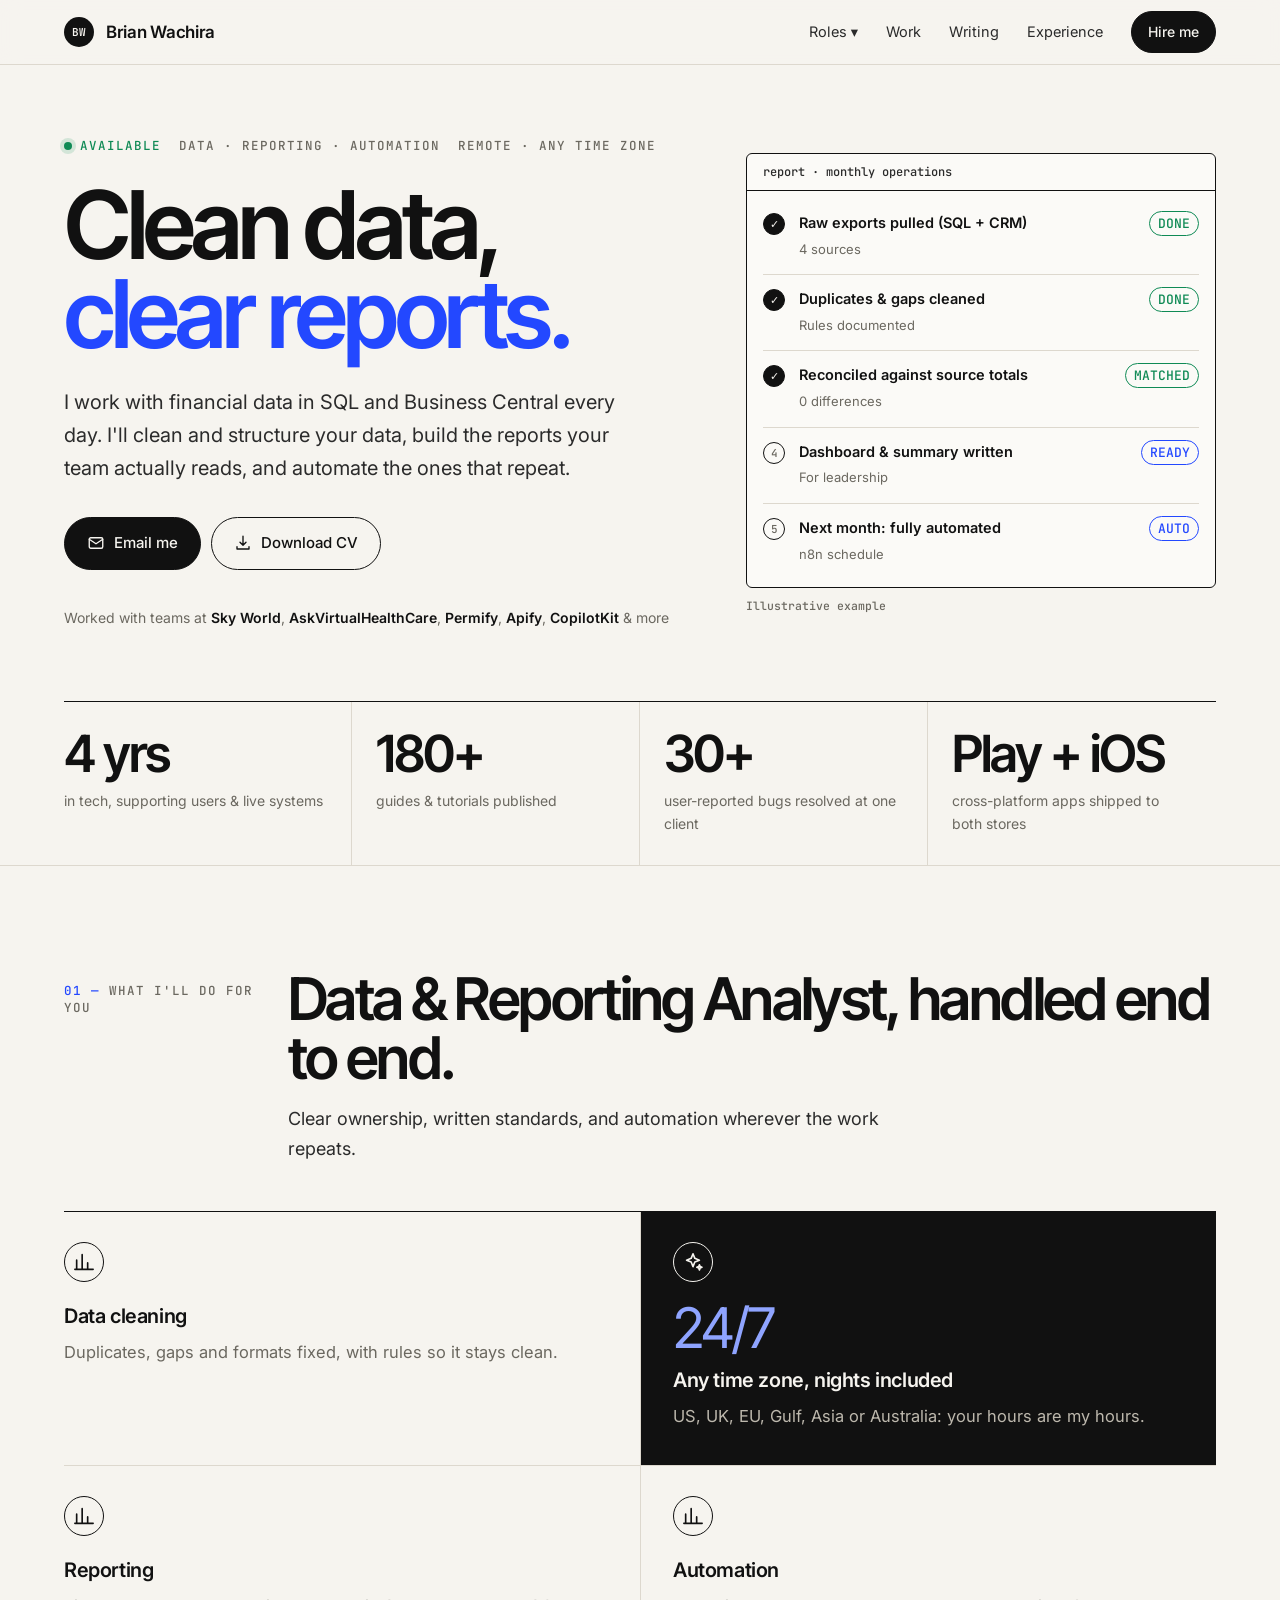
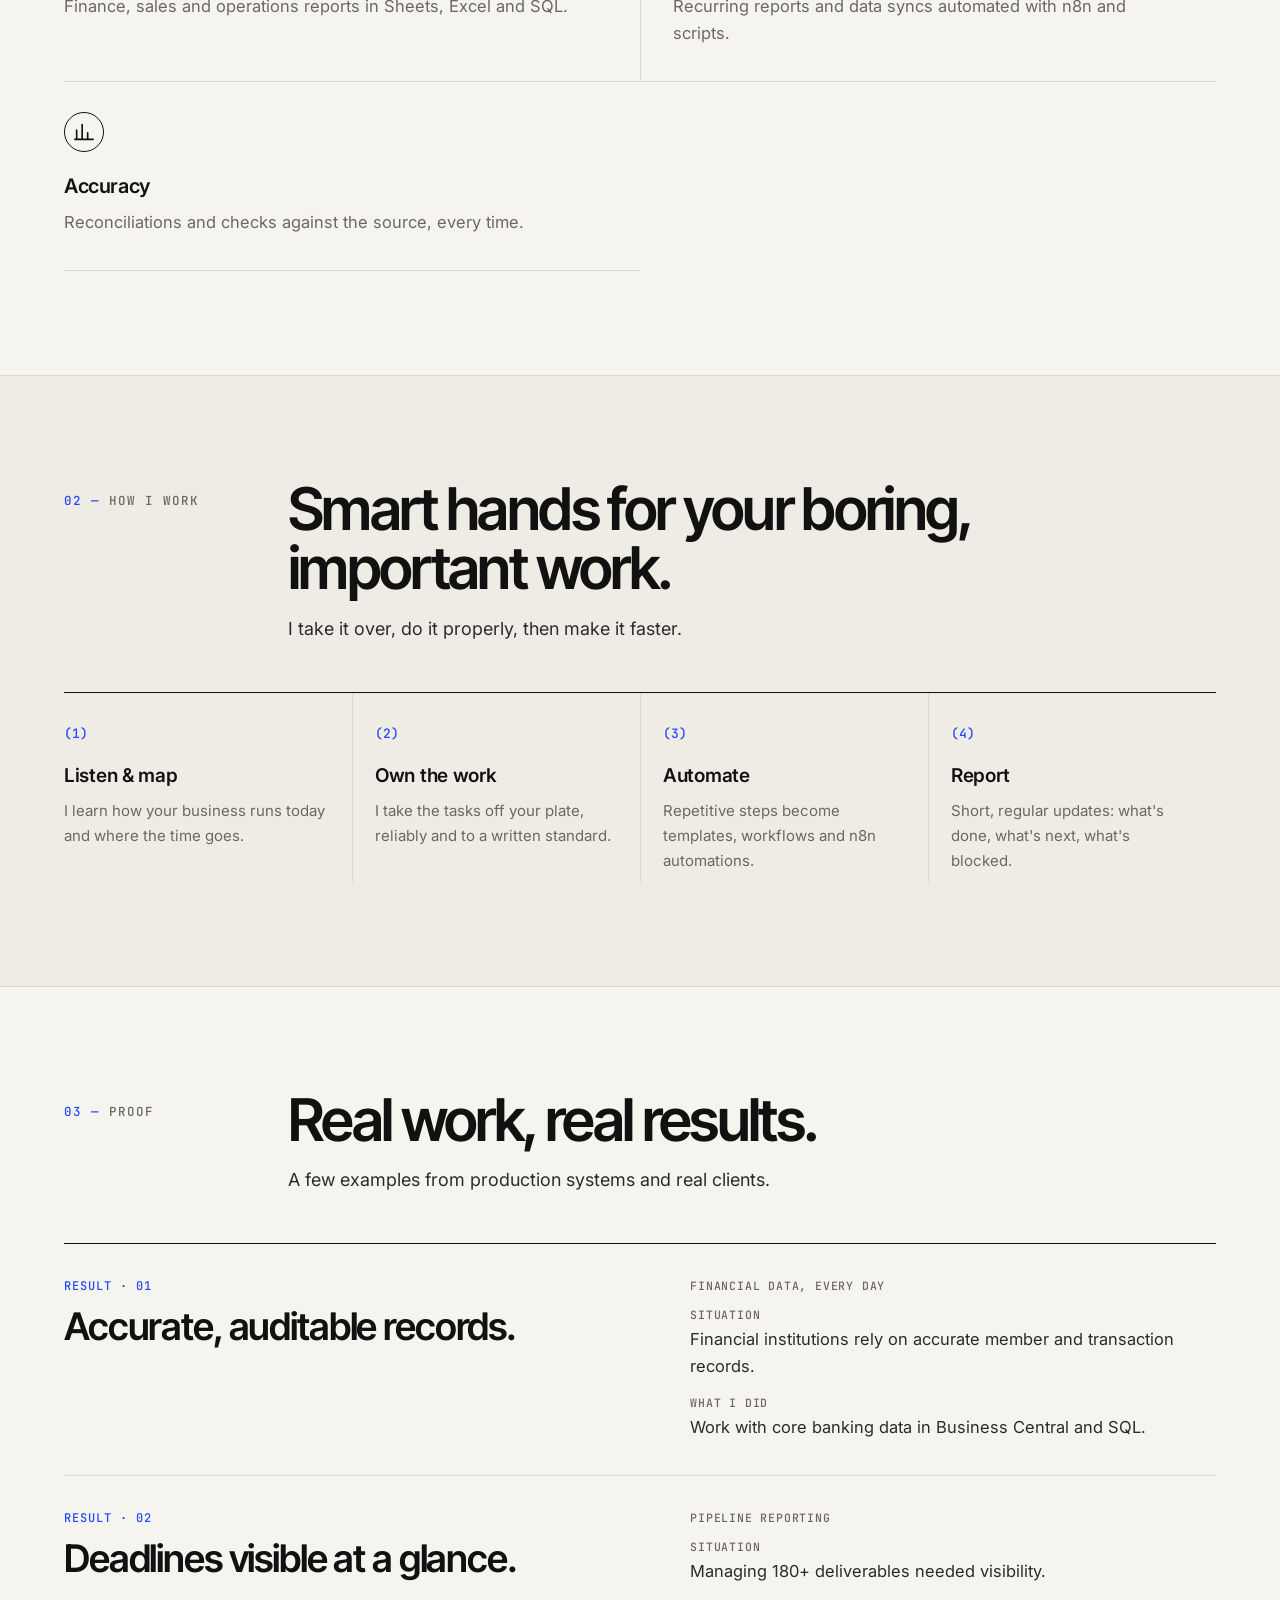
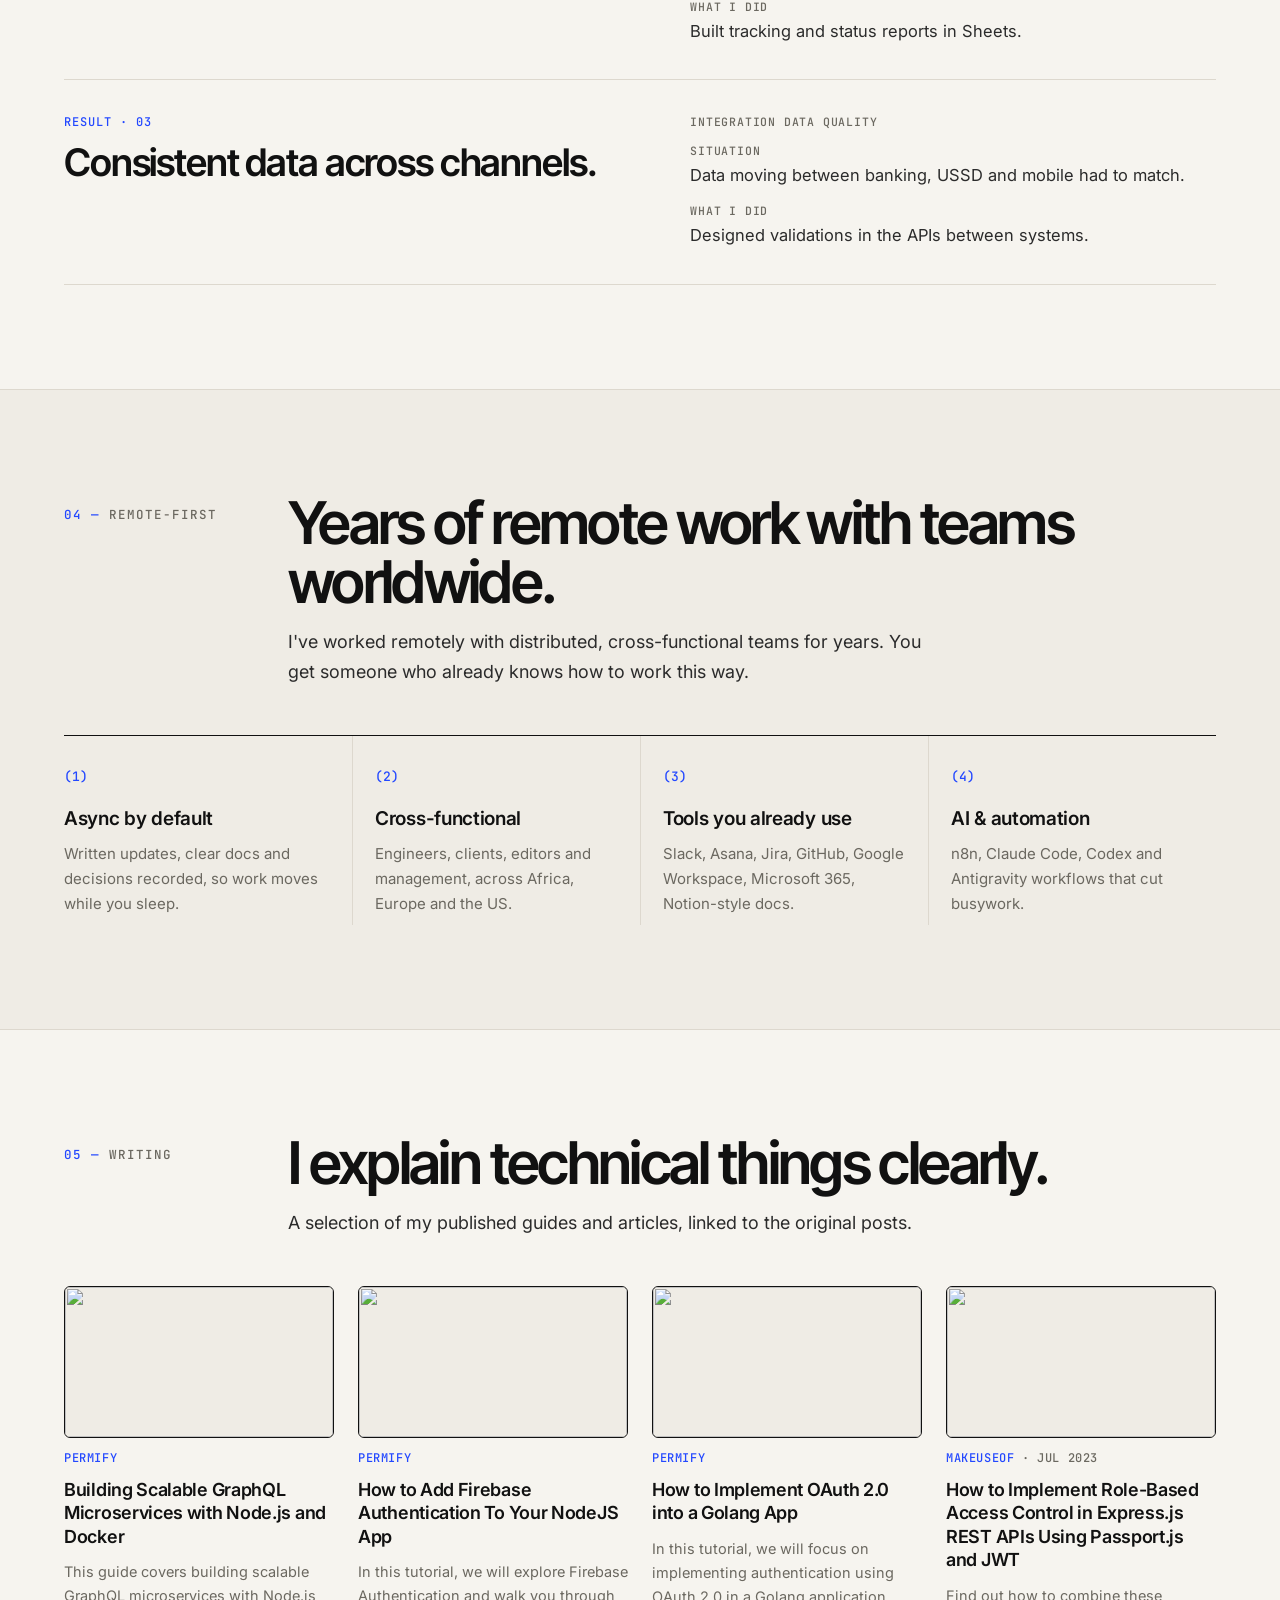
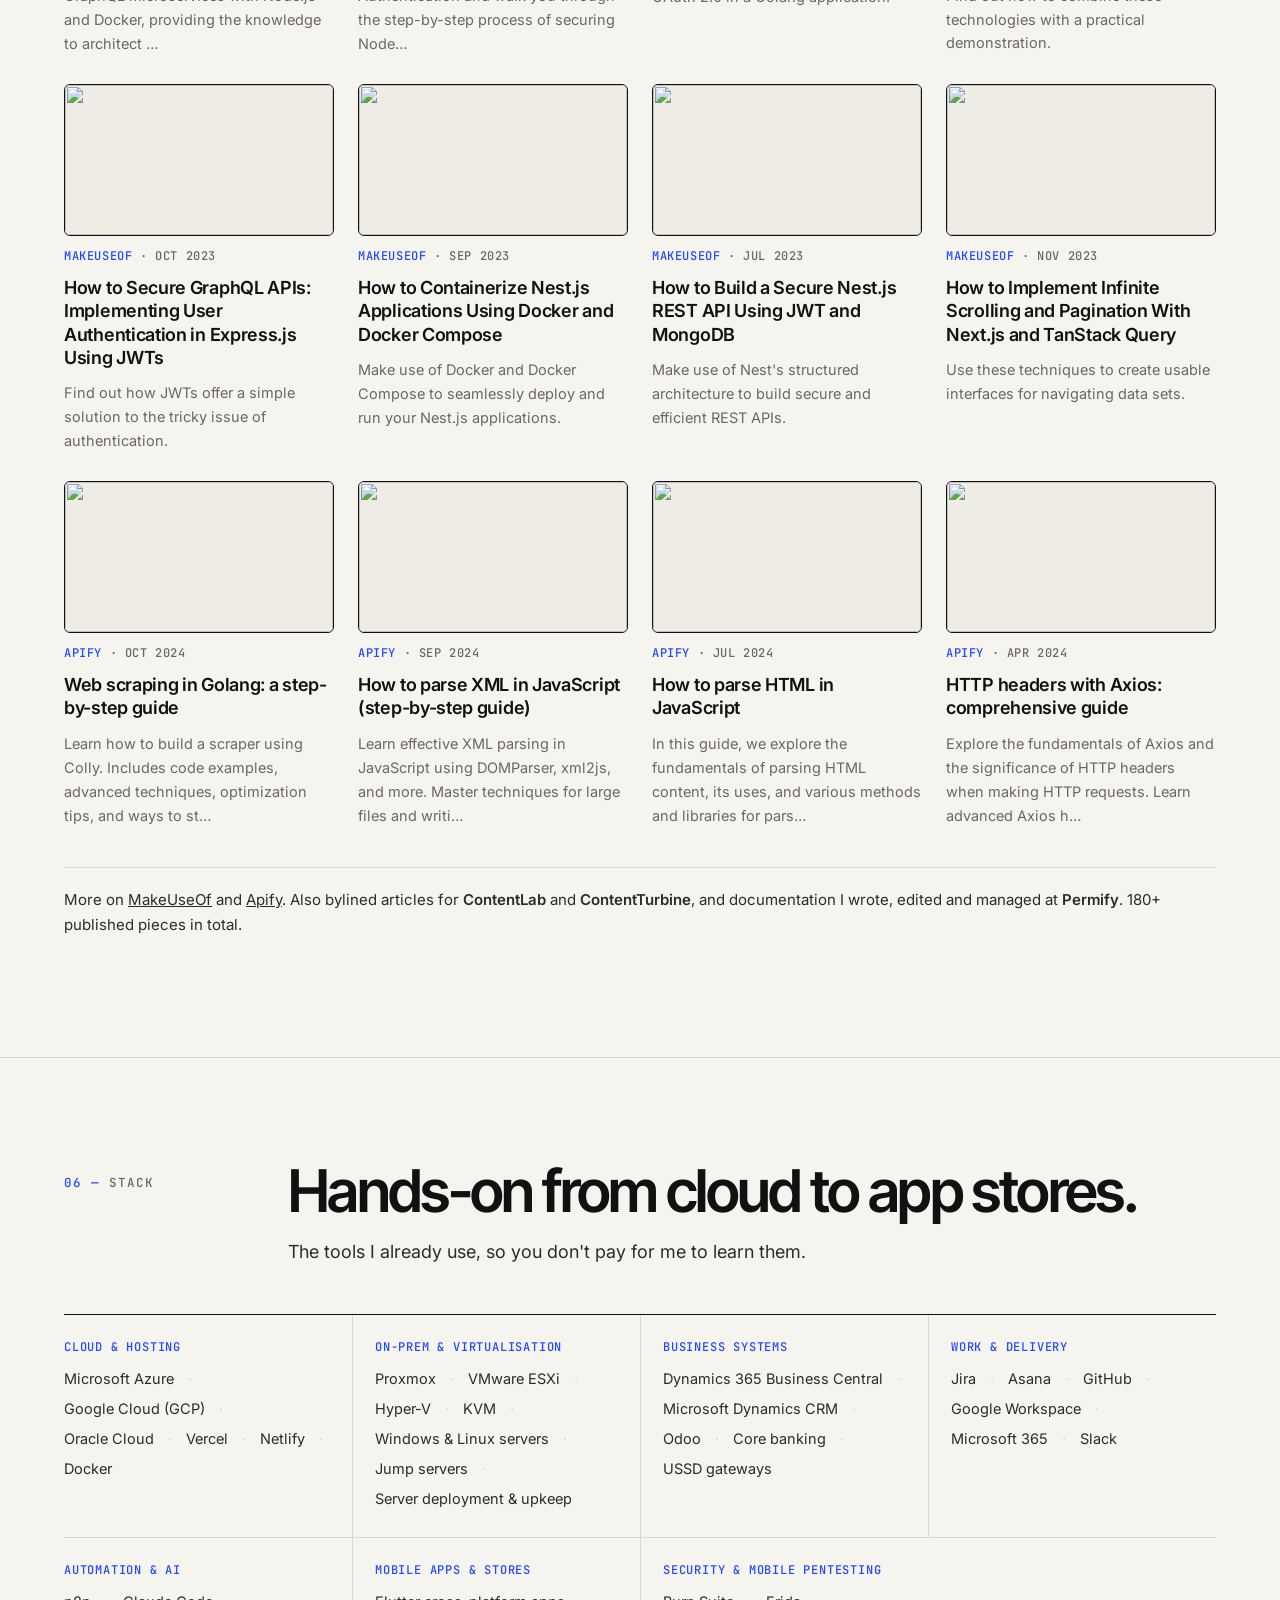
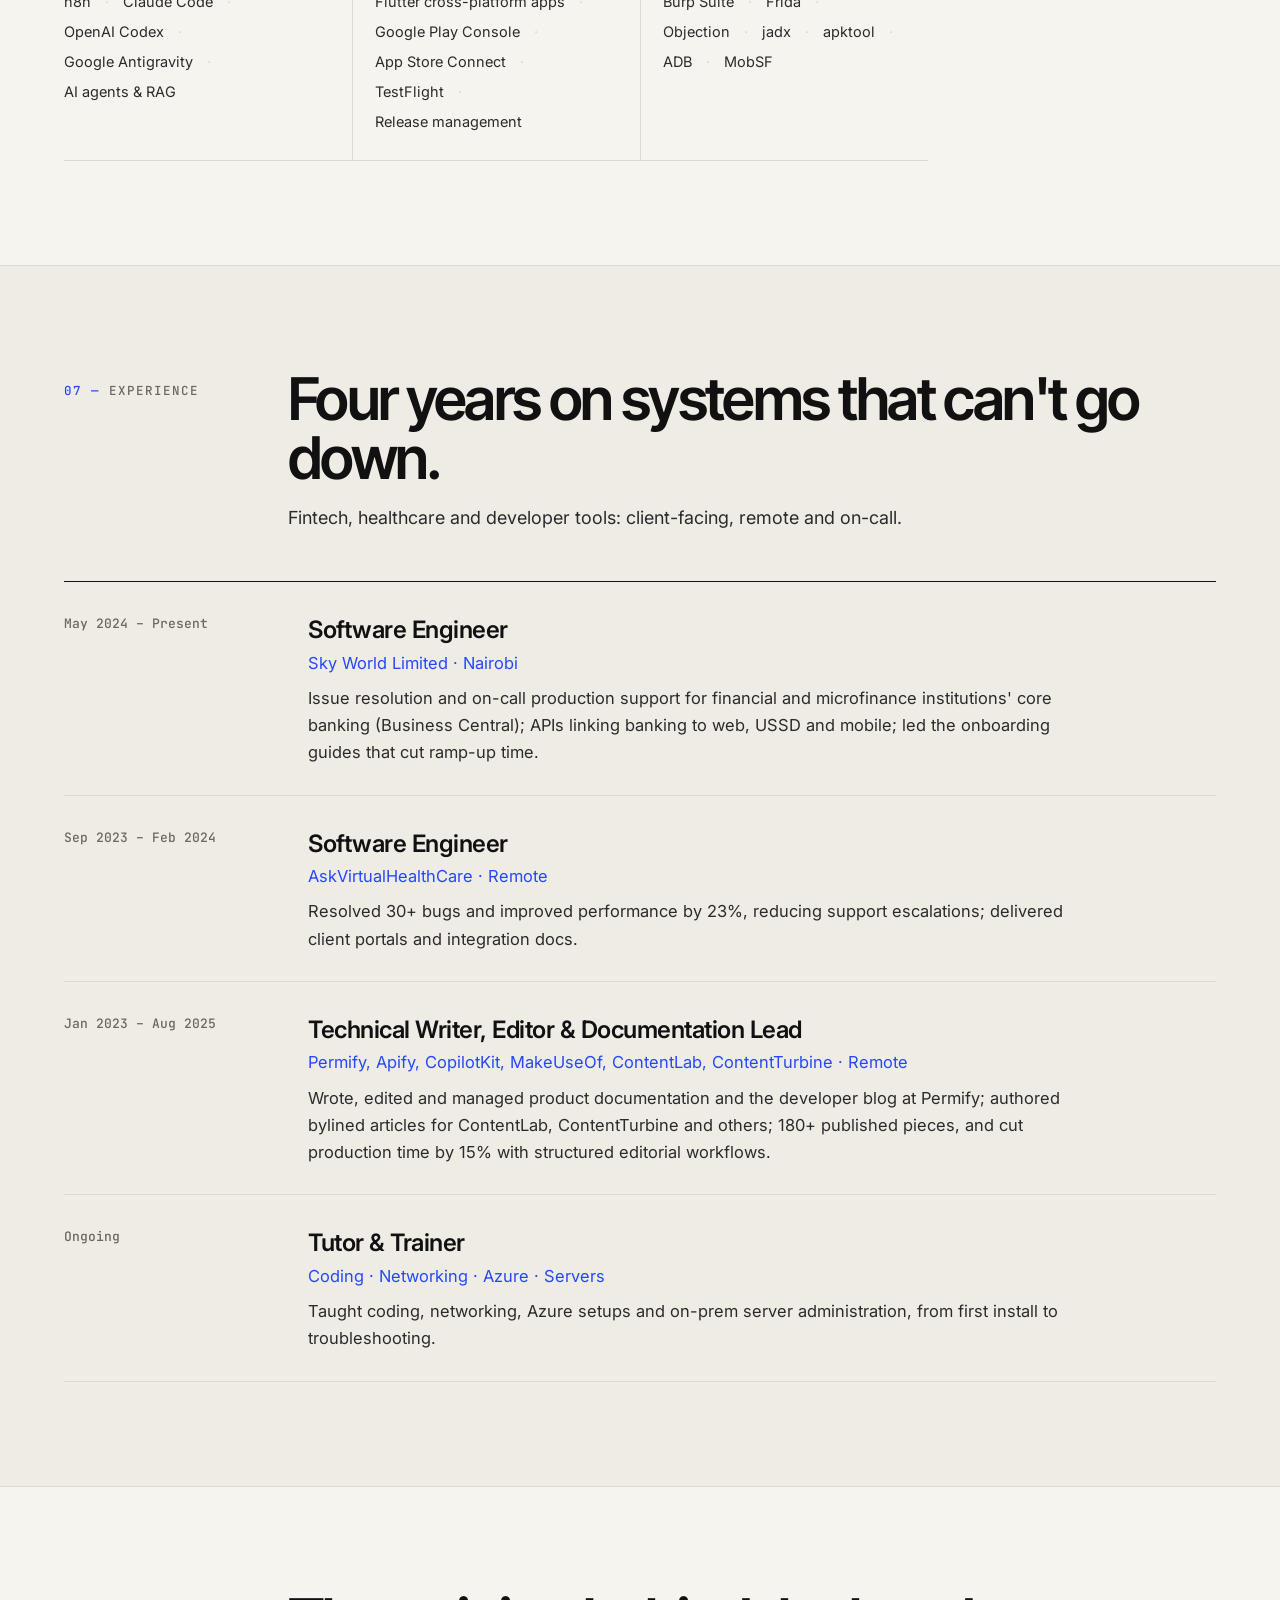
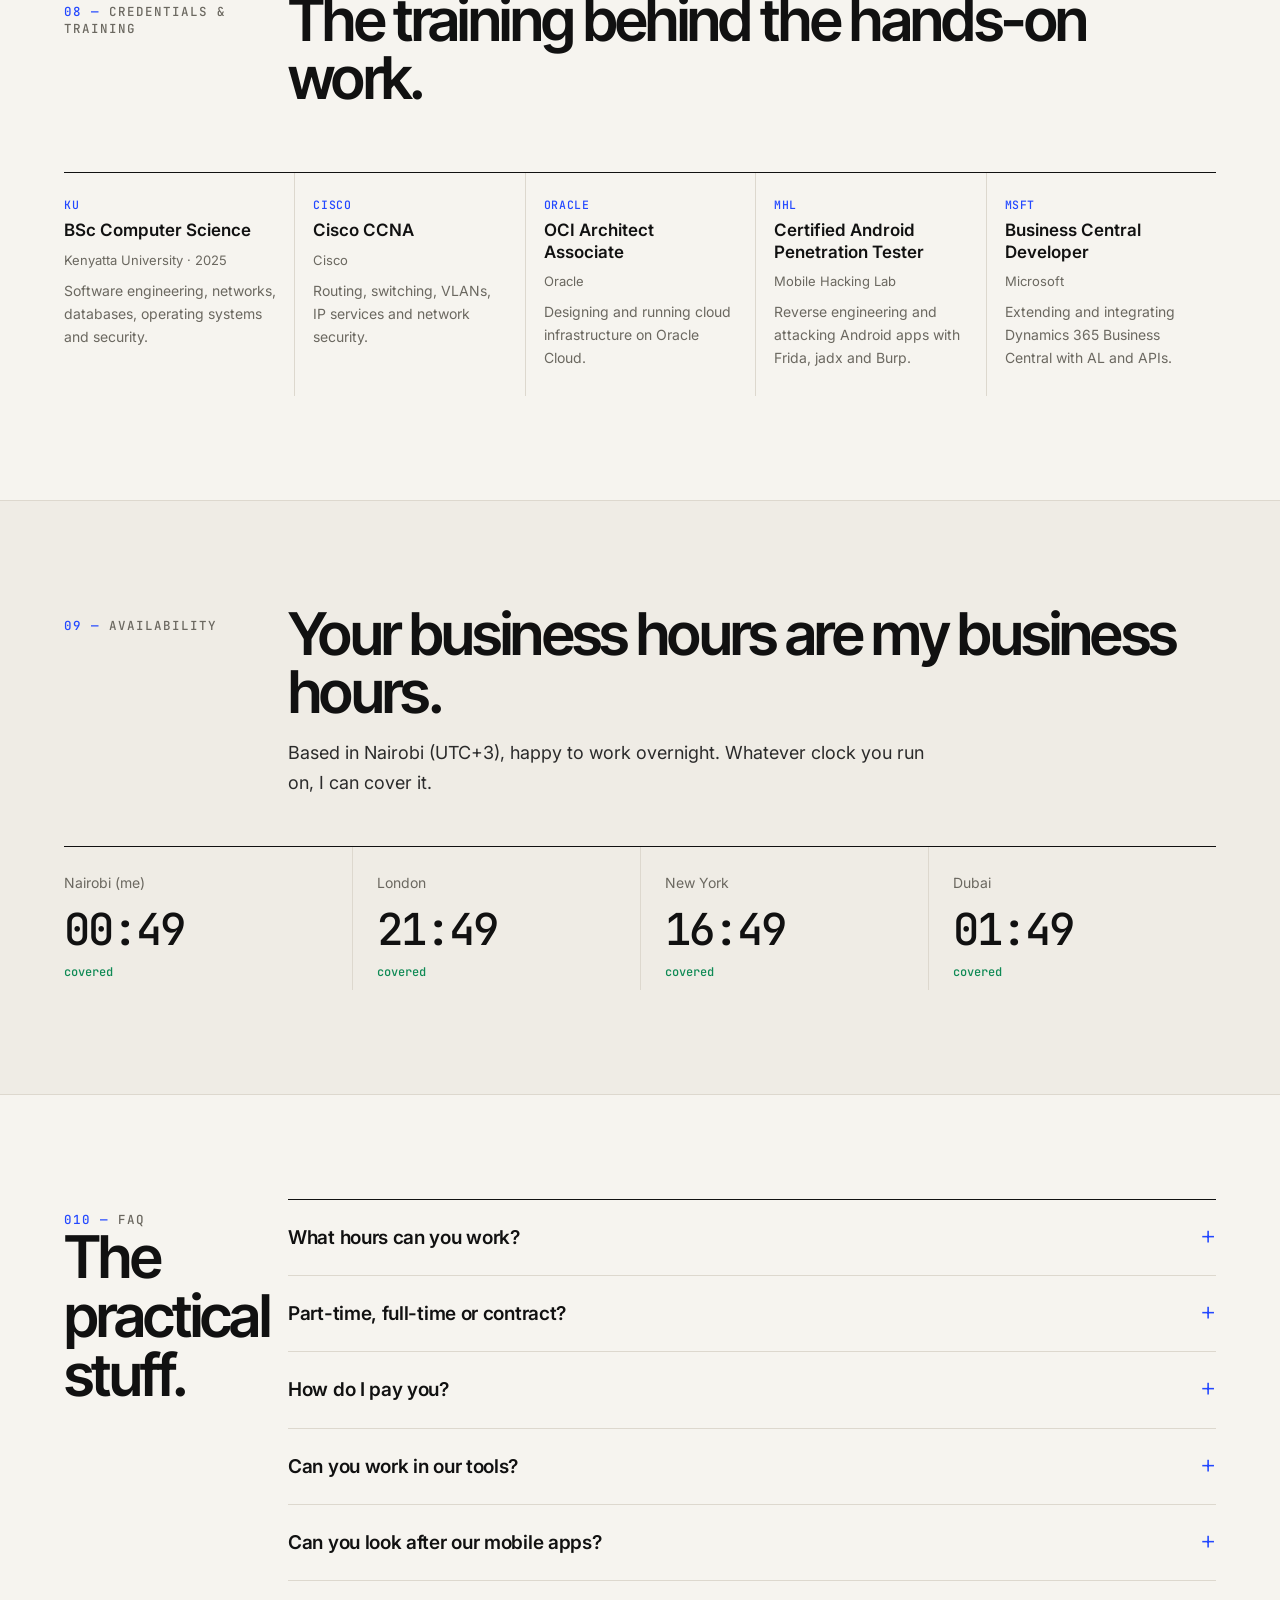
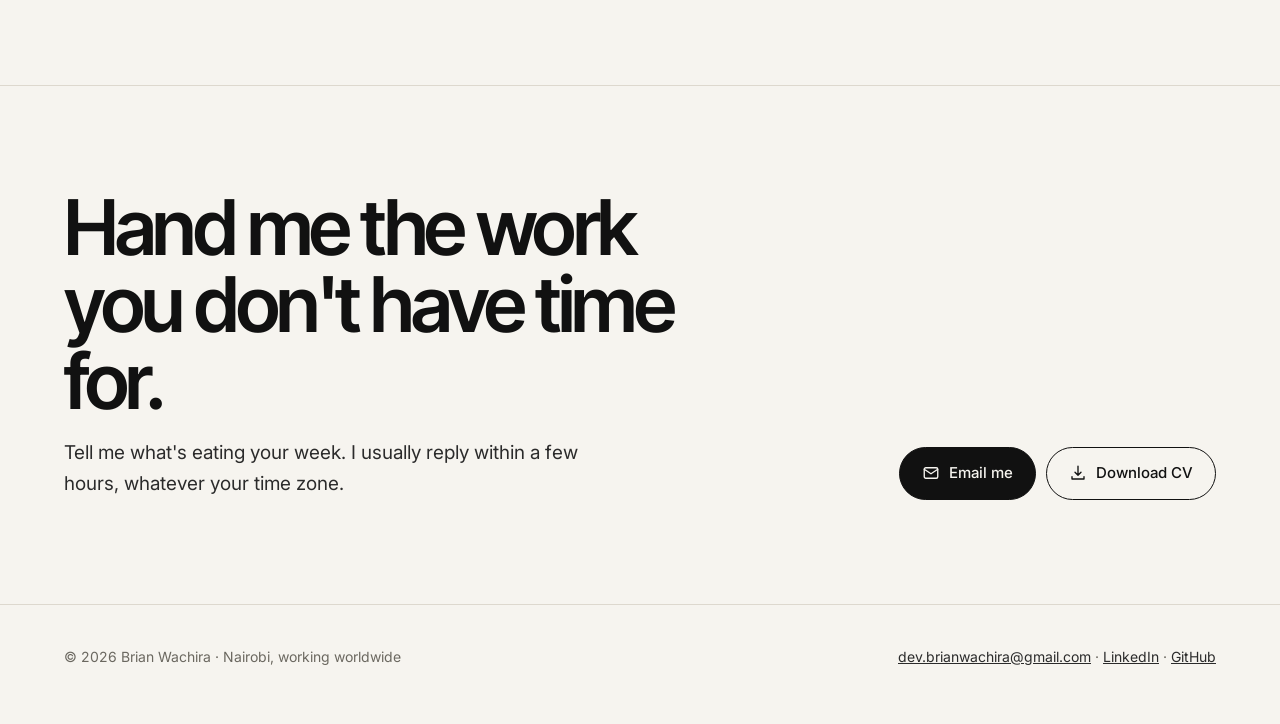
==== commit b1c72765: "Feature advanced MakeUseOf articles" ====
--- a/data.html
+++ b/data.html
@@ -20,7 +20,7 @@
 <section class="white" id="how"><div class="wrap"><div class="shead"><div class="eyebrow">How I work</div><div><h2 class="display">Smart hands for your boring, important work.</h2><p class="sub">I take it over, do it properly, then make it faster.</p></div></div><div class="process"><div class="pstep"><h3>Listen & map</h3><p>I learn how your business runs today and where the time goes.</p></div><div class="pstep"><h3>Own the work</h3><p>I take the tasks off your plate, reliably and to a written standard.</p></div><div class="pstep"><h3>Automate</h3><p>Repetitive steps become templates, workflows and n8n automations.</p></div><div class="pstep"><h3>Report</h3><p>Short, regular updates: what's done, what's next, what's blocked.</p></div></div></div></section>
 <section id="work"><div class="wrap"><div class="shead"><div class="eyebrow">Proof</div><div><h2 class="display">Real work, real results.</h2><p class="sub">A few examples from production systems and real clients.</p></div></div><div class="cases"><article class="case"><div class="res"><small>Result · 01</small>Accurate, auditable records.</div><dl><div><dt>Financial data, every day</dt></div><div><dt>Situation</dt><dd>Financial institutions rely on accurate member and transaction records.</dd></div><div><dt>What I did</dt><dd>Work with core banking data in Business Central and SQL.</dd></div></dl></article><article class="case"><div class="res"><small>Result · 02</small>Deadlines visible at a glance.</div><dl><div><dt>Pipeline reporting</dt></div><div><dt>Situation</dt><dd>Managing 180+ deliverables needed visibility.</dd></div><div><dt>What I did</dt><dd>Built tracking and status reports in Sheets.</dd></div></dl></article><article class="case"><div class="res"><small>Result · 03</small>Consistent data across channels.</div><dl><div><dt>Integration data quality</dt></div><div><dt>Situation</dt><dd>Data moving between banking, USSD and mobile had to match.</dd></div><div><dt>What I did</dt><dd>Designed validations in the APIs between systems.</dd></div></dl></article></div></div></section>
 <section class="white" id="remote"><div class="wrap"><div class="shead"><div class="eyebrow">Remote-first</div><div><h2 class="display">Years of remote work with teams worldwide.</h2><p class="sub">I've worked remotely with distributed, cross-functional teams for years. You get someone who already knows how to work this way.</p></div></div><div class="process"><div class="pstep"><h3>Async by default</h3><p>Written updates, clear docs and decisions recorded, so work moves while you sleep.</p></div><div class="pstep"><h3>Cross-functional</h3><p>Engineers, clients, editors and management, across Africa, Europe and the US.</p></div><div class="pstep"><h3>Tools you already use</h3><p>Slack, Asana, Jira, GitHub, Google Workspace, Microsoft 365, Notion-style docs.</p></div><div class="pstep"><h3>AI & automation</h3><p>n8n, Claude Code, Codex and Antigravity workflows that cut busywork.</p></div></div></div></section>
-<section id="writing"><div class="wrap"><div class="shead"><div class="eyebrow">Writing</div><div><h2 class="display">I explain technical things clearly.</h2><p class="sub">A selection of my published guides and articles, linked to the original posts.</p></div></div><div class="blog"><a class="post" href="https://permify.co/post/building-scalable-graphql-microservices-nodejs-docker-guide/" target="_blank" rel="noopener"><div class="thumb"><img src="https://respected-warmth-1fd8bc18e3.media.strapiapp.com/building_scalable_graphql_microservices_nodejs_docker_guide_3f36e0dff6.png" alt="" loading="lazy"></div><div class="meta"><b>Permify</b></div><h3>Building Scalable GraphQL Microservices with Node.js and Docker</h3><p>This guide covers building scalable GraphQL microservices with Node.js and Docker, providing the knowledge to architect …</p></a><a class="post" href="https://permify.co/post/firebase-authentication-nodejs/" target="_blank" rel="noopener"><div class="thumb"><img src="https://respected-warmth-1fd8bc18e3.media.strapiapp.com/firebase_authentication_nodejs_c3fbac08aa.png" alt="" loading="lazy"></div><div class="meta"><b>Permify</b></div><h3>How to Add Firebase Authentication To Your NodeJS App</h3><p>In this tutorial, we will explore Firebase Authentication and walk you through the step-by-step process of securing Node…</p></a><a class="post" href="https://permify.co/post/implement-oauth-2-golang-app/" target="_blank" rel="noopener"><div class="thumb"><img src="https://respected-warmth-1fd8bc18e3.media.strapiapp.com/implement_oauth_2_golang_app_27cc27018f.png" alt="" loading="lazy"></div><div class="meta"><b>Permify</b></div><h3>How to Implement OAuth 2.0 into a Golang App</h3><p>In this tutorial, we will focus on implementing authentication using OAuth 2.0 in a Golang application.</p></a><a class="post" href="https://blog.apify.com/golang-web-scraping/" target="_blank" rel="noopener"><div class="thumb"><img src="https://storage.ghost.io/c/f2/6e/f26ec999-9a90-4aee-a0d4-9b3ca2bb668f/content/images/2024/10/web_scraping_in_golang.png" alt="" loading="lazy"></div><div class="meta"><b>Apify</b> · Oct 2024</div><h3>Web scraping in Golang: a step-by-step guide</h3><p>Learn how to build a scraper using Colly. Includes code examples, advanced techniques, optimization tips, and ways to st…</p></a><a class="post" href="https://blog.apify.com/javascript-parse-xml/" target="_blank" rel="noopener"><div class="thumb"><img src="https://storage.ghost.io/c/f2/6e/f26ec999-9a90-4aee-a0d4-9b3ca2bb668f/content/images/2024/09/How-to-parse-XML-in-JavaScript.png" alt="" loading="lazy"></div><div class="meta"><b>Apify</b> · Sep 2024</div><h3>How to parse XML in JavaScript (step-by-step guide)</h3><p>Learn effective XML parsing in JavaScript using DOMParser, xml2js, and more. Master techniques for large files and writi…</p></a><a class="post" href="https://blog.apify.com/javascript-parse-html/" target="_blank" rel="noopener"><div class="thumb"><img src="https://storage.ghost.io/c/f2/6e/f26ec999-9a90-4aee-a0d4-9b3ca2bb668f/content/images/2024/07/how_to_parse_html_in_javascript.png" alt="" loading="lazy"></div><div class="meta"><b>Apify</b> · Jul 2024</div><h3>How to parse HTML in JavaScript</h3><p>In this guide, we explore the fundamentals of parsing HTML content, its uses, and various methods and libraries for pars…</p></a><a class="post" href="https://blog.apify.com/http-headers-axios/" target="_blank" rel="noopener"><div class="thumb"><img src="https://storage.ghost.io/c/f2/6e/f26ec999-9a90-4aee-a0d4-9b3ca2bb668f/content/images/2024/04/HTTP-headers-with-Axios_-comprehensive-guide.png" alt="" loading="lazy"></div><div class="meta"><b>Apify</b> · Apr 2024</div><h3>HTTP headers with Axios: comprehensive guide</h3><p>Explore the fundamentals of Axios and the significance of HTTP headers when making HTTP requests. Learn advanced Axios h…</p></a><a class="post" href="https://www.makeuseof.com/jetbrains-fleet-vs-code-which-is-better/" target="_blank" rel="noopener"><div class="thumb">MakeUseOf</div><div class="meta"><b>MakeUseOf</b> · Nov 2022</div><h3>JetBrains Fleet and VS Code: Which One Is Better?</h3><p>The arrival of JetBrains Fleet means VS Code has a potential competitor. But what does Fleet bring to the IDE space?</p></a></div><p class="byline">Also bylined articles for <b>ContentLab</b> and <b>ContentTurbine</b>, and documentation I wrote, edited and managed at <b>Permify</b>. 180+ published pieces in total.</p></div></section>
+<section id="writing"><div class="wrap"><div class="shead"><div class="eyebrow">Writing</div><div><h2 class="display">I explain technical things clearly.</h2><p class="sub">A selection of my published guides and articles, linked to the original posts.</p></div></div><div class="blog"><a class="post" href="https://permify.co/post/building-scalable-graphql-microservices-nodejs-docker-guide/" target="_blank" rel="noopener"><div class="thumb"><img src="https://respected-warmth-1fd8bc18e3.media.strapiapp.com/building_scalable_graphql_microservices_nodejs_docker_guide_3f36e0dff6.png" alt="" loading="lazy"></div><div class="meta"><b>Permify</b></div><h3>Building Scalable GraphQL Microservices with Node.js and Docker</h3><p>This guide covers building scalable GraphQL microservices with Node.js and Docker, providing the knowledge to architect …</p></a><a class="post" href="https://permify.co/post/firebase-authentication-nodejs/" target="_blank" rel="noopener"><div class="thumb"><img src="https://respected-warmth-1fd8bc18e3.media.strapiapp.com/firebase_authentication_nodejs_c3fbac08aa.png" alt="" loading="lazy"></div><div class="meta"><b>Permify</b></div><h3>How to Add Firebase Authentication To Your NodeJS App</h3><p>In this tutorial, we will explore Firebase Authentication and walk you through the step-by-step process of securing Node…</p></a><a class="post" href="https://permify.co/post/implement-oauth-2-golang-app/" target="_blank" rel="noopener"><div class="thumb"><img src="https://respected-warmth-1fd8bc18e3.media.strapiapp.com/implement_oauth_2_golang_app_27cc27018f.png" alt="" loading="lazy"></div><div class="meta"><b>Permify</b></div><h3>How to Implement OAuth 2.0 into a Golang App</h3><p>In this tutorial, we will focus on implementing authentication using OAuth 2.0 in a Golang application.</p></a><a class="post" href="https://www.makeuseof.com/role-based-access-control-expressjs-rest-api-passportjs-jwt/" target="_blank" rel="noopener"><div class="thumb"><img src="https://static0.makeuseofimages.com/wordpress/wp-content/uploads/2023/07/how-to-create-aruco-marker-using-python.jpg" alt="" loading="lazy"></div><div class="meta"><b>MakeUseOf</b> · Jul 2023</div><h3>How to Implement Role-Based Access Control in Express.js REST APIs Using Passport.js and JWT</h3><p>Find out how to combine these technologies with a practical demonstration.</p></a><a class="post" href="https://www.makeuseof.com/graphql-apis-secure-user-authentication-expressjs-jwts/" target="_blank" rel="noopener"><div class="thumb"><img src="https://static0.makeuseofimages.com/wordpress/wp-content/uploads/2022/10/API-infrastructure.jpg" alt="" loading="lazy"></div><div class="meta"><b>MakeUseOf</b> · Oct 2023</div><h3>How to Secure GraphQL APIs: Implementing User Authentication in Express.js Using JWTs</h3><p>Find out how JWTs offer a simple solution to the tricky issue of authentication.</p></a><a class="post" href="https://www.makeuseof.com/containerize-nestjs-apps-docker-and-docker-compose/" target="_blank" rel="noopener"><div class="thumb"><img src="https://static0.makeuseofimages.com/wordpress/wp-content/uploads/2023/03/docker.jpg" alt="" loading="lazy"></div><div class="meta"><b>MakeUseOf</b> · Sep 2023</div><h3>How to Containerize Nest.js Applications Using Docker and Docker Compose</h3><p>Make use of Docker and Docker Compose to seamlessly deploy and run your Nest.js applications.</p></a><a class="post" href="https://www.makeuseof.com/nestjs-rest-api-using-jwt-mongodb/" target="_blank" rel="noopener"><div class="thumb"><img src="https://static0.makeuseofimages.com/wordpress/wp-content/uploads/2023/03/nestjs_websocket_article_cover.jpg" alt="" loading="lazy"></div><div class="meta"><b>MakeUseOf</b> · Jul 2023</div><h3>How to Build a Secure Nest.js REST API Using JWT and MongoDB</h3><p>Make use of Nest&#x27;s structured architecture to build secure and efficient REST APIs.</p></a><a class="post" href="https://www.makeuseof.com/next-js-infinite-scrolling-pagination-tanstack-query/" target="_blank" rel="noopener"><div class="thumb"><img src="https://static0.makeuseofimages.com/wordpress/wp-content/uploads/2023/07/altumcode-dc6pb2jdaqs-unsplash-1.jpg" alt="" loading="lazy"></div><div class="meta"><b>MakeUseOf</b> · Nov 2023</div><h3>How to Implement Infinite Scrolling and Pagination With Next.js and TanStack Query</h3><p>Use these techniques to create usable interfaces for navigating data sets.</p></a><a class="post" href="https://blog.apify.com/golang-web-scraping/" target="_blank" rel="noopener"><div class="thumb"><img src="https://storage.ghost.io/c/f2/6e/f26ec999-9a90-4aee-a0d4-9b3ca2bb668f/content/images/2024/10/web_scraping_in_golang.png" alt="" loading="lazy"></div><div class="meta"><b>Apify</b> · Oct 2024</div><h3>Web scraping in Golang: a step-by-step guide</h3><p>Learn how to build a scraper using Colly. Includes code examples, advanced techniques, optimization tips, and ways to st…</p></a><a class="post" href="https://blog.apify.com/javascript-parse-xml/" target="_blank" rel="noopener"><div class="thumb"><img src="https://storage.ghost.io/c/f2/6e/f26ec999-9a90-4aee-a0d4-9b3ca2bb668f/content/images/2024/09/How-to-parse-XML-in-JavaScript.png" alt="" loading="lazy"></div><div class="meta"><b>Apify</b> · Sep 2024</div><h3>How to parse XML in JavaScript (step-by-step guide)</h3><p>Learn effective XML parsing in JavaScript using DOMParser, xml2js, and more. Master techniques for large files and writi…</p></a><a class="post" href="https://blog.apify.com/javascript-parse-html/" target="_blank" rel="noopener"><div class="thumb"><img src="https://storage.ghost.io/c/f2/6e/f26ec999-9a90-4aee-a0d4-9b3ca2bb668f/content/images/2024/07/how_to_parse_html_in_javascript.png" alt="" loading="lazy"></div><div class="meta"><b>Apify</b> · Jul 2024</div><h3>How to parse HTML in JavaScript</h3><p>In this guide, we explore the fundamentals of parsing HTML content, its uses, and various methods and libraries for pars…</p></a><a class="post" href="https://blog.apify.com/http-headers-axios/" target="_blank" rel="noopener"><div class="thumb"><img src="https://storage.ghost.io/c/f2/6e/f26ec999-9a90-4aee-a0d4-9b3ca2bb668f/content/images/2024/04/HTTP-headers-with-Axios_-comprehensive-guide.png" alt="" loading="lazy"></div><div class="meta"><b>Apify</b> · Apr 2024</div><h3>HTTP headers with Axios: comprehensive guide</h3><p>Explore the fundamentals of Axios and the significance of HTTP headers when making HTTP requests. Learn advanced Axios h…</p></a></div><p class="byline">More on <a href="https://www.makeuseof.com/author/gichuhi-wachira/" target="_blank" rel="noopener">MakeUseOf</a> and <a href="https://blog.apify.com/author/brian/" target="_blank" rel="noopener">Apify</a>. Also bylined articles for <b>ContentLab</b> and <b>ContentTurbine</b>, and documentation I wrote, edited and managed at <b>Permify</b>. 180+ published pieces in total.</p></div></section>
 <section id="stack"><div class="wrap"><div class="shead"><div class="eyebrow">Stack</div><div><h2 class="display">Hands-on from cloud to app stores.</h2><p class="sub">The tools I already use, so you don't pay for me to learn them.</p></div></div><div class="stack"><div class="sg"><h3>Cloud &amp; hosting</h3><div class="chips"><span class="chip">Microsoft Azure</span><span class="chip">Google Cloud (GCP)</span><span class="chip">Oracle Cloud</span><span class="chip">Vercel</span><span class="chip">Netlify</span><span class="chip">Docker</span></div></div><div class="sg"><h3>On-prem &amp; virtualisation</h3><div class="chips"><span class="chip">Proxmox</span><span class="chip">VMware ESXi</span><span class="chip">Hyper-V</span><span class="chip">KVM</span><span class="chip">Windows &amp; Linux servers</span><span class="chip">Jump servers</span><span class="chip">Server deployment &amp; upkeep</span></div></div><div class="sg"><h3>Business systems</h3><div class="chips"><span class="chip">Dynamics 365 Business Central</span><span class="chip">Microsoft Dynamics CRM</span><span class="chip">Odoo</span><span class="chip">Core banking</span><span class="chip">USSD gateways</span></div></div><div class="sg"><h3>Work &amp; delivery</h3><div class="chips"><span class="chip">Jira</span><span class="chip">Asana</span><span class="chip">GitHub</span><span class="chip">Google Workspace</span><span class="chip">Microsoft 365</span><span class="chip">Slack</span></div></div><div class="sg"><h3>Automation &amp; AI</h3><div class="chips"><span class="chip">n8n</span><span class="chip">Claude Code</span><span class="chip">OpenAI Codex</span><span class="chip">Google Antigravity</span><span class="chip">AI agents &amp; RAG</span></div></div><div class="sg"><h3>Mobile apps &amp; stores</h3><div class="chips"><span class="chip">Flutter cross-platform apps</span><span class="chip">Google Play Console</span><span class="chip">App Store Connect</span><span class="chip">TestFlight</span><span class="chip">Release management</span></div></div><div class="sg"><h3>Security &amp; mobile pentesting</h3><div class="chips"><span class="chip">Burp Suite</span><span class="chip">Frida</span><span class="chip">Objection</span><span class="chip">jadx</span><span class="chip">apktool</span><span class="chip">ADB</span><span class="chip">MobSF</span></div></div></div></div></section>
 <section class="white" id="experience"><div class="wrap"><div class="shead"><div class="eyebrow">Experience</div><div><h2 class="display">Four years on systems that can't go down.</h2><p class="sub">Fintech, healthcare and developer tools: client-facing, remote and on-call.</p></div></div><div class="tl"><div class="it"><div class="when">May 2024 – Present</div><div><h3>Software Engineer</h3><div class="org">Sky World Limited · Nairobi</div><p>Issue resolution and on-call production support for financial and microfinance institutions' core banking (Business Central); APIs linking banking to web, USSD and mobile; led the onboarding guides that cut ramp-up time.</p></div></div><div class="it"><div class="when">Sep 2023 – Feb 2024</div><div><h3>Software Engineer</h3><div class="org">AskVirtualHealthCare · Remote</div><p>Resolved 30+ bugs and improved performance by 23%, reducing support escalations; delivered client portals and integration docs.</p></div></div><div class="it"><div class="when">Jan 2023 – Aug 2025</div><div><h3>Technical Writer, Editor &amp; Documentation Lead</h3><div class="org">Permify, Apify, CopilotKit, MakeUseOf, ContentLab, ContentTurbine · Remote</div><p>Wrote, edited and managed product documentation and the developer blog at Permify; authored bylined articles for ContentLab, ContentTurbine and others; 180+ published pieces, and cut production time by 15% with structured editorial workflows.</p></div></div><div class="it"><div class="when">Ongoing</div><div><h3>Tutor &amp; Trainer</h3><div class="org">Coding · Networking · Azure · Servers</div><p>Taught coding, networking, Azure setups and on-prem server administration, from first install to troubleshooting.</p></div></div></div></div></section>
 <section id="credentials"><div class="wrap"><div class="shead"><div class="eyebrow">Credentials &amp; training</div><div><h2 class="display">The training behind the hands-on work.</h2><p class="sub"> </p></div></div><div class="creds"><div class="cred f"><span class="lg">KU</span><h3>BSc Computer Science</h3><span class="is">Kenyatta University · 2025</span><p>Software engineering, networks, databases, operating systems and security.</p></div><div class="cred"><span class="lg">CISCO</span><h3>Cisco CCNA</h3><span class="is">Cisco</span><p>Routing, switching, VLANs, IP services and network security.</p></div><div class="cred"><span class="lg">ORACLE</span><h3>OCI Architect Associate</h3><span class="is">Oracle</span><p>Designing and running cloud infrastructure on Oracle Cloud.</p></div><div class="cred"><span class="lg">MHL</span><h3>Certified Android Penetration Tester</h3><span class="is">Mobile Hacking Lab</span><p>Reverse engineering and attacking Android apps with Frida, jadx and Burp.</p></div><div class="cred"><span class="lg">MSFT</span><h3>Business Central Developer</h3><span class="is">Microsoft</span><p>Extending and integrating Dynamics 365 Business Central with AL and APIs.</p></div></div></div></section>
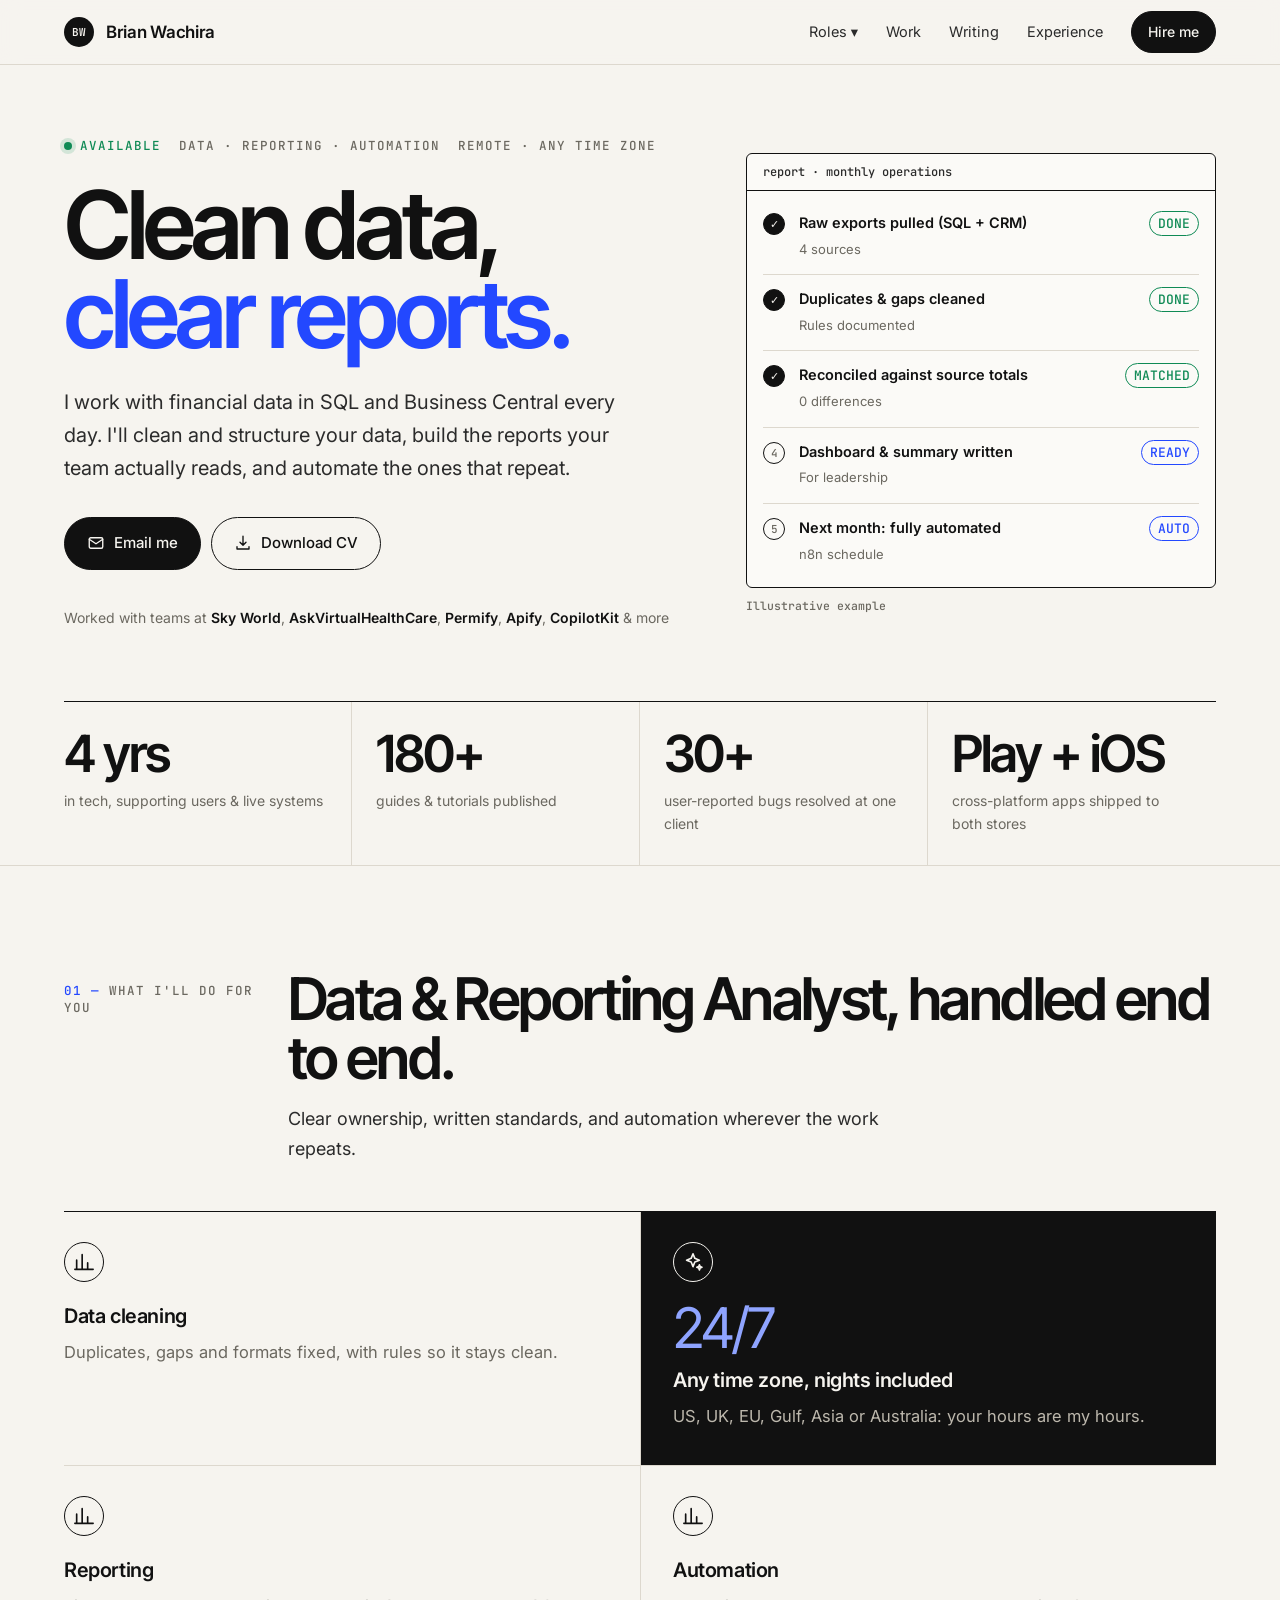
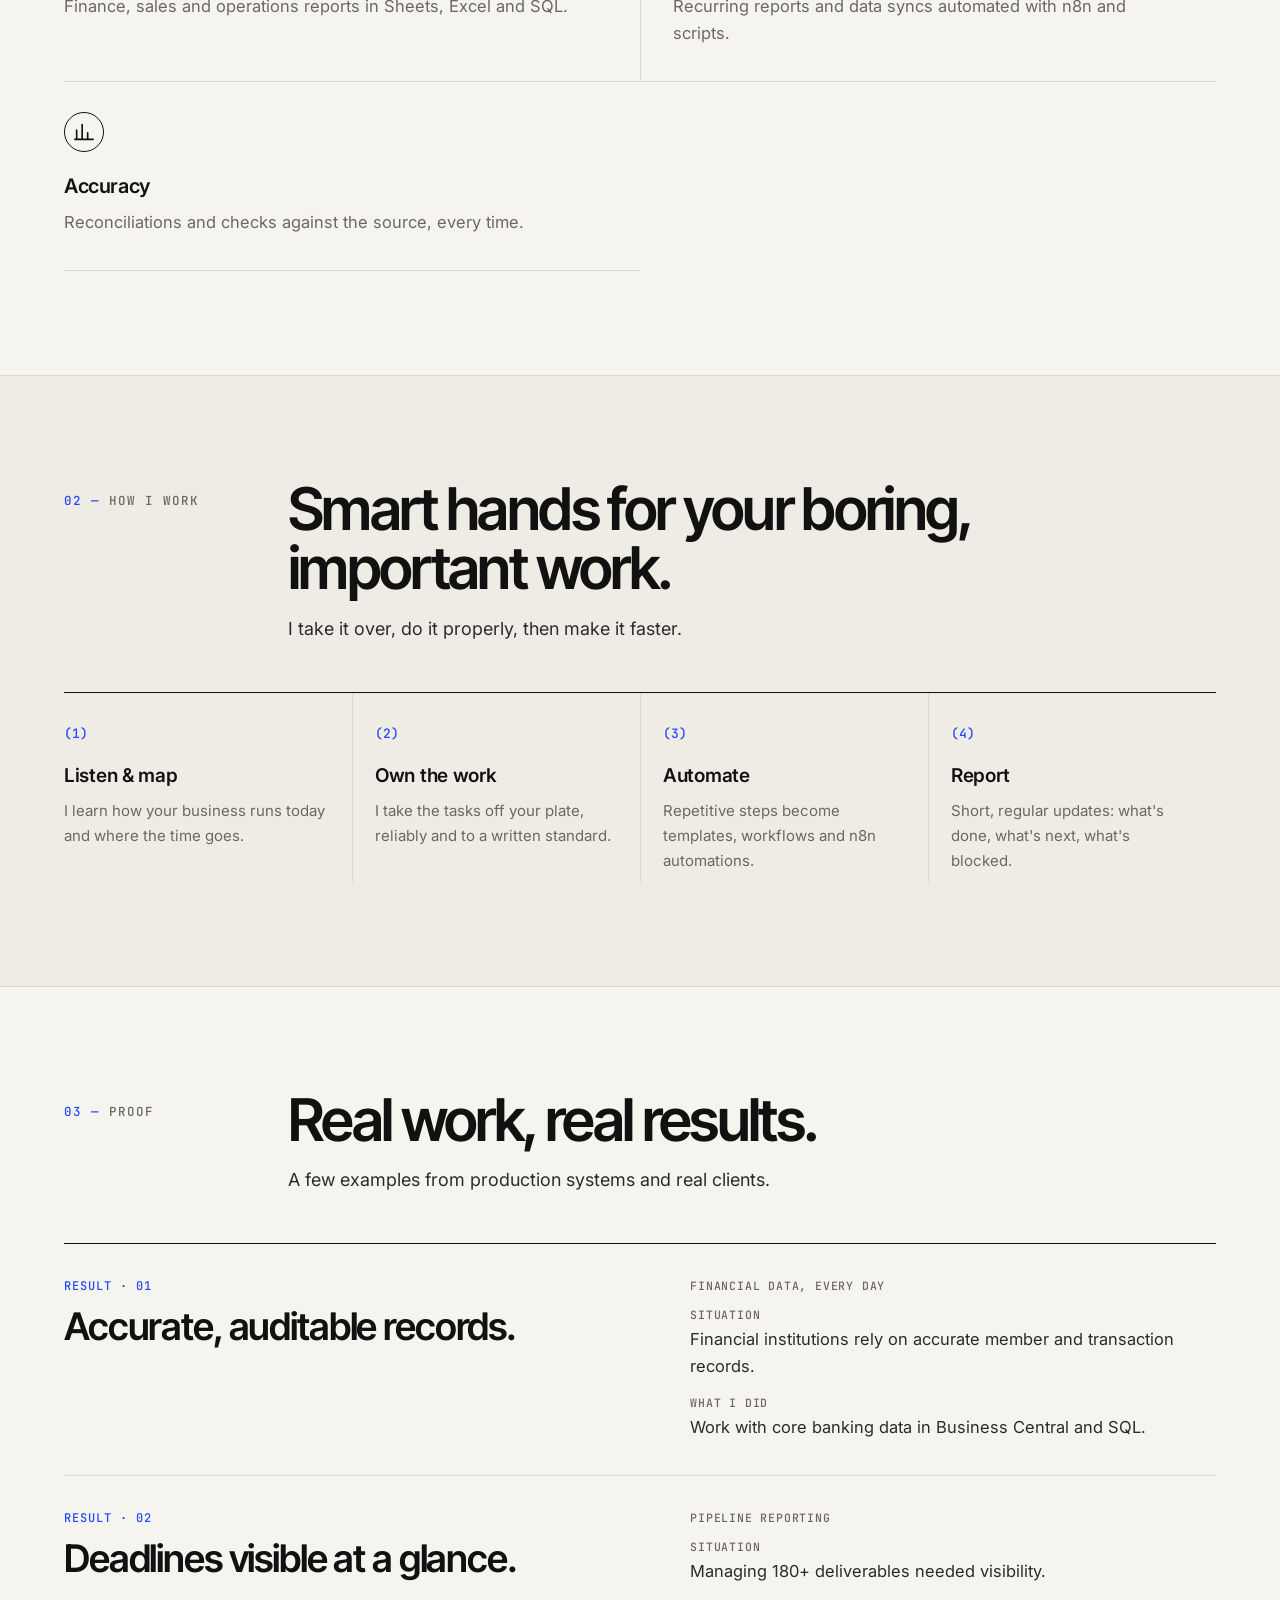
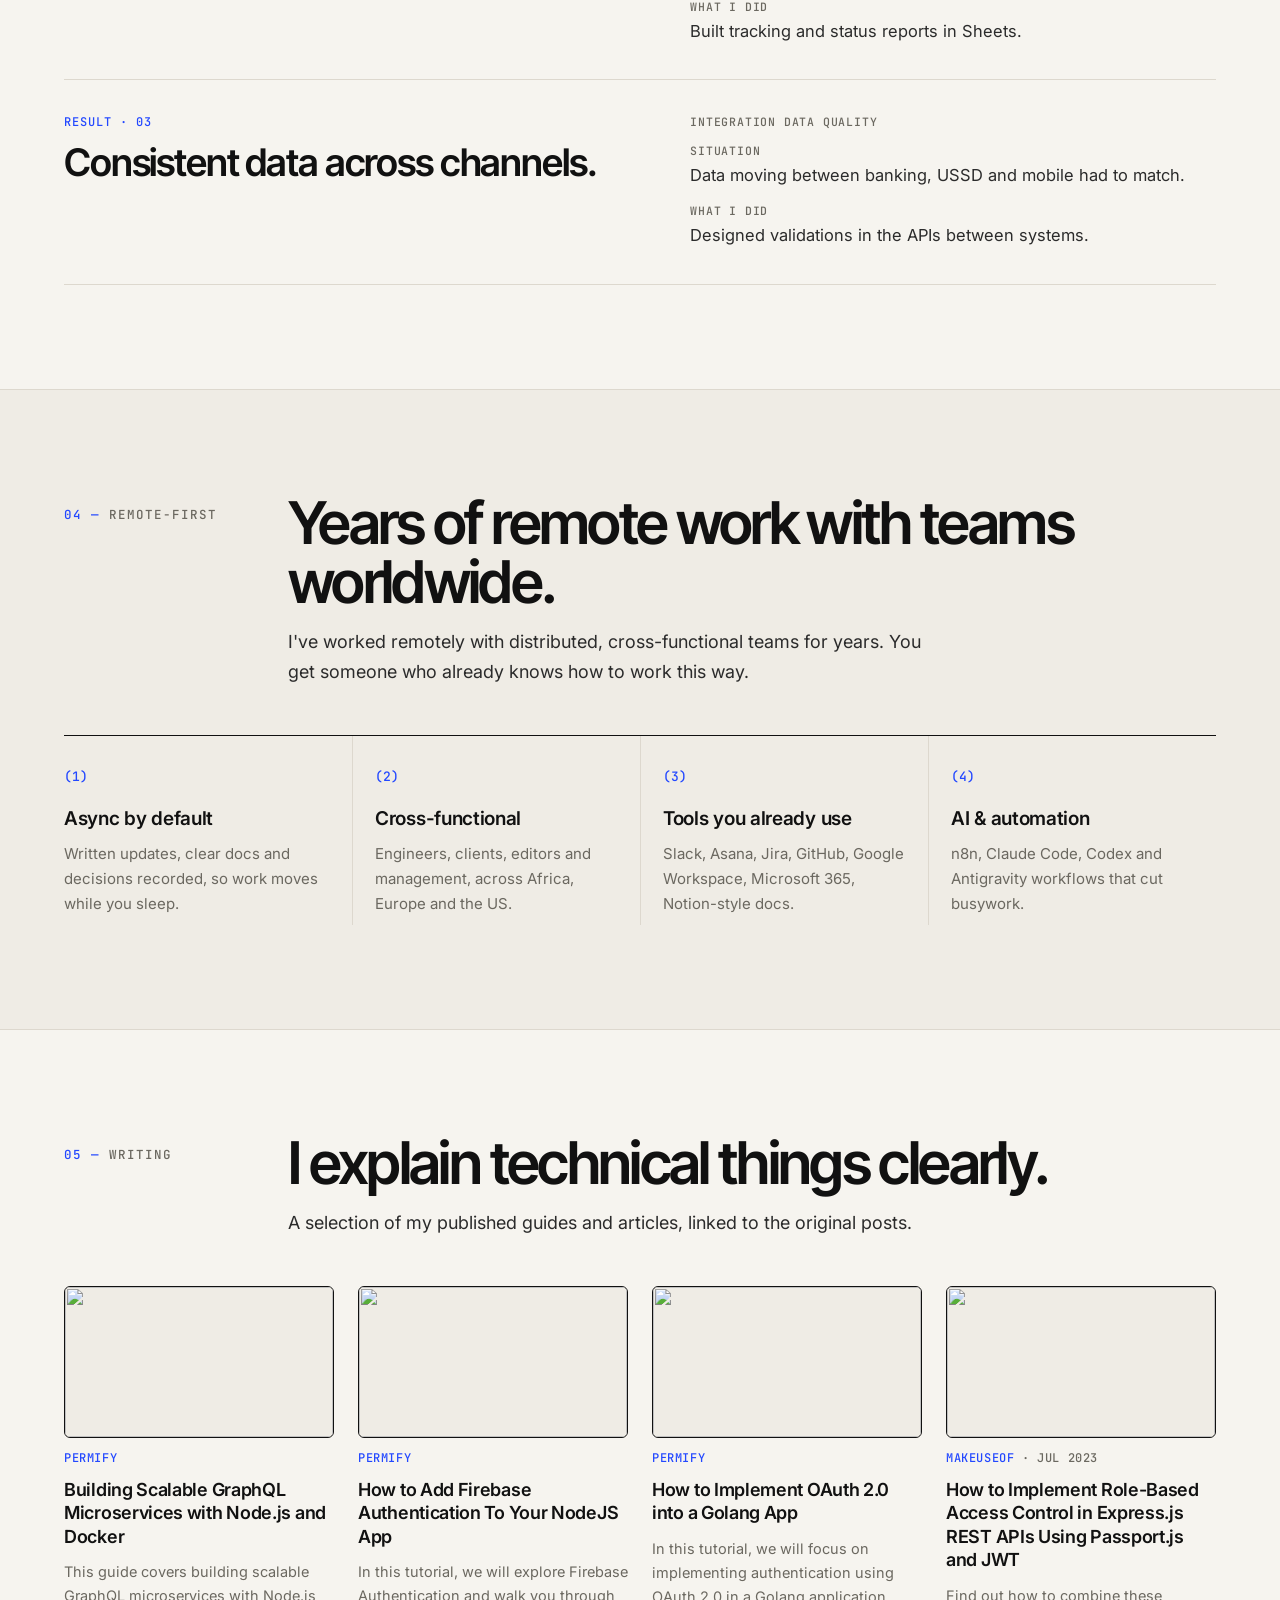
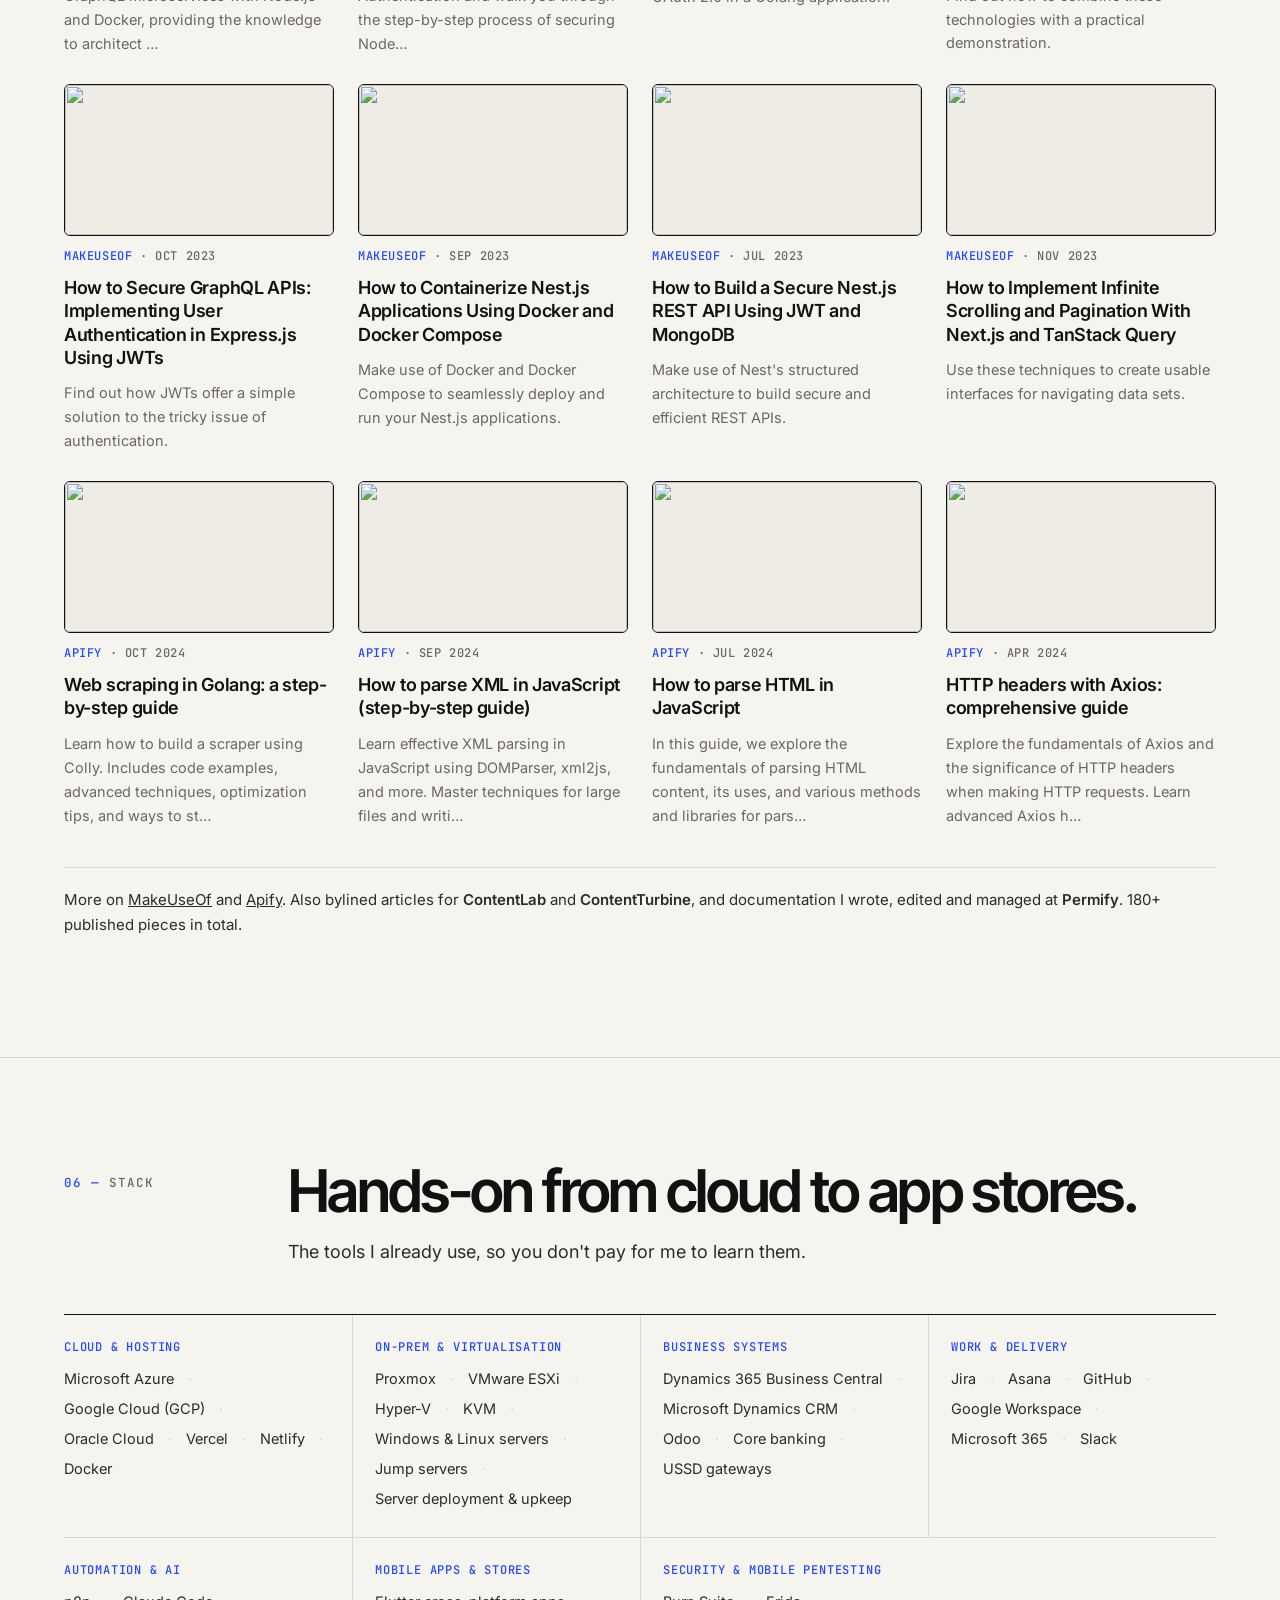
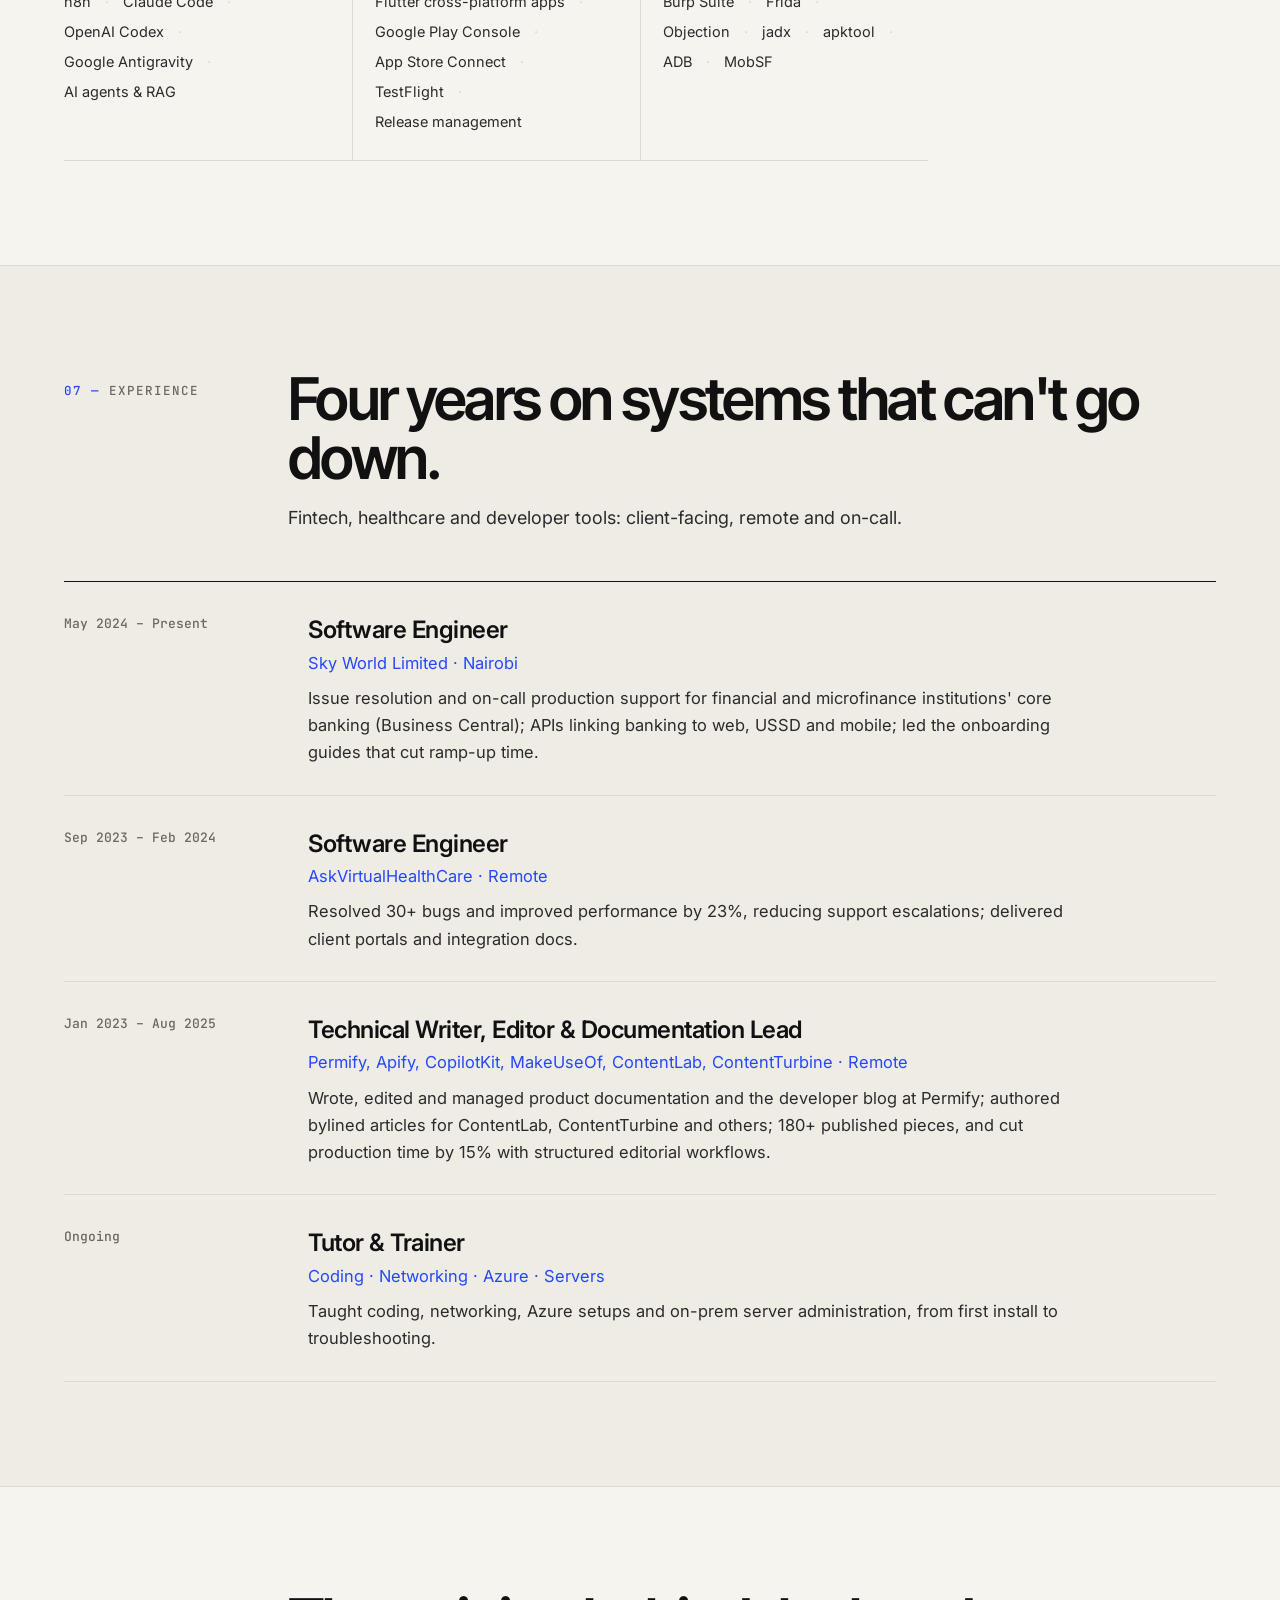
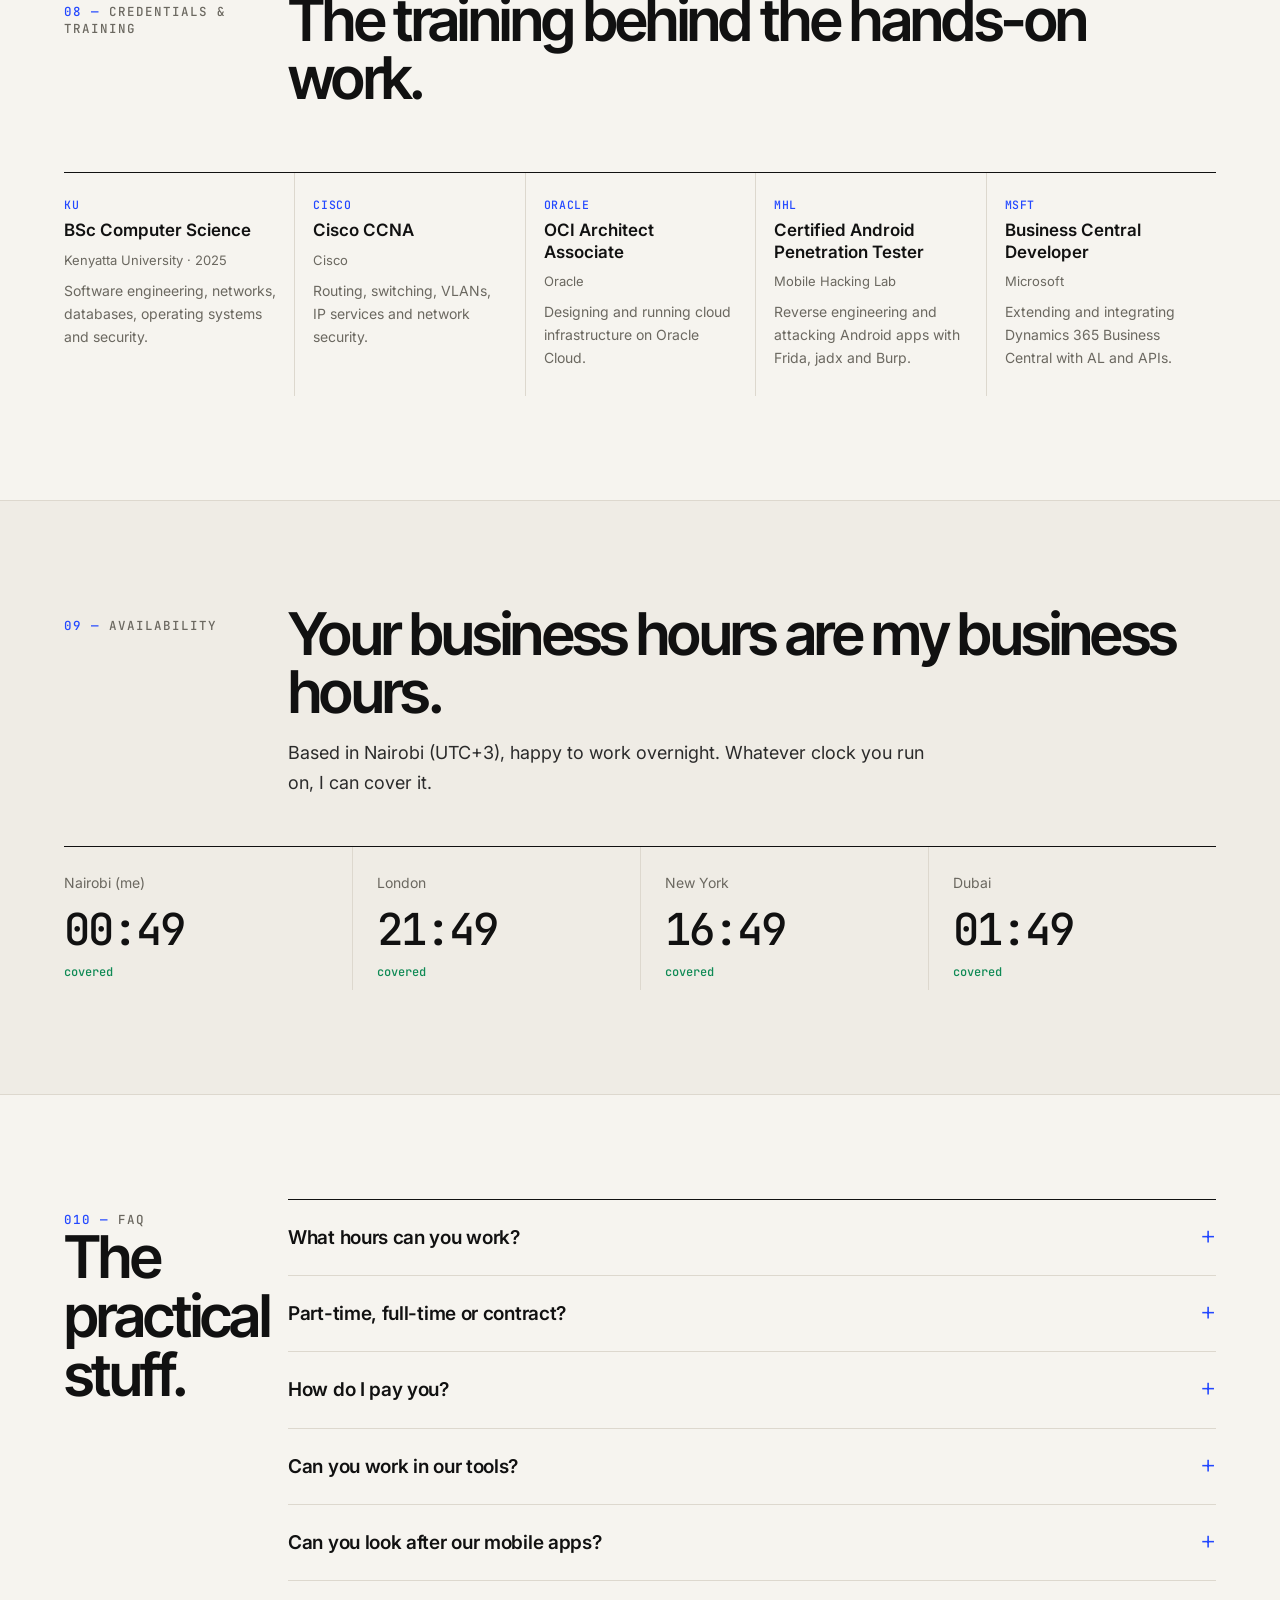
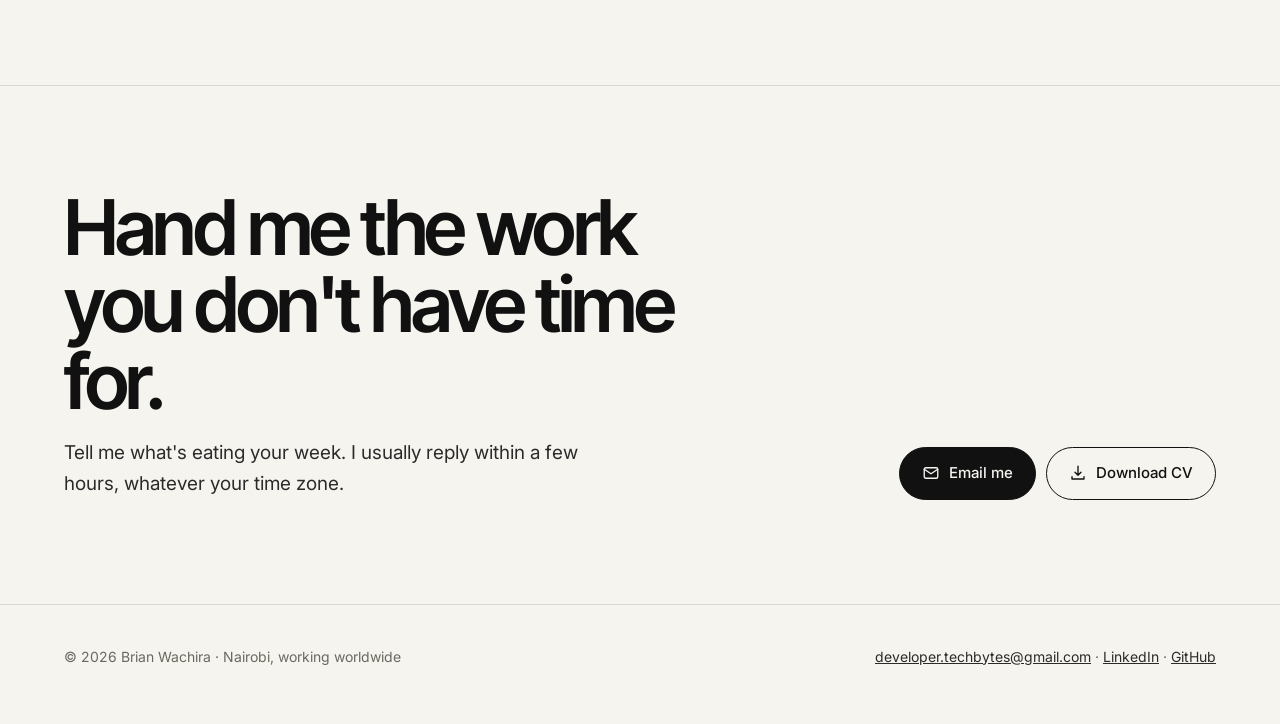
==== commit b46b69c0: "Use developer.techbytes@gmail.com across site and CVs" ====
--- a/data.html
+++ b/data.html
@@ -5,10 +5,10 @@
 <link rel="preconnect" href="https://fonts.googleapis.com"><link rel="preconnect" href="https://fonts.gstatic.com" crossorigin><link href="https://fonts.googleapis.com/css2?family=Inter+Tight:wght@500;600;700&family=Inter:wght@400;500;600&family=JetBrains+Mono:wght@400;500&display=swap" rel="stylesheet"><link rel="stylesheet" href="style.css?v=4"></head><body><nav class="nav" id="nav"><div class="wrap"><a class="brand" href="./"><span class="logo">BW</span>Brian Wachira</a>
 <div class="links"><details class="tracks"><summary>Roles ▾</summary><div class="menu"><a href="support.html" class=""><svg width="18" height="18" viewBox="0 0 24 24" fill="none" stroke="currentColor" stroke-width="1.8" stroke-linecap="round" stroke-linejoin="round" aria-hidden="true"><path d="M4 13v-1a8 8 0 0 1 16 0v1"/><rect x="3" y="13" width="4" height="6" rx="1.5"/><rect x="17" y="13" width="4" height="6" rx="1.5"/><path d="M19 19a3 3 0 0 1-3 3h-3"/></svg> Customer &amp; Technical Support</a><a href="va.html" class=""><svg width="18" height="18" viewBox="0 0 24 24" fill="none" stroke="currentColor" stroke-width="1.8" stroke-linecap="round" stroke-linejoin="round" aria-hidden="true"><path d="M12 3l2 5 5 2-5 2-2 5-2-5-5-2 5-2z"/><path d="M19 15l.8 2 2 .8-2 .8-.8 2-.8-2-2-.8 2-.8z"/></svg> Technical Virtual Assistant</a><a href="developer.html" class=""><svg width="18" height="18" viewBox="0 0 24 24" fill="none" stroke="currentColor" stroke-width="1.8" stroke-linecap="round" stroke-linejoin="round" aria-hidden="true"><path d="m8 9-4 3 4 3"/><path d="m16 9 4 3-4 3"/><path d="m14 5-4 14"/></svg> Mobile &amp; Full-Stack Engineer</a><a href="helpdesk.html" class=""><svg width="18" height="18" viewBox="0 0 24 24" fill="none" stroke="currentColor" stroke-width="1.8" stroke-linecap="round" stroke-linejoin="round" aria-hidden="true"><path d="M14.7 6.3a4 4 0 0 0 5 5L22 14l-8 8-2.3-2.3a4 4 0 0 0-5-5L4 12l2.3-2.3a4 4 0 0 0 5-5L14 2z"/></svg> IT Help Desk</a><a href="sysadmin.html" class=""><svg width="18" height="18" viewBox="0 0 24 24" fill="none" stroke="currentColor" stroke-width="1.8" stroke-linecap="round" stroke-linejoin="round" aria-hidden="true"><rect x="3" y="4" width="18" height="7" rx="2"/><rect x="3" y="13" width="18" height="7" rx="2"/><path d="M7 7.5h.01M7 16.5h.01"/></svg> Systems &amp; Cloud Administrator</a><a href="pm.html" class=""><svg width="18" height="18" viewBox="0 0 24 24" fill="none" stroke="currentColor" stroke-width="1.8" stroke-linecap="round" stroke-linejoin="round" aria-hidden="true"><rect x="3" y="4" width="18" height="16" rx="2"/><path d="M9 4v16M15 4v16"/></svg> Project &amp; Operations Manager</a><a href="success.html" class=""><svg width="18" height="18" viewBox="0 0 24 24" fill="none" stroke="currentColor" stroke-width="1.8" stroke-linecap="round" stroke-linejoin="round" aria-hidden="true"><path d="M5 15c-1 1-1.5 4-1.5 4s3-.5 4-1.5"/><path d="M9 15l-3-3c1-4 5-9 12-9 0 7-5 11-9 12z"/><circle cx="14.5" cy="9.5" r="1.5"/></svg> Customer Success &amp; Onboarding</a><a href="implementation.html" class=""><svg width="18" height="18" viewBox="0 0 24 24" fill="none" stroke="currentColor" stroke-width="1.8" stroke-linecap="round" stroke-linejoin="round" aria-hidden="true"><path d="M9 2v5M15 2v5"/><path d="M6 7h12v4a6 6 0 0 1-12 0z"/><path d="M12 17v5"/></svg> Implementation &amp; API Support</a><a href="data.html" class="on"><svg width="18" height="18" viewBox="0 0 24 24" fill="none" stroke="currentColor" stroke-width="1.8" stroke-linecap="round" stroke-linejoin="round" aria-hidden="true"><path d="M4 20V10M10 20V4M16 20v-7M22 20H2"/></svg> Data &amp; Reporting Analyst</a><a href="tutor.html" class=""><svg width="18" height="18" viewBox="0 0 24 24" fill="none" stroke="currentColor" stroke-width="1.8" stroke-linecap="round" stroke-linejoin="round" aria-hidden="true"><path d="M4 4h6a3 3 0 0 1 3 3v13a2 2 0 0 0-2-2H4z"/><path d="M20 4h-6a3 3 0 0 0-3 3v13a2 2 0 0 1 2-2h7z"/></svg> Coding &amp; IT Tutor</a></div></details>
 <a class="hide" href="#work">Work</a><a class="hide" href="#writing">Writing</a><a class="hide" href="#experience">Experience</a>
-<a class="btn primary sm" href="mailto:dev.brianwachira@gmail.com">Hire me</a></div></div></nav><header class="hero"><div class="wrap"><div class="hero-grid"><div>
+<a class="btn primary sm" href="mailto:developer.techbytes@gmail.com">Hire me</a></div></div></nav><header class="hero"><div class="wrap"><div class="hero-grid"><div>
 <div class="kicker"><span class="live">Available</span><span>Data · reporting · automation</span><span>Remote · any time zone</span></div>
 <h1 class="display">Clean data, <span class="hl">clear reports.</span></h1><p class="lede">I work with financial data in SQL and Business Central every day. I'll clean and structure your data, build the reports your team actually reads, and automate the ones that repeat.</p>
-<div class="ctas"><a class="btn primary" href="mailto:dev.brianwachira@gmail.com?subject=Data%20%26%20Reporting%20Analyst%20role"><svg width="18" height="18" viewBox="0 0 24 24" fill="none" stroke="currentColor" stroke-width="1.8" stroke-linecap="round" stroke-linejoin="round" aria-hidden="true"><rect x="3" y="5" width="18" height="14" rx="2"/><path d="m3 7 9 6 9-6"/></svg> Email me</a><a class="btn ghost" href="Brian_Wachira_CV_implementation.pdf"><svg width="18" height="18" viewBox="0 0 24 24" fill="none" stroke="currentColor" stroke-width="1.8" stroke-linecap="round" stroke-linejoin="round" aria-hidden="true"><path d="M12 3v12m0 0-4-4m4 4 4-4"/><path d="M4 17v3h16v-3"/></svg> Download CV</a></div>
+<div class="ctas"><a class="btn primary" href="mailto:developer.techbytes@gmail.com?subject=Data%20%26%20Reporting%20Analyst%20role"><svg width="18" height="18" viewBox="0 0 24 24" fill="none" stroke="currentColor" stroke-width="1.8" stroke-linecap="round" stroke-linejoin="round" aria-hidden="true"><rect x="3" y="5" width="18" height="14" rx="2"/><path d="m3 7 9 6 9-6"/></svg> Email me</a><a class="btn ghost" href="Brian_Wachira_CV_implementation.pdf"><svg width="18" height="18" viewBox="0 0 24 24" fill="none" stroke="currentColor" stroke-width="1.8" stroke-linecap="round" stroke-linejoin="round" aria-hidden="true"><path d="M12 3v12m0 0-4-4m4 4 4-4"/><path d="M4 17v3h16v-3"/></svg> Download CV</a></div>
 <div class="trust"><span>Worked with teams at <b>Sky World</b>, <b>AskVirtualHealthCare</b>, <b>Permify</b>, <b>Apify</b>, <b>CopilotKit</b> &amp; more</span></div></div><div class="demo"><div class="card"><div class="bar"><span class="dots"><i></i><i></i><i></i></span><span class="t">report · monthly operations</span></div><div class="body"><div class="step done"><span class="dot">✓</span><div><b>Raw exports pulled (SQL + CRM)</b><span>4 sources</span></div><span class="tag ok">DONE</span></div><div class="step done"><span class="dot">✓</span><div><b>Duplicates & gaps cleaned</b><span>Rules documented</span></div><span class="tag ok">DONE</span></div><div class="step done"><span class="dot">✓</span><div><b>Reconciled against source totals</b><span>0 differences</span></div><span class="tag ok">MATCHED</span></div><div class="step "><span class="dot">4</span><div><b>Dashboard & summary written</b><span>For leadership</span></div><span class="tag sky">READY</span></div><div class="step "><span class="dot">5</span><div><b>Next month: fully automated</b><span>n8n schedule</span></div><span class="tag sky">AUTO</span></div></div></div>
 <p class="cap">Illustrative example</p><div class="float a"><span class="ic g"><svg width="16" height="16" viewBox="0 0 24 24" fill="none" stroke="currentColor" stroke-width="1.8" stroke-linecap="round" stroke-linejoin="round" aria-hidden="true"><path d="M4 20V10M10 20V4M16 20v-7M22 20H2"/></svg></span>Reports people actually read</div><div class="float b"><span class="ic "><svg width="16" height="16" viewBox="0 0 24 24" fill="none" stroke="currentColor" stroke-width="1.8" stroke-linecap="round" stroke-linejoin="round" aria-hidden="true"><path d="M20 6 9 17l-5-5"/></svg></span>Reconciled to the source</div></div></div><div class="metrics"><div class="metric"><b>4 yrs</b><span>in tech, supporting users &amp; live systems</span></div><div class="metric"><b>180+</b><span>guides &amp; tutorials published</span></div><div class="metric"><b>30+</b><span>user-reported bugs resolved at one client</span></div><div class="metric"><b>Play + iOS</b><span>cross-platform apps shipped to both stores</span></div></div></div></header>
 <section id="services"><div class="wrap"><div class="shead"><div class="eyebrow">What I'll do for you</div><div><h2 class="display">Data & Reporting Analyst, handled end to end.</h2><p class="sub">Clear ownership, written standards, and automation wherever the work repeats.</p></div></div><div class="bento">
@@ -28,5 +28,5 @@
 <section><div class="wrap two"><div><div class="eyebrow">FAQ</div><h2 class="display">The practical stuff.</h2></div><div class="faq"><details><summary>What hours can you work?</summary><p>Any. I'm in Nairobi (UTC+3) and happy to cover US, European or Asia-Pacific business hours, including overnight shifts, evenings and weekends.</p></details><details><summary>Part-time, full-time or contract?</summary><p>All three. I'm open to part-time, contract and full-time remote arrangements.</p></details><details><summary>How do I pay you?</summary><p>Payoneer, Wise, PayPal or bank transfer, whichever suits you.</p></details><details><summary>Can you work in our tools?</summary><p>Very likely already. I work across Azure, GCP, Proxmox, ESXi, Hyper-V, Jira, Asana, Dynamics CRM and Business Central, Odoo, n8n and AI coding tools, and I pick up new ones fast.</p></details><details><summary>Can you look after our mobile apps?</summary><p>Yes. I build and ship cross-platform apps and manage Google Play Console and App Store Connect releases end to end.</p></details></div></div></section>
 <section><div class="wrap"><div class="cta"><div><h2 class="display">Hand me the work you don't have time for.</h2>
 <p>Tell me what's eating your week. I usually reply within a few hours, whatever your time zone.</p></div>
-<div class="ctas"><a class="btn primary" href="mailto:dev.brianwachira@gmail.com"><svg width="18" height="18" viewBox="0 0 24 24" fill="none" stroke="currentColor" stroke-width="1.8" stroke-linecap="round" stroke-linejoin="round" aria-hidden="true"><rect x="3" y="5" width="18" height="14" rx="2"/><path d="m3 7 9 6 9-6"/></svg> Email me</a><a class="btn ghost" href="Brian_Wachira_CV_implementation.pdf"><svg width="18" height="18" viewBox="0 0 24 24" fill="none" stroke="currentColor" stroke-width="1.8" stroke-linecap="round" stroke-linejoin="round" aria-hidden="true"><path d="M12 3v12m0 0-4-4m4 4 4-4"/><path d="M4 17v3h16v-3"/></svg> Download CV</a></div></div></div></section><footer><div class="wrap"><span>© 2026 Brian Wachira · Nairobi, working worldwide</span><span><a href="mailto:dev.brianwachira@gmail.com">dev.brianwachira@gmail.com</a> · <a href="https://linkedin.com/in/brian-wachira">LinkedIn</a> · <a href="https://github.com/ItsWachira">GitHub</a></span></div></footer><script>(function(){var n=document.getElementById('nav');addEventListener('scroll',function(){n.classList.toggle('scrolled',scrollY>8)});
+<div class="ctas"><a class="btn primary" href="mailto:developer.techbytes@gmail.com"><svg width="18" height="18" viewBox="0 0 24 24" fill="none" stroke="currentColor" stroke-width="1.8" stroke-linecap="round" stroke-linejoin="round" aria-hidden="true"><rect x="3" y="5" width="18" height="14" rx="2"/><path d="m3 7 9 6 9-6"/></svg> Email me</a><a class="btn ghost" href="Brian_Wachira_CV_implementation.pdf"><svg width="18" height="18" viewBox="0 0 24 24" fill="none" stroke="currentColor" stroke-width="1.8" stroke-linecap="round" stroke-linejoin="round" aria-hidden="true"><path d="M12 3v12m0 0-4-4m4 4 4-4"/><path d="M4 17v3h16v-3"/></svg> Download CV</a></div></div></div></section><footer><div class="wrap"><span>© 2026 Brian Wachira · Nairobi, working worldwide</span><span><a href="mailto:developer.techbytes@gmail.com">developer.techbytes@gmail.com</a> · <a href="https://linkedin.com/in/brian-wachira">LinkedIn</a> · <a href="https://github.com/ItsWachira">GitHub</a></span></div></footer><script>(function(){var n=document.getElementById('nav');addEventListener('scroll',function(){n.classList.toggle('scrolled',scrollY>8)});
 function u(){document.querySelectorAll('[data-tz]').forEach(function(e){try{e.textContent=new Intl.DateTimeFormat('en-GB',{hour:'2-digit',minute:'2-digit',timeZone:e.dataset.tz}).format(new Date())}catch(x){}})}u();setInterval(u,30000)})();</script></body></html>
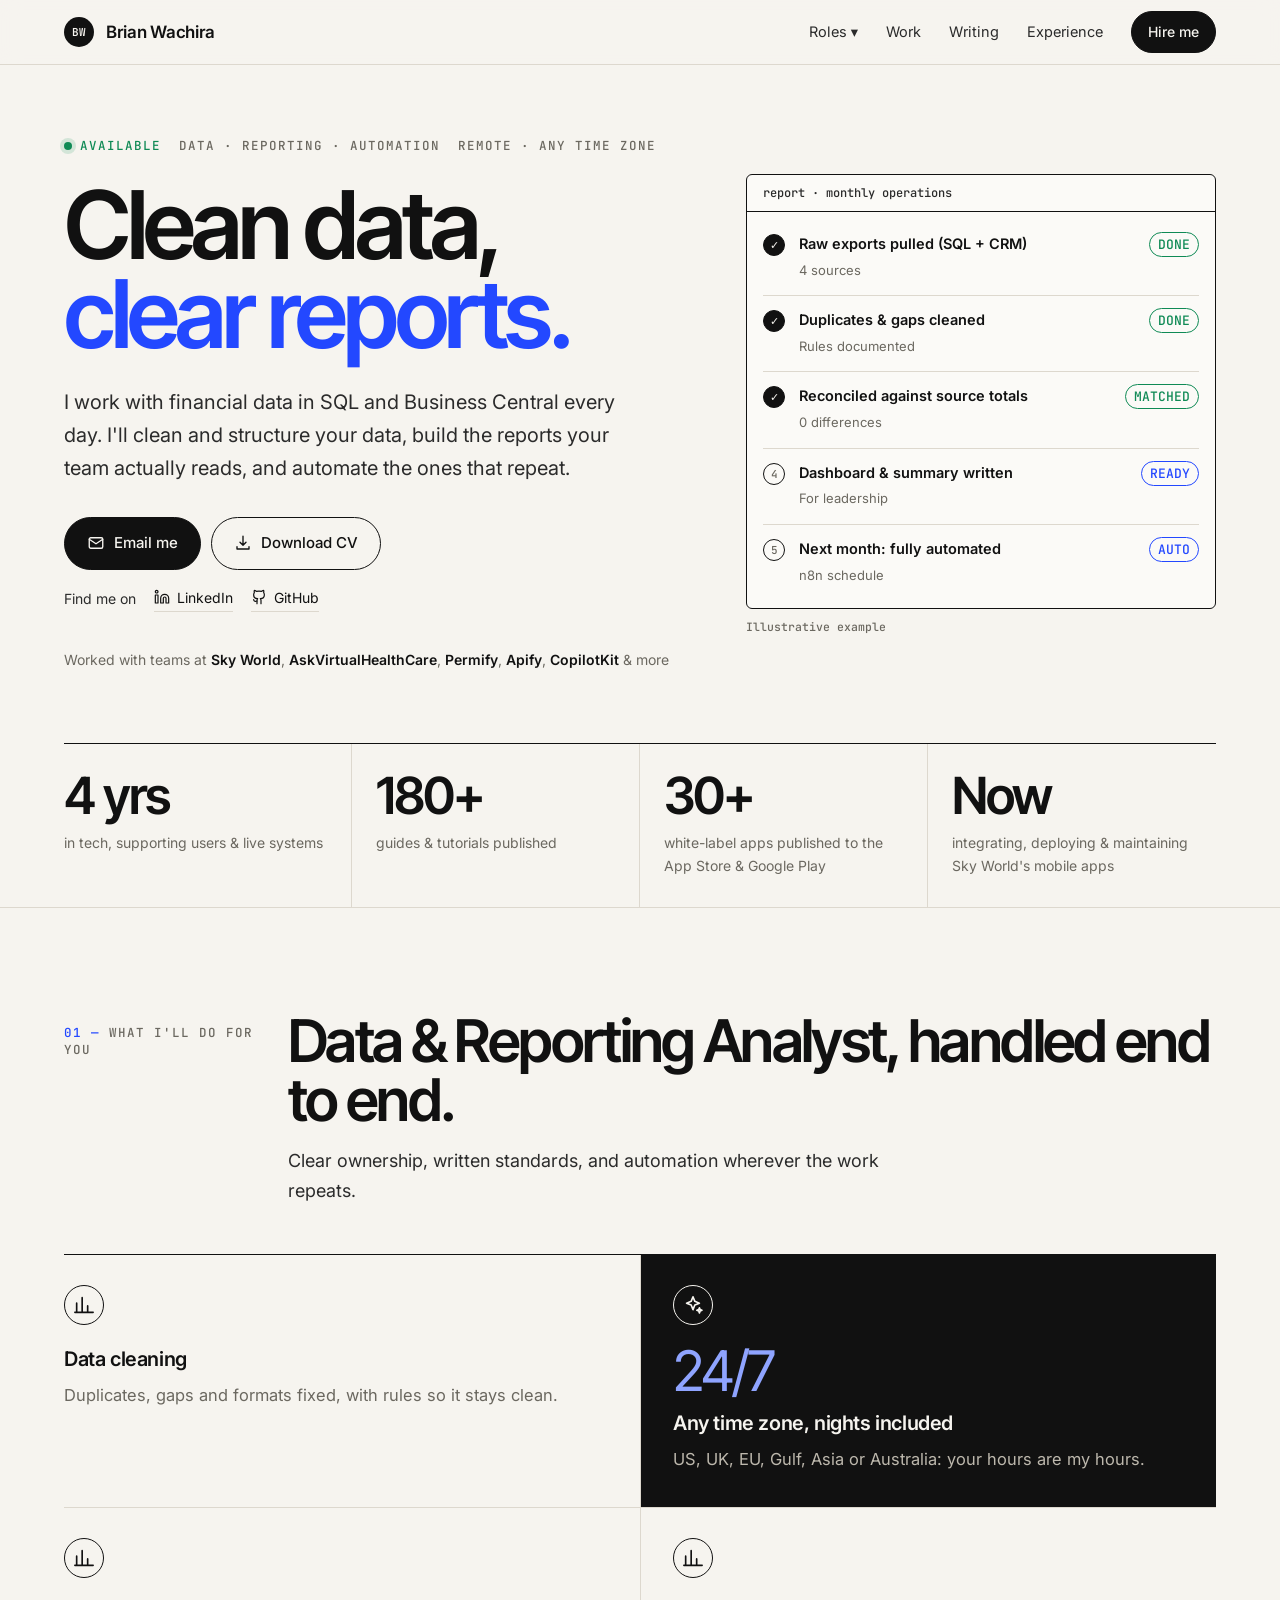
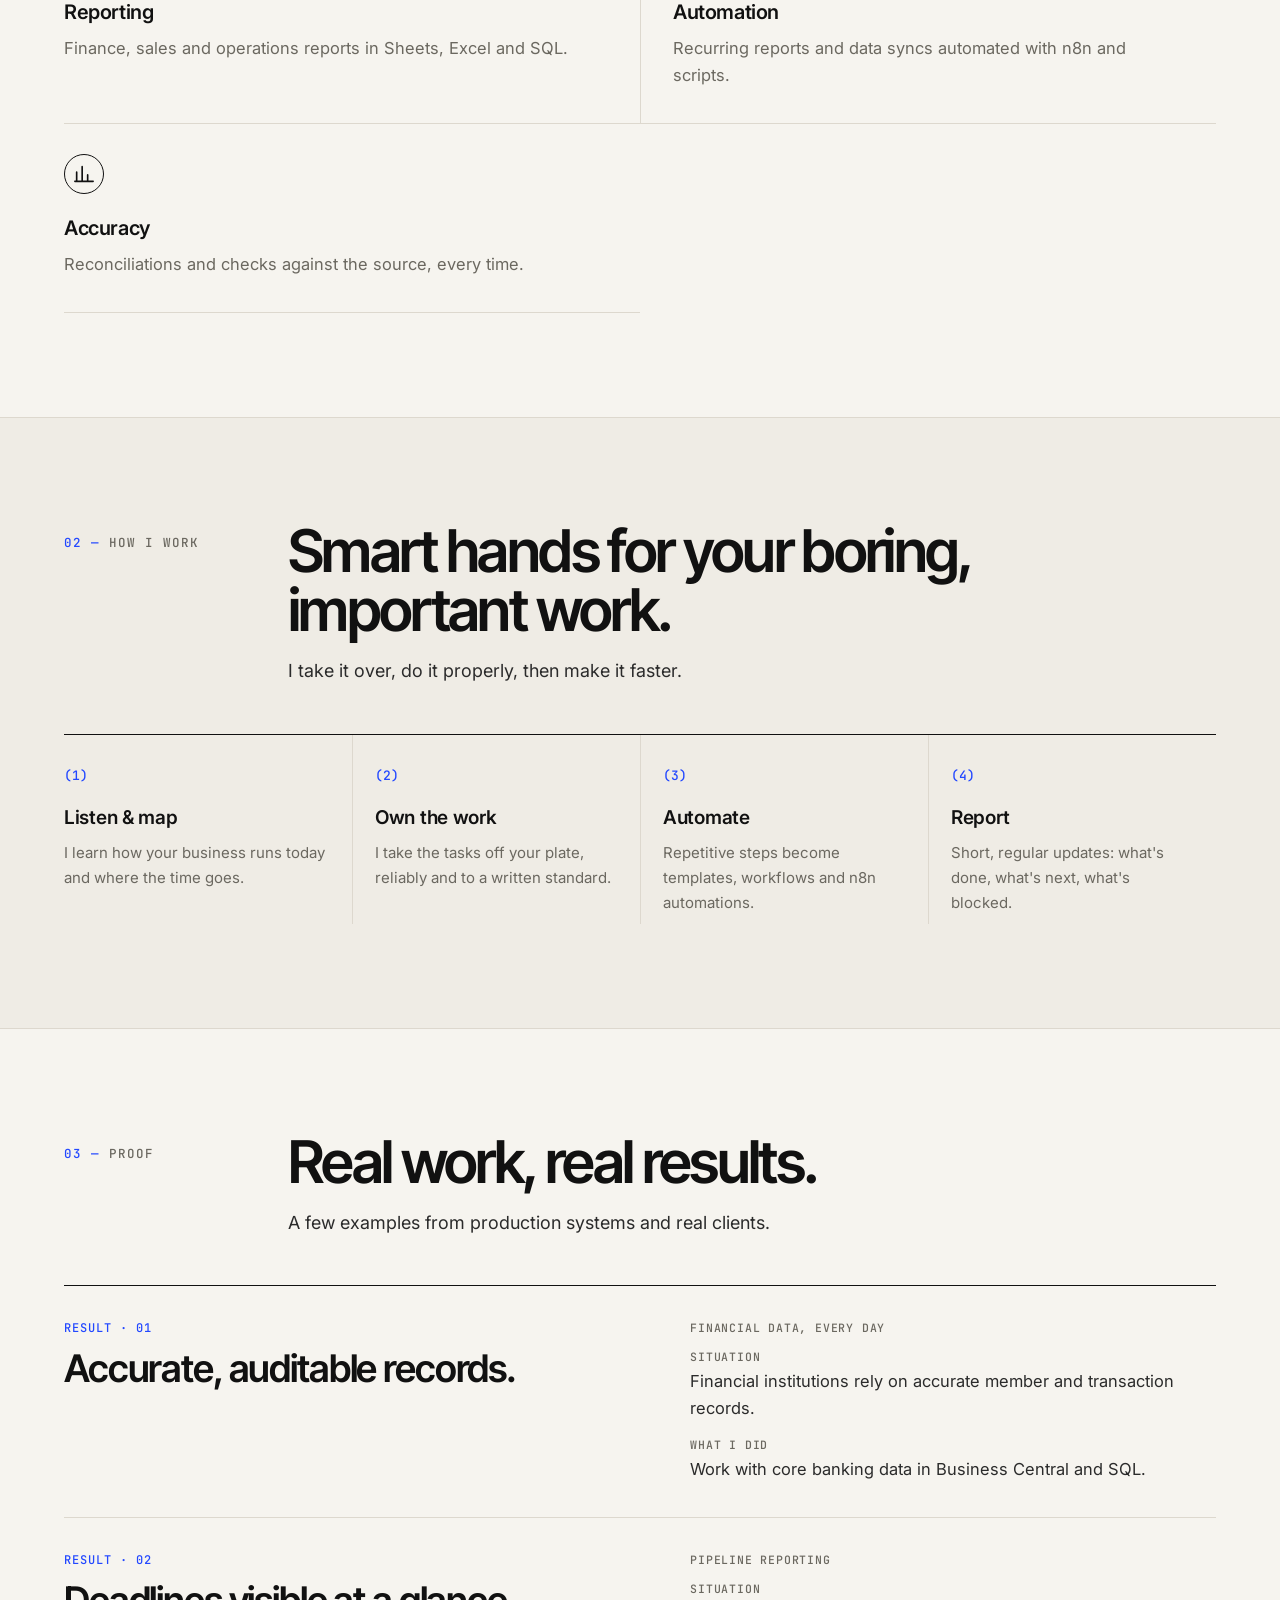
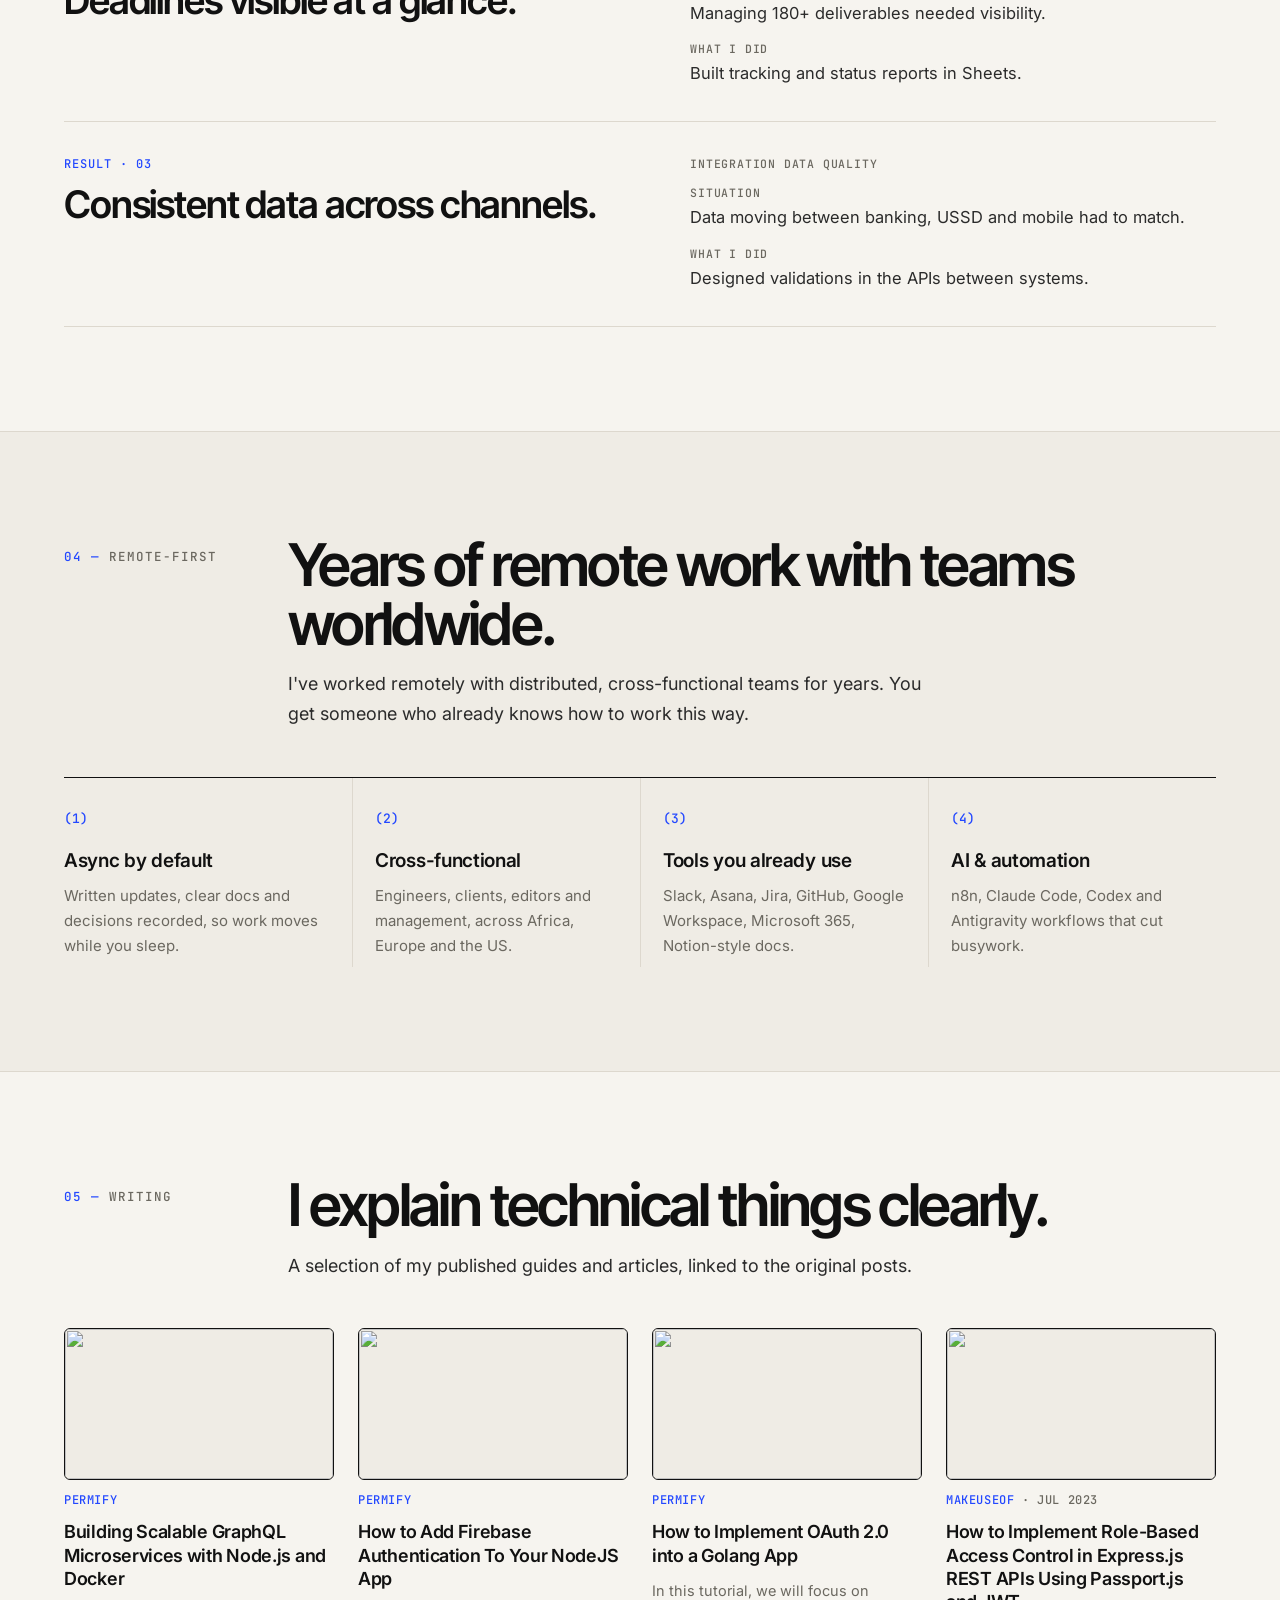
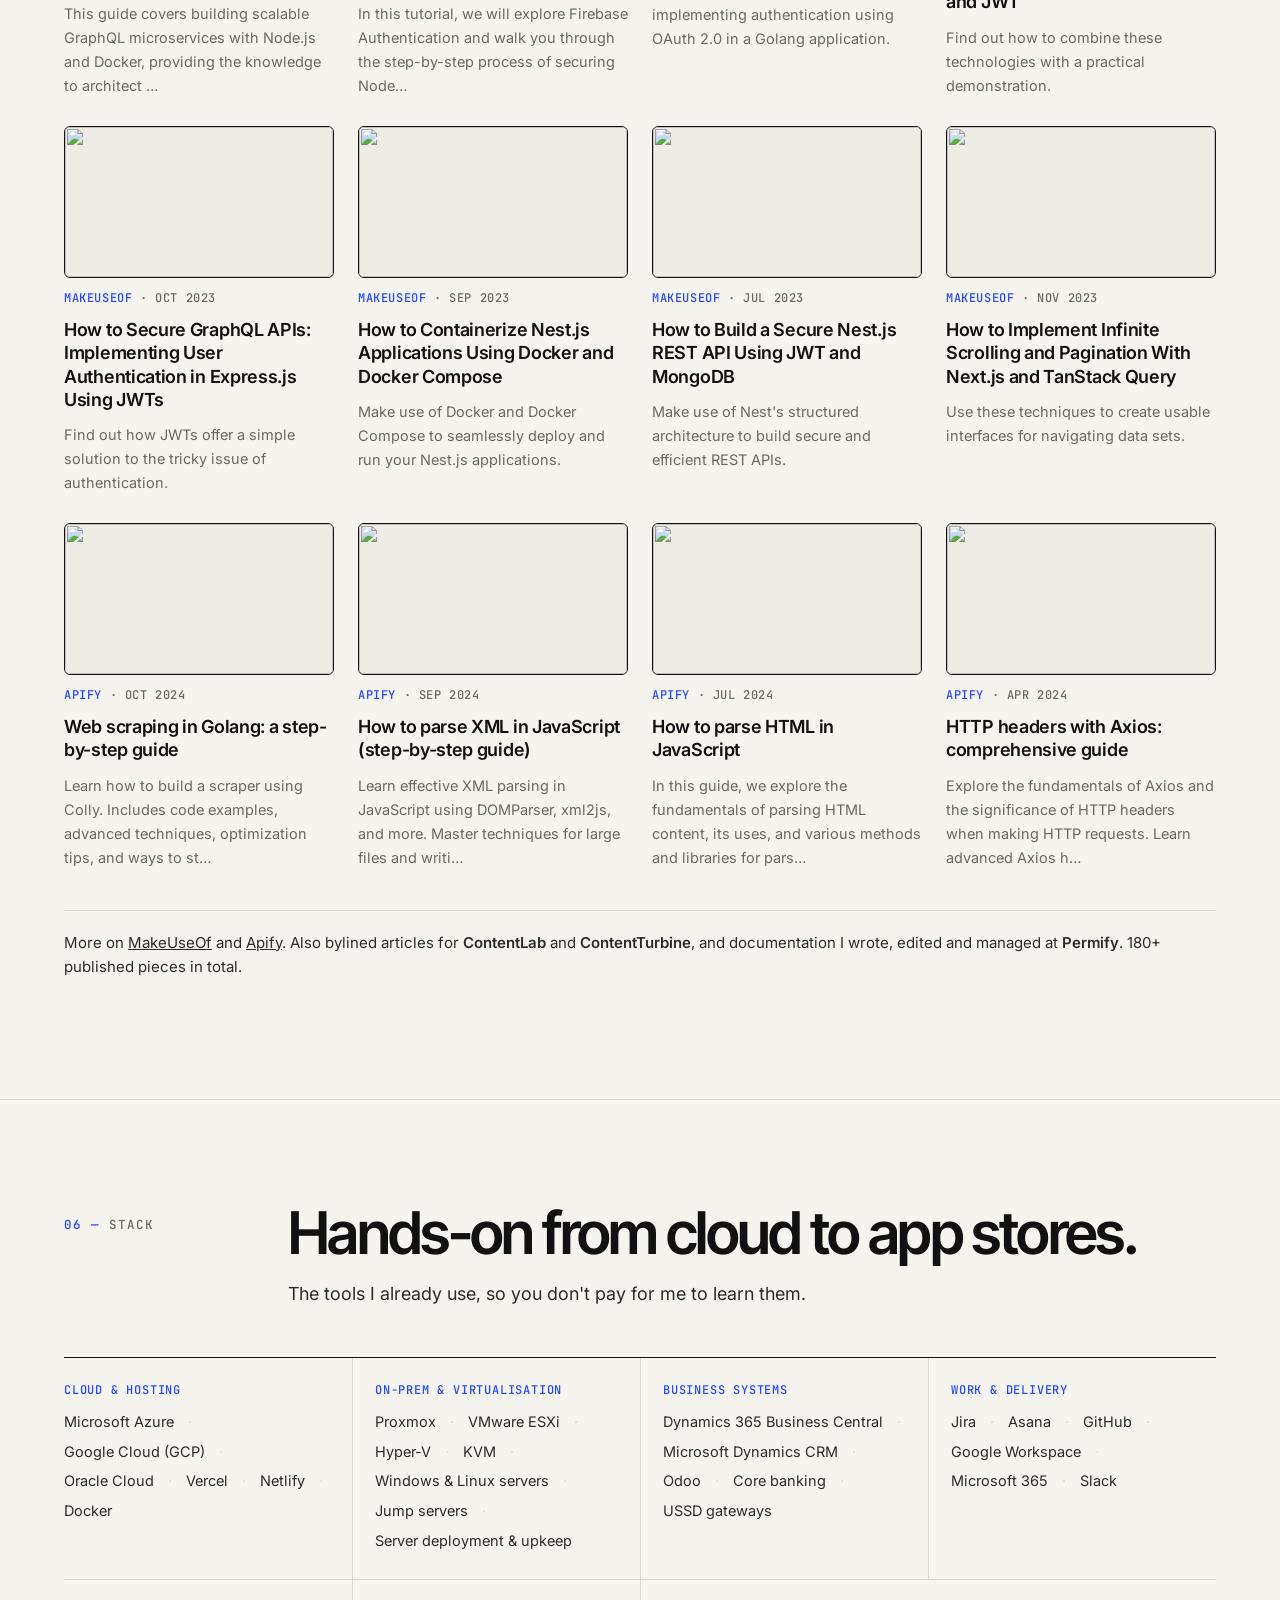
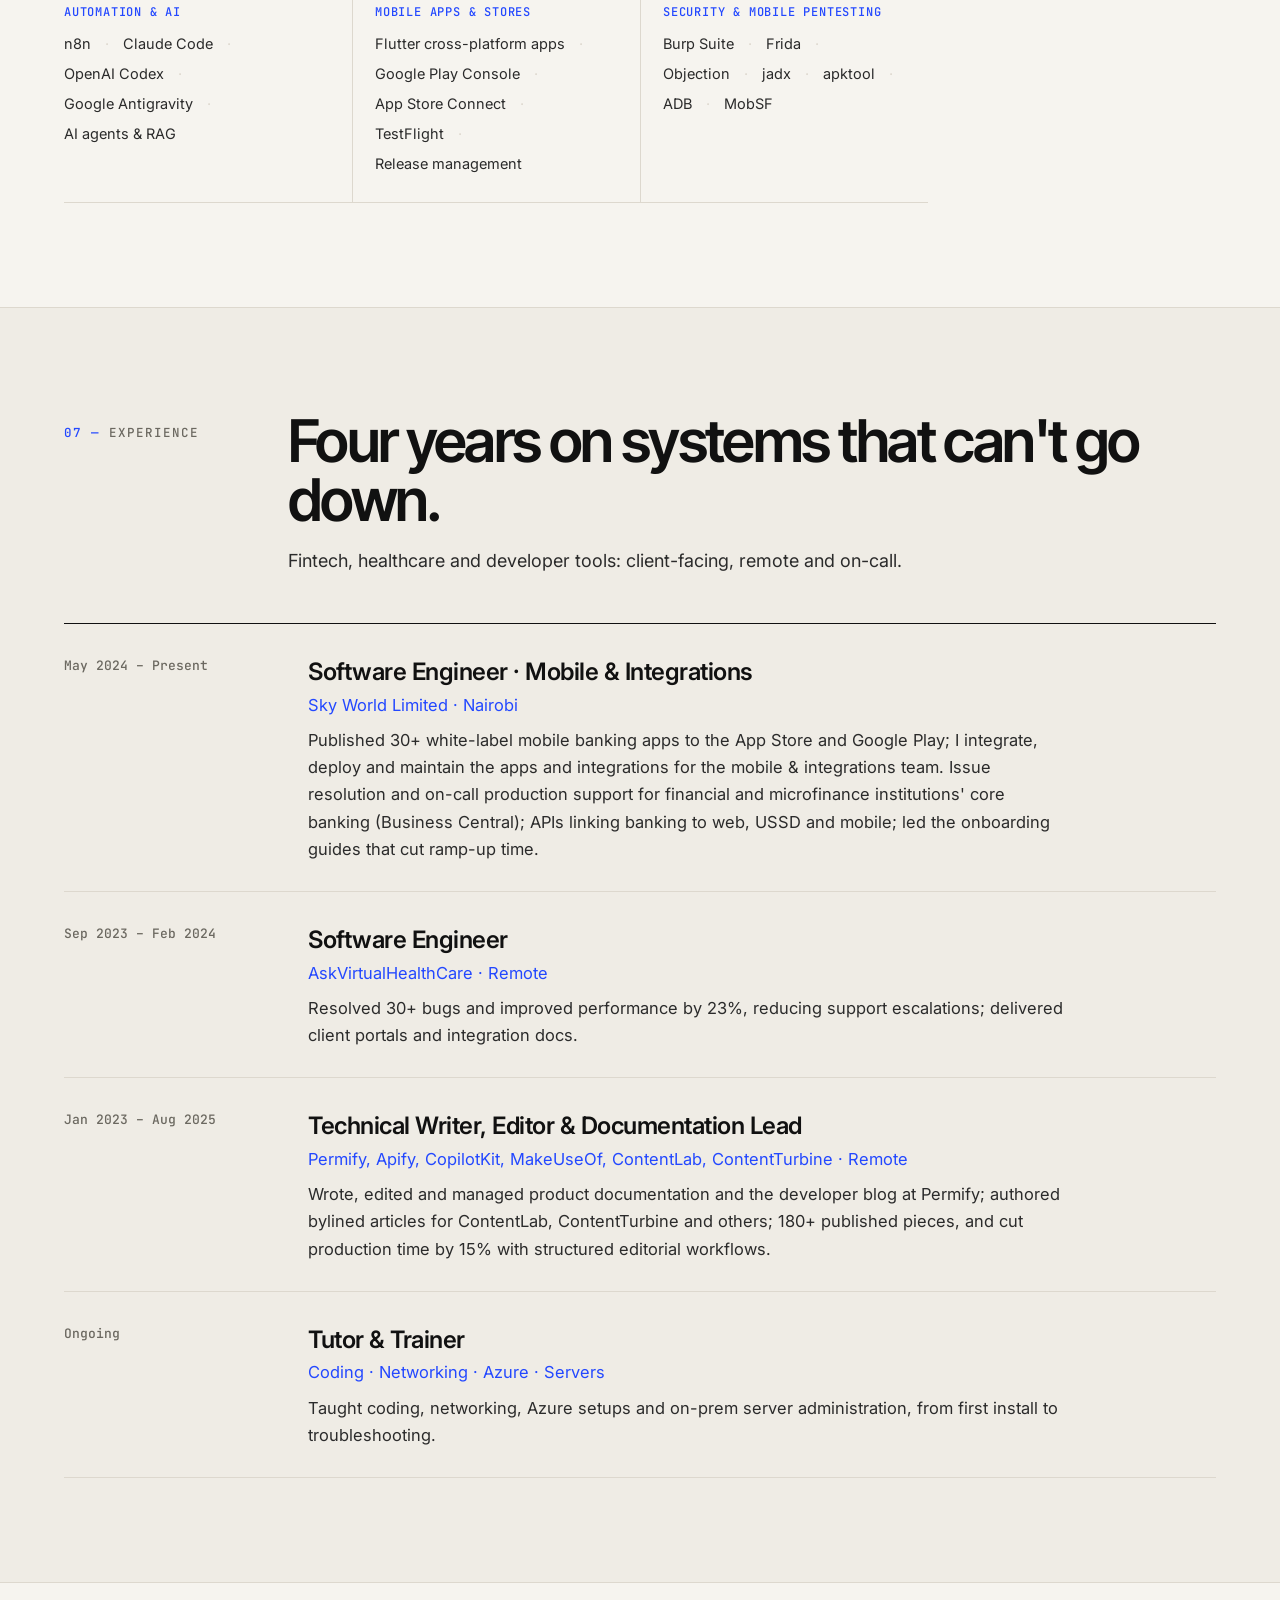
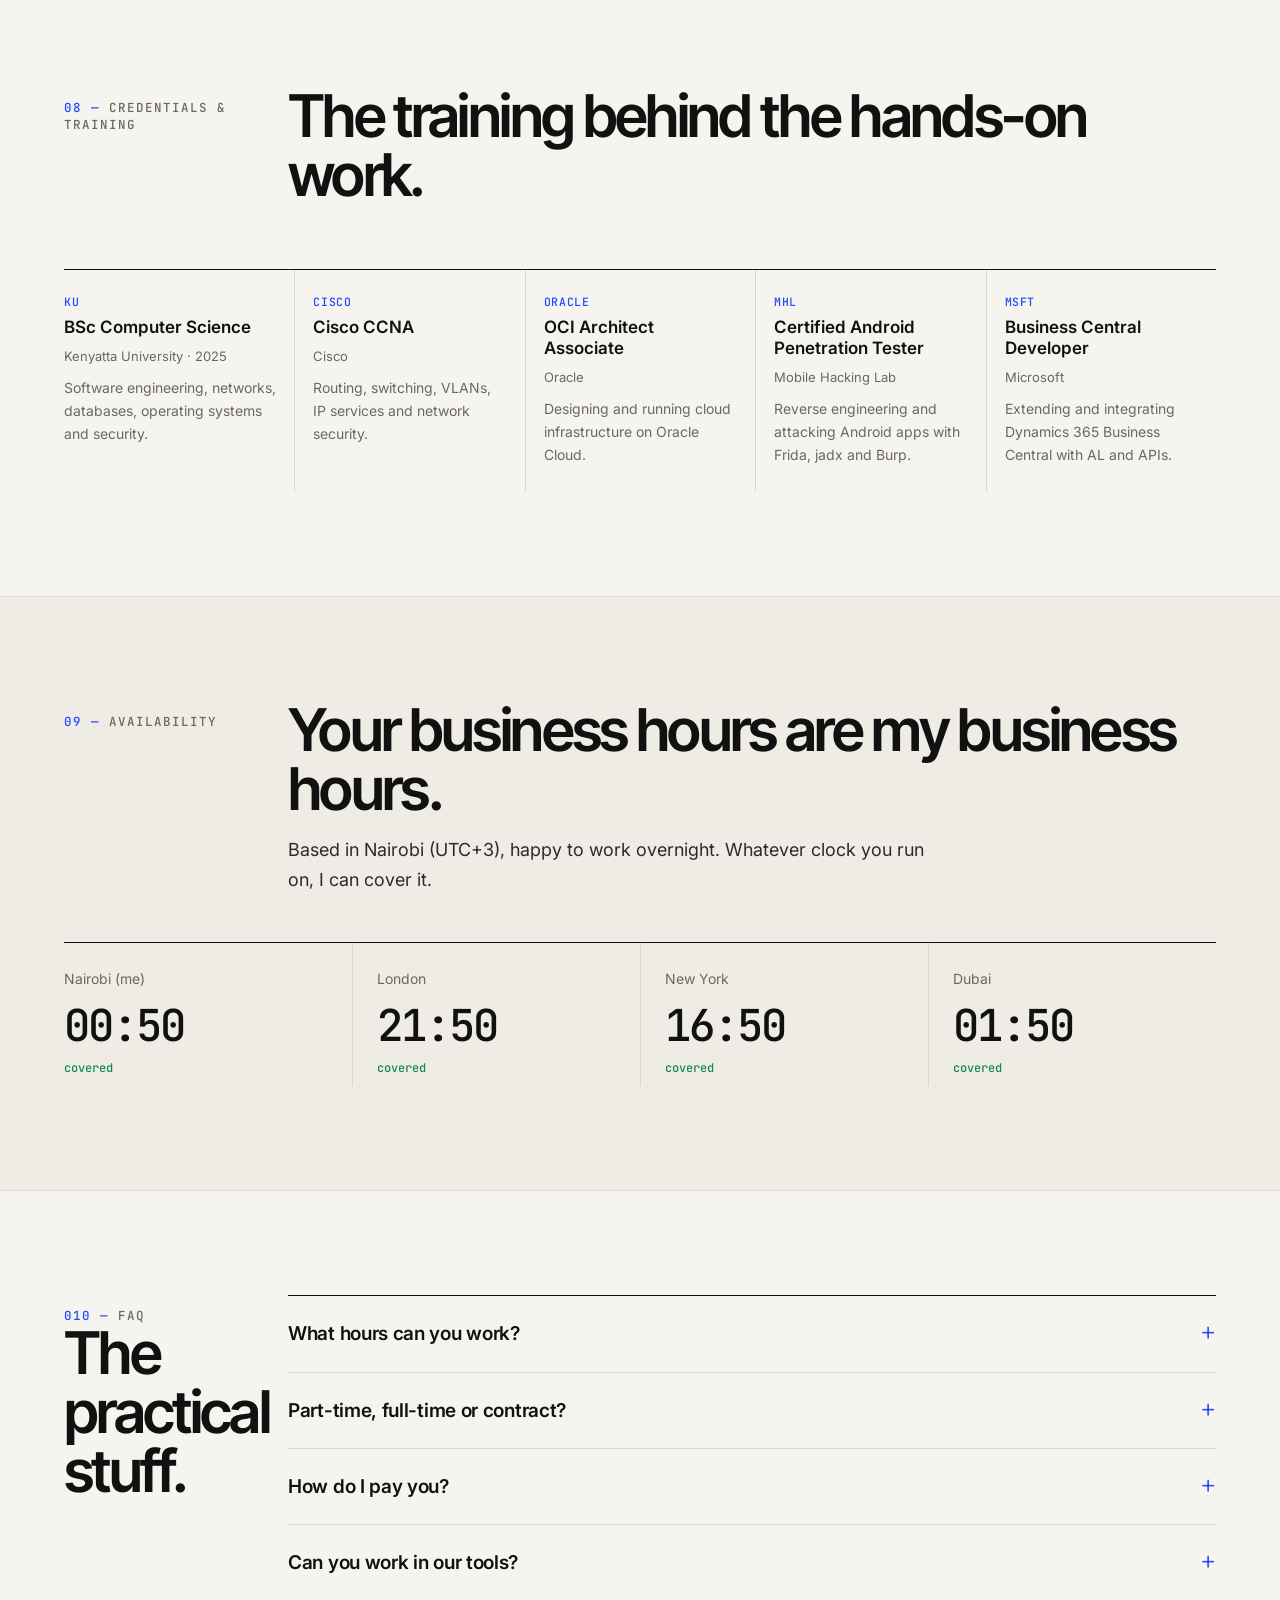
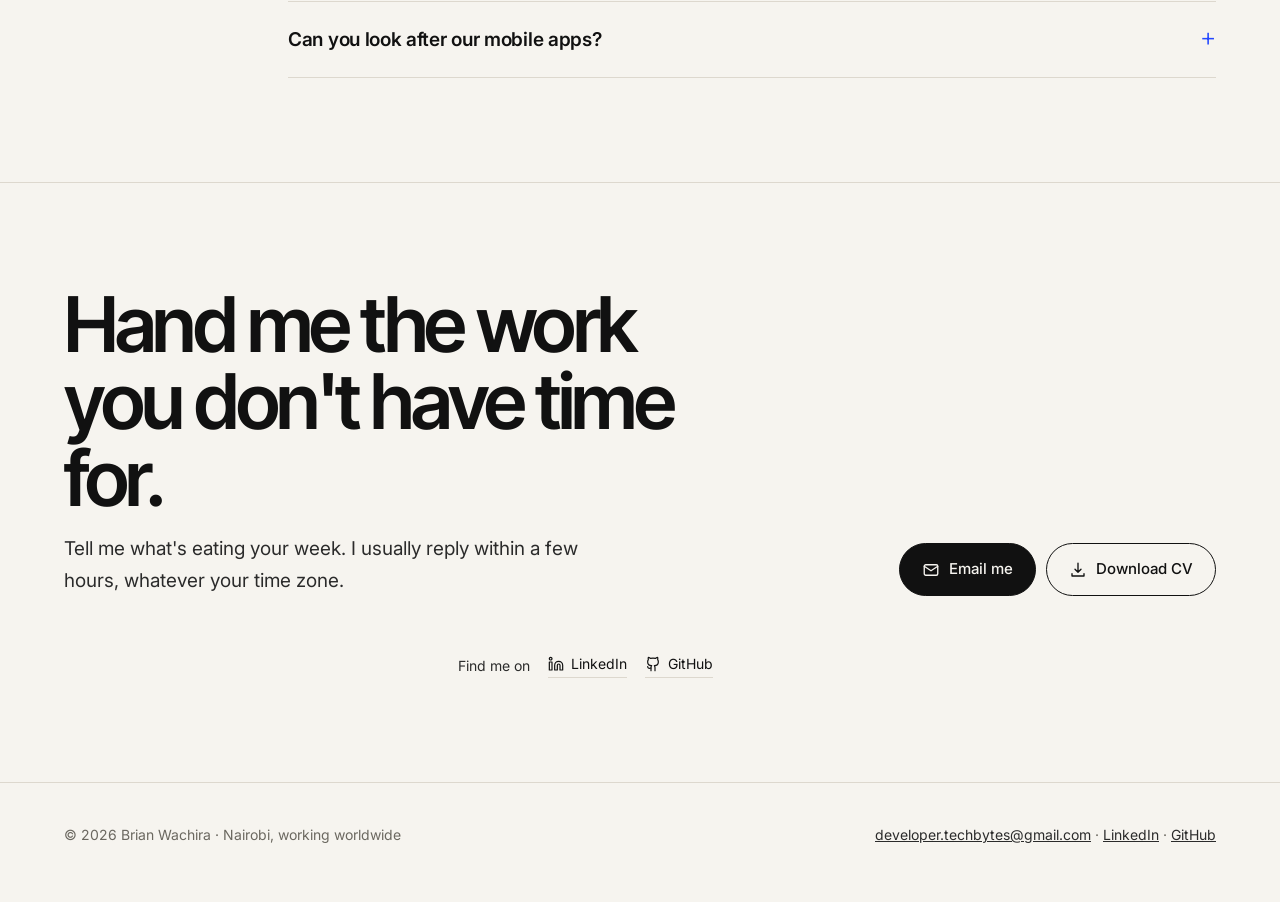
==== commit 4e46b8b4: "Add LinkedIn and GitHub links; 30+ white-label apps and mobile & integrations role" ====
--- a/data.html
+++ b/data.html
@@ -2,15 +2,16 @@
 <title>Brian Wachira · Data & Reporting Analyst</title><meta name="description" content="Brian Wachira, remote data & reporting analyst: software engineer with 4 years supporting production systems. Available in any time zone."><meta property="og:title" content="Brian Wachira · Data & Reporting Analyst"><meta property="og:description" content="Brian Wachira, remote data & reporting analyst: software engineer with 4 years supporting production systems. Available in any time zone.">
 <meta name="theme-color" content="#f6f4ef">
 <link rel="icon" href="data:image/svg+xml,%3Csvg xmlns='http://www.w3.org/2000/svg' viewBox='0 0 64 64'%3E%3Crect width='64' height='64' rx='16' fill='%230b1b33'/%3E%3Ctext x='32' y='42' font-family='Arial' font-weight='800' font-size='26' fill='white' text-anchor='middle'%3EBW%3C/text%3E%3C/svg%3E">
-<link rel="preconnect" href="https://fonts.googleapis.com"><link rel="preconnect" href="https://fonts.gstatic.com" crossorigin><link href="https://fonts.googleapis.com/css2?family=Inter+Tight:wght@500;600;700&family=Inter:wght@400;500;600&family=JetBrains+Mono:wght@400;500&display=swap" rel="stylesheet"><link rel="stylesheet" href="style.css?v=4"></head><body><nav class="nav" id="nav"><div class="wrap"><a class="brand" href="./"><span class="logo">BW</span>Brian Wachira</a>
+<link rel="preconnect" href="https://fonts.googleapis.com"><link rel="preconnect" href="https://fonts.gstatic.com" crossorigin><link href="https://fonts.googleapis.com/css2?family=Inter+Tight:wght@500;600;700&family=Inter:wght@400;500;600&family=JetBrains+Mono:wght@400;500&display=swap" rel="stylesheet"><link rel="stylesheet" href="style.css?v=5"></head><body><nav class="nav" id="nav"><div class="wrap"><a class="brand" href="./"><span class="logo">BW</span>Brian Wachira</a>
 <div class="links"><details class="tracks"><summary>Roles ▾</summary><div class="menu"><a href="support.html" class=""><svg width="18" height="18" viewBox="0 0 24 24" fill="none" stroke="currentColor" stroke-width="1.8" stroke-linecap="round" stroke-linejoin="round" aria-hidden="true"><path d="M4 13v-1a8 8 0 0 1 16 0v1"/><rect x="3" y="13" width="4" height="6" rx="1.5"/><rect x="17" y="13" width="4" height="6" rx="1.5"/><path d="M19 19a3 3 0 0 1-3 3h-3"/></svg> Customer &amp; Technical Support</a><a href="va.html" class=""><svg width="18" height="18" viewBox="0 0 24 24" fill="none" stroke="currentColor" stroke-width="1.8" stroke-linecap="round" stroke-linejoin="round" aria-hidden="true"><path d="M12 3l2 5 5 2-5 2-2 5-2-5-5-2 5-2z"/><path d="M19 15l.8 2 2 .8-2 .8-.8 2-.8-2-2-.8 2-.8z"/></svg> Technical Virtual Assistant</a><a href="developer.html" class=""><svg width="18" height="18" viewBox="0 0 24 24" fill="none" stroke="currentColor" stroke-width="1.8" stroke-linecap="round" stroke-linejoin="round" aria-hidden="true"><path d="m8 9-4 3 4 3"/><path d="m16 9 4 3-4 3"/><path d="m14 5-4 14"/></svg> Mobile &amp; Full-Stack Engineer</a><a href="helpdesk.html" class=""><svg width="18" height="18" viewBox="0 0 24 24" fill="none" stroke="currentColor" stroke-width="1.8" stroke-linecap="round" stroke-linejoin="round" aria-hidden="true"><path d="M14.7 6.3a4 4 0 0 0 5 5L22 14l-8 8-2.3-2.3a4 4 0 0 0-5-5L4 12l2.3-2.3a4 4 0 0 0 5-5L14 2z"/></svg> IT Help Desk</a><a href="sysadmin.html" class=""><svg width="18" height="18" viewBox="0 0 24 24" fill="none" stroke="currentColor" stroke-width="1.8" stroke-linecap="round" stroke-linejoin="round" aria-hidden="true"><rect x="3" y="4" width="18" height="7" rx="2"/><rect x="3" y="13" width="18" height="7" rx="2"/><path d="M7 7.5h.01M7 16.5h.01"/></svg> Systems &amp; Cloud Administrator</a><a href="pm.html" class=""><svg width="18" height="18" viewBox="0 0 24 24" fill="none" stroke="currentColor" stroke-width="1.8" stroke-linecap="round" stroke-linejoin="round" aria-hidden="true"><rect x="3" y="4" width="18" height="16" rx="2"/><path d="M9 4v16M15 4v16"/></svg> Project &amp; Operations Manager</a><a href="success.html" class=""><svg width="18" height="18" viewBox="0 0 24 24" fill="none" stroke="currentColor" stroke-width="1.8" stroke-linecap="round" stroke-linejoin="round" aria-hidden="true"><path d="M5 15c-1 1-1.5 4-1.5 4s3-.5 4-1.5"/><path d="M9 15l-3-3c1-4 5-9 12-9 0 7-5 11-9 12z"/><circle cx="14.5" cy="9.5" r="1.5"/></svg> Customer Success &amp; Onboarding</a><a href="implementation.html" class=""><svg width="18" height="18" viewBox="0 0 24 24" fill="none" stroke="currentColor" stroke-width="1.8" stroke-linecap="round" stroke-linejoin="round" aria-hidden="true"><path d="M9 2v5M15 2v5"/><path d="M6 7h12v4a6 6 0 0 1-12 0z"/><path d="M12 17v5"/></svg> Implementation &amp; API Support</a><a href="data.html" class="on"><svg width="18" height="18" viewBox="0 0 24 24" fill="none" stroke="currentColor" stroke-width="1.8" stroke-linecap="round" stroke-linejoin="round" aria-hidden="true"><path d="M4 20V10M10 20V4M16 20v-7M22 20H2"/></svg> Data &amp; Reporting Analyst</a><a href="tutor.html" class=""><svg width="18" height="18" viewBox="0 0 24 24" fill="none" stroke="currentColor" stroke-width="1.8" stroke-linecap="round" stroke-linejoin="round" aria-hidden="true"><path d="M4 4h6a3 3 0 0 1 3 3v13a2 2 0 0 0-2-2H4z"/><path d="M20 4h-6a3 3 0 0 0-3 3v13a2 2 0 0 1 2-2h7z"/></svg> Coding &amp; IT Tutor</a></div></details>
 <a class="hide" href="#work">Work</a><a class="hide" href="#writing">Writing</a><a class="hide" href="#experience">Experience</a>
 <a class="btn primary sm" href="mailto:developer.techbytes@gmail.com">Hire me</a></div></div></nav><header class="hero"><div class="wrap"><div class="hero-grid"><div>
 <div class="kicker"><span class="live">Available</span><span>Data · reporting · automation</span><span>Remote · any time zone</span></div>
 <h1 class="display">Clean data, <span class="hl">clear reports.</span></h1><p class="lede">I work with financial data in SQL and Business Central every day. I'll clean and structure your data, build the reports your team actually reads, and automate the ones that repeat.</p>
 <div class="ctas"><a class="btn primary" href="mailto:developer.techbytes@gmail.com?subject=Data%20%26%20Reporting%20Analyst%20role"><svg width="18" height="18" viewBox="0 0 24 24" fill="none" stroke="currentColor" stroke-width="1.8" stroke-linecap="round" stroke-linejoin="round" aria-hidden="true"><rect x="3" y="5" width="18" height="14" rx="2"/><path d="m3 7 9 6 9-6"/></svg> Email me</a><a class="btn ghost" href="Brian_Wachira_CV_implementation.pdf"><svg width="18" height="18" viewBox="0 0 24 24" fill="none" stroke="currentColor" stroke-width="1.8" stroke-linecap="round" stroke-linejoin="round" aria-hidden="true"><path d="M12 3v12m0 0-4-4m4 4 4-4"/><path d="M4 17v3h16v-3"/></svg> Download CV</a></div>
+<div class="social"><span>Find me on</span><a href="https://linkedin.com/in/brian-wachira" target="_blank" rel="noopener"><svg width="16" height="16" viewBox="0 0 24 24" fill="none" stroke="currentColor" stroke-width="1.8" stroke-linecap="round" stroke-linejoin="round" aria-hidden="true"><path d="M16 8a6 6 0 0 1 6 6v7h-4v-7a2 2 0 0 0-2-2 2 2 0 0 0-2 2v7h-4v-7a6 6 0 0 1 6-6z"/><rect width="4" height="12" x="2" y="9"/><circle cx="4" cy="4" r="2"/></svg> LinkedIn</a><a href="https://github.com/ItsWachira" target="_blank" rel="noopener"><svg width="16" height="16" viewBox="0 0 24 24" fill="none" stroke="currentColor" stroke-width="1.8" stroke-linecap="round" stroke-linejoin="round" aria-hidden="true"><path d="M15 22v-4a4.8 4.8 0 0 0-1-3.5c3 0 6-2 6-5.5.08-1.25-.27-2.48-1-3.5.28-1.15.28-2.35 0-3.5 0 0-1 0-3 1.5-2.64-.5-5.36-.5-8 0C6 2 5 2 5 2c-.3 1.15-.3 2.35 0 3.5A5.403 5.403 0 0 0 4 9c0 3.5 3 5.5 6 5.5-.39.49-.68 1.05-.85 1.65-.17.6-.22 1.23-.15 1.85v4"/><path d="M9 18c-4.51 2-5-2-5-2"/></svg> GitHub</a></div>
 <div class="trust"><span>Worked with teams at <b>Sky World</b>, <b>AskVirtualHealthCare</b>, <b>Permify</b>, <b>Apify</b>, <b>CopilotKit</b> &amp; more</span></div></div><div class="demo"><div class="card"><div class="bar"><span class="dots"><i></i><i></i><i></i></span><span class="t">report · monthly operations</span></div><div class="body"><div class="step done"><span class="dot">✓</span><div><b>Raw exports pulled (SQL + CRM)</b><span>4 sources</span></div><span class="tag ok">DONE</span></div><div class="step done"><span class="dot">✓</span><div><b>Duplicates & gaps cleaned</b><span>Rules documented</span></div><span class="tag ok">DONE</span></div><div class="step done"><span class="dot">✓</span><div><b>Reconciled against source totals</b><span>0 differences</span></div><span class="tag ok">MATCHED</span></div><div class="step "><span class="dot">4</span><div><b>Dashboard & summary written</b><span>For leadership</span></div><span class="tag sky">READY</span></div><div class="step "><span class="dot">5</span><div><b>Next month: fully automated</b><span>n8n schedule</span></div><span class="tag sky">AUTO</span></div></div></div>
-<p class="cap">Illustrative example</p><div class="float a"><span class="ic g"><svg width="16" height="16" viewBox="0 0 24 24" fill="none" stroke="currentColor" stroke-width="1.8" stroke-linecap="round" stroke-linejoin="round" aria-hidden="true"><path d="M4 20V10M10 20V4M16 20v-7M22 20H2"/></svg></span>Reports people actually read</div><div class="float b"><span class="ic "><svg width="16" height="16" viewBox="0 0 24 24" fill="none" stroke="currentColor" stroke-width="1.8" stroke-linecap="round" stroke-linejoin="round" aria-hidden="true"><path d="M20 6 9 17l-5-5"/></svg></span>Reconciled to the source</div></div></div><div class="metrics"><div class="metric"><b>4 yrs</b><span>in tech, supporting users &amp; live systems</span></div><div class="metric"><b>180+</b><span>guides &amp; tutorials published</span></div><div class="metric"><b>30+</b><span>user-reported bugs resolved at one client</span></div><div class="metric"><b>Play + iOS</b><span>cross-platform apps shipped to both stores</span></div></div></div></header>
+<p class="cap">Illustrative example</p><div class="float a"><span class="ic g"><svg width="16" height="16" viewBox="0 0 24 24" fill="none" stroke="currentColor" stroke-width="1.8" stroke-linecap="round" stroke-linejoin="round" aria-hidden="true"><path d="M4 20V10M10 20V4M16 20v-7M22 20H2"/></svg></span>Reports people actually read</div><div class="float b"><span class="ic "><svg width="16" height="16" viewBox="0 0 24 24" fill="none" stroke="currentColor" stroke-width="1.8" stroke-linecap="round" stroke-linejoin="round" aria-hidden="true"><path d="M20 6 9 17l-5-5"/></svg></span>Reconciled to the source</div></div></div><div class="metrics"><div class="metric"><b>4 yrs</b><span>in tech, supporting users &amp; live systems</span></div><div class="metric"><b>180+</b><span>guides &amp; tutorials published</span></div><div class="metric"><b>30+</b><span>white-label apps published to the App Store &amp; Google Play</span></div><div class="metric"><b>Now</b><span>integrating, deploying &amp; maintaining Sky World's mobile apps</span></div></div></div></header>
 <section id="services"><div class="wrap"><div class="shead"><div class="eyebrow">What I'll do for you</div><div><h2 class="display">Data & Reporting Analyst, handled end to end.</h2><p class="sub">Clear ownership, written standards, and automation wherever the work repeats.</p></div></div><div class="bento">
 <div class="tile t3"><div class="ic"><svg width="22" height="22" viewBox="0 0 24 24" fill="none" stroke="currentColor" stroke-width="1.8" stroke-linecap="round" stroke-linejoin="round" aria-hidden="true"><path d="M4 20V10M10 20V4M16 20v-7M22 20H2"/></svg></div><h3>Data cleaning</h3><p>Duplicates, gaps and formats fixed, with rules so it stays clean.</p></div>
 <div class="tile t3 dark"><div class="ic"><svg width="22" height="22" viewBox="0 0 24 24" fill="none" stroke="currentColor" stroke-width="1.8" stroke-linecap="round" stroke-linejoin="round" aria-hidden="true"><path d="M12 3l2 5 5 2-5 2-2 5-2-5-5-2 5-2z"/><path d="M19 15l.8 2 2 .8-2 .8-.8 2-.8-2-2-.8 2-.8z"/></svg></div><div class="big">24/7</div><h3>Any time zone, nights included</h3><p>US, UK, EU, Gulf, Asia or Australia: your hours are my hours.</p></div>
@@ -22,11 +23,11 @@
 <section class="white" id="remote"><div class="wrap"><div class="shead"><div class="eyebrow">Remote-first</div><div><h2 class="display">Years of remote work with teams worldwide.</h2><p class="sub">I've worked remotely with distributed, cross-functional teams for years. You get someone who already knows how to work this way.</p></div></div><div class="process"><div class="pstep"><h3>Async by default</h3><p>Written updates, clear docs and decisions recorded, so work moves while you sleep.</p></div><div class="pstep"><h3>Cross-functional</h3><p>Engineers, clients, editors and management, across Africa, Europe and the US.</p></div><div class="pstep"><h3>Tools you already use</h3><p>Slack, Asana, Jira, GitHub, Google Workspace, Microsoft 365, Notion-style docs.</p></div><div class="pstep"><h3>AI & automation</h3><p>n8n, Claude Code, Codex and Antigravity workflows that cut busywork.</p></div></div></div></section>
 <section id="writing"><div class="wrap"><div class="shead"><div class="eyebrow">Writing</div><div><h2 class="display">I explain technical things clearly.</h2><p class="sub">A selection of my published guides and articles, linked to the original posts.</p></div></div><div class="blog"><a class="post" href="https://permify.co/post/building-scalable-graphql-microservices-nodejs-docker-guide/" target="_blank" rel="noopener"><div class="thumb"><img src="https://respected-warmth-1fd8bc18e3.media.strapiapp.com/building_scalable_graphql_microservices_nodejs_docker_guide_3f36e0dff6.png" alt="" loading="lazy"></div><div class="meta"><b>Permify</b></div><h3>Building Scalable GraphQL Microservices with Node.js and Docker</h3><p>This guide covers building scalable GraphQL microservices with Node.js and Docker, providing the knowledge to architect …</p></a><a class="post" href="https://permify.co/post/firebase-authentication-nodejs/" target="_blank" rel="noopener"><div class="thumb"><img src="https://respected-warmth-1fd8bc18e3.media.strapiapp.com/firebase_authentication_nodejs_c3fbac08aa.png" alt="" loading="lazy"></div><div class="meta"><b>Permify</b></div><h3>How to Add Firebase Authentication To Your NodeJS App</h3><p>In this tutorial, we will explore Firebase Authentication and walk you through the step-by-step process of securing Node…</p></a><a class="post" href="https://permify.co/post/implement-oauth-2-golang-app/" target="_blank" rel="noopener"><div class="thumb"><img src="https://respected-warmth-1fd8bc18e3.media.strapiapp.com/implement_oauth_2_golang_app_27cc27018f.png" alt="" loading="lazy"></div><div class="meta"><b>Permify</b></div><h3>How to Implement OAuth 2.0 into a Golang App</h3><p>In this tutorial, we will focus on implementing authentication using OAuth 2.0 in a Golang application.</p></a><a class="post" href="https://www.makeuseof.com/role-based-access-control-expressjs-rest-api-passportjs-jwt/" target="_blank" rel="noopener"><div class="thumb"><img src="https://static0.makeuseofimages.com/wordpress/wp-content/uploads/2023/07/how-to-create-aruco-marker-using-python.jpg" alt="" loading="lazy"></div><div class="meta"><b>MakeUseOf</b> · Jul 2023</div><h3>How to Implement Role-Based Access Control in Express.js REST APIs Using Passport.js and JWT</h3><p>Find out how to combine these technologies with a practical demonstration.</p></a><a class="post" href="https://www.makeuseof.com/graphql-apis-secure-user-authentication-expressjs-jwts/" target="_blank" rel="noopener"><div class="thumb"><img src="https://static0.makeuseofimages.com/wordpress/wp-content/uploads/2022/10/API-infrastructure.jpg" alt="" loading="lazy"></div><div class="meta"><b>MakeUseOf</b> · Oct 2023</div><h3>How to Secure GraphQL APIs: Implementing User Authentication in Express.js Using JWTs</h3><p>Find out how JWTs offer a simple solution to the tricky issue of authentication.</p></a><a class="post" href="https://www.makeuseof.com/containerize-nestjs-apps-docker-and-docker-compose/" target="_blank" rel="noopener"><div class="thumb"><img src="https://static0.makeuseofimages.com/wordpress/wp-content/uploads/2023/03/docker.jpg" alt="" loading="lazy"></div><div class="meta"><b>MakeUseOf</b> · Sep 2023</div><h3>How to Containerize Nest.js Applications Using Docker and Docker Compose</h3><p>Make use of Docker and Docker Compose to seamlessly deploy and run your Nest.js applications.</p></a><a class="post" href="https://www.makeuseof.com/nestjs-rest-api-using-jwt-mongodb/" target="_blank" rel="noopener"><div class="thumb"><img src="https://static0.makeuseofimages.com/wordpress/wp-content/uploads/2023/03/nestjs_websocket_article_cover.jpg" alt="" loading="lazy"></div><div class="meta"><b>MakeUseOf</b> · Jul 2023</div><h3>How to Build a Secure Nest.js REST API Using JWT and MongoDB</h3><p>Make use of Nest&#x27;s structured architecture to build secure and efficient REST APIs.</p></a><a class="post" href="https://www.makeuseof.com/next-js-infinite-scrolling-pagination-tanstack-query/" target="_blank" rel="noopener"><div class="thumb"><img src="https://static0.makeuseofimages.com/wordpress/wp-content/uploads/2023/07/altumcode-dc6pb2jdaqs-unsplash-1.jpg" alt="" loading="lazy"></div><div class="meta"><b>MakeUseOf</b> · Nov 2023</div><h3>How to Implement Infinite Scrolling and Pagination With Next.js and TanStack Query</h3><p>Use these techniques to create usable interfaces for navigating data sets.</p></a><a class="post" href="https://blog.apify.com/golang-web-scraping/" target="_blank" rel="noopener"><div class="thumb"><img src="https://storage.ghost.io/c/f2/6e/f26ec999-9a90-4aee-a0d4-9b3ca2bb668f/content/images/2024/10/web_scraping_in_golang.png" alt="" loading="lazy"></div><div class="meta"><b>Apify</b> · Oct 2024</div><h3>Web scraping in Golang: a step-by-step guide</h3><p>Learn how to build a scraper using Colly. Includes code examples, advanced techniques, optimization tips, and ways to st…</p></a><a class="post" href="https://blog.apify.com/javascript-parse-xml/" target="_blank" rel="noopener"><div class="thumb"><img src="https://storage.ghost.io/c/f2/6e/f26ec999-9a90-4aee-a0d4-9b3ca2bb668f/content/images/2024/09/How-to-parse-XML-in-JavaScript.png" alt="" loading="lazy"></div><div class="meta"><b>Apify</b> · Sep 2024</div><h3>How to parse XML in JavaScript (step-by-step guide)</h3><p>Learn effective XML parsing in JavaScript using DOMParser, xml2js, and more. Master techniques for large files and writi…</p></a><a class="post" href="https://blog.apify.com/javascript-parse-html/" target="_blank" rel="noopener"><div class="thumb"><img src="https://storage.ghost.io/c/f2/6e/f26ec999-9a90-4aee-a0d4-9b3ca2bb668f/content/images/2024/07/how_to_parse_html_in_javascript.png" alt="" loading="lazy"></div><div class="meta"><b>Apify</b> · Jul 2024</div><h3>How to parse HTML in JavaScript</h3><p>In this guide, we explore the fundamentals of parsing HTML content, its uses, and various methods and libraries for pars…</p></a><a class="post" href="https://blog.apify.com/http-headers-axios/" target="_blank" rel="noopener"><div class="thumb"><img src="https://storage.ghost.io/c/f2/6e/f26ec999-9a90-4aee-a0d4-9b3ca2bb668f/content/images/2024/04/HTTP-headers-with-Axios_-comprehensive-guide.png" alt="" loading="lazy"></div><div class="meta"><b>Apify</b> · Apr 2024</div><h3>HTTP headers with Axios: comprehensive guide</h3><p>Explore the fundamentals of Axios and the significance of HTTP headers when making HTTP requests. Learn advanced Axios h…</p></a></div><p class="byline">More on <a href="https://www.makeuseof.com/author/gichuhi-wachira/" target="_blank" rel="noopener">MakeUseOf</a> and <a href="https://blog.apify.com/author/brian/" target="_blank" rel="noopener">Apify</a>. Also bylined articles for <b>ContentLab</b> and <b>ContentTurbine</b>, and documentation I wrote, edited and managed at <b>Permify</b>. 180+ published pieces in total.</p></div></section>
 <section id="stack"><div class="wrap"><div class="shead"><div class="eyebrow">Stack</div><div><h2 class="display">Hands-on from cloud to app stores.</h2><p class="sub">The tools I already use, so you don't pay for me to learn them.</p></div></div><div class="stack"><div class="sg"><h3>Cloud &amp; hosting</h3><div class="chips"><span class="chip">Microsoft Azure</span><span class="chip">Google Cloud (GCP)</span><span class="chip">Oracle Cloud</span><span class="chip">Vercel</span><span class="chip">Netlify</span><span class="chip">Docker</span></div></div><div class="sg"><h3>On-prem &amp; virtualisation</h3><div class="chips"><span class="chip">Proxmox</span><span class="chip">VMware ESXi</span><span class="chip">Hyper-V</span><span class="chip">KVM</span><span class="chip">Windows &amp; Linux servers</span><span class="chip">Jump servers</span><span class="chip">Server deployment &amp; upkeep</span></div></div><div class="sg"><h3>Business systems</h3><div class="chips"><span class="chip">Dynamics 365 Business Central</span><span class="chip">Microsoft Dynamics CRM</span><span class="chip">Odoo</span><span class="chip">Core banking</span><span class="chip">USSD gateways</span></div></div><div class="sg"><h3>Work &amp; delivery</h3><div class="chips"><span class="chip">Jira</span><span class="chip">Asana</span><span class="chip">GitHub</span><span class="chip">Google Workspace</span><span class="chip">Microsoft 365</span><span class="chip">Slack</span></div></div><div class="sg"><h3>Automation &amp; AI</h3><div class="chips"><span class="chip">n8n</span><span class="chip">Claude Code</span><span class="chip">OpenAI Codex</span><span class="chip">Google Antigravity</span><span class="chip">AI agents &amp; RAG</span></div></div><div class="sg"><h3>Mobile apps &amp; stores</h3><div class="chips"><span class="chip">Flutter cross-platform apps</span><span class="chip">Google Play Console</span><span class="chip">App Store Connect</span><span class="chip">TestFlight</span><span class="chip">Release management</span></div></div><div class="sg"><h3>Security &amp; mobile pentesting</h3><div class="chips"><span class="chip">Burp Suite</span><span class="chip">Frida</span><span class="chip">Objection</span><span class="chip">jadx</span><span class="chip">apktool</span><span class="chip">ADB</span><span class="chip">MobSF</span></div></div></div></div></section>
-<section class="white" id="experience"><div class="wrap"><div class="shead"><div class="eyebrow">Experience</div><div><h2 class="display">Four years on systems that can't go down.</h2><p class="sub">Fintech, healthcare and developer tools: client-facing, remote and on-call.</p></div></div><div class="tl"><div class="it"><div class="when">May 2024 – Present</div><div><h3>Software Engineer</h3><div class="org">Sky World Limited · Nairobi</div><p>Issue resolution and on-call production support for financial and microfinance institutions' core banking (Business Central); APIs linking banking to web, USSD and mobile; led the onboarding guides that cut ramp-up time.</p></div></div><div class="it"><div class="when">Sep 2023 – Feb 2024</div><div><h3>Software Engineer</h3><div class="org">AskVirtualHealthCare · Remote</div><p>Resolved 30+ bugs and improved performance by 23%, reducing support escalations; delivered client portals and integration docs.</p></div></div><div class="it"><div class="when">Jan 2023 – Aug 2025</div><div><h3>Technical Writer, Editor &amp; Documentation Lead</h3><div class="org">Permify, Apify, CopilotKit, MakeUseOf, ContentLab, ContentTurbine · Remote</div><p>Wrote, edited and managed product documentation and the developer blog at Permify; authored bylined articles for ContentLab, ContentTurbine and others; 180+ published pieces, and cut production time by 15% with structured editorial workflows.</p></div></div><div class="it"><div class="when">Ongoing</div><div><h3>Tutor &amp; Trainer</h3><div class="org">Coding · Networking · Azure · Servers</div><p>Taught coding, networking, Azure setups and on-prem server administration, from first install to troubleshooting.</p></div></div></div></div></section>
+<section class="white" id="experience"><div class="wrap"><div class="shead"><div class="eyebrow">Experience</div><div><h2 class="display">Four years on systems that can't go down.</h2><p class="sub">Fintech, healthcare and developer tools: client-facing, remote and on-call.</p></div></div><div class="tl"><div class="it"><div class="when">May 2024 – Present</div><div><h3>Software Engineer · Mobile &amp; Integrations</h3><div class="org">Sky World Limited · Nairobi</div><p>Published 30+ white-label mobile banking apps to the App Store and Google Play; I integrate, deploy and maintain the apps and integrations for the mobile &amp; integrations team. Issue resolution and on-call production support for financial and microfinance institutions' core banking (Business Central); APIs linking banking to web, USSD and mobile; led the onboarding guides that cut ramp-up time.</p></div></div><div class="it"><div class="when">Sep 2023 – Feb 2024</div><div><h3>Software Engineer</h3><div class="org">AskVirtualHealthCare · Remote</div><p>Resolved 30+ bugs and improved performance by 23%, reducing support escalations; delivered client portals and integration docs.</p></div></div><div class="it"><div class="when">Jan 2023 – Aug 2025</div><div><h3>Technical Writer, Editor &amp; Documentation Lead</h3><div class="org">Permify, Apify, CopilotKit, MakeUseOf, ContentLab, ContentTurbine · Remote</div><p>Wrote, edited and managed product documentation and the developer blog at Permify; authored bylined articles for ContentLab, ContentTurbine and others; 180+ published pieces, and cut production time by 15% with structured editorial workflows.</p></div></div><div class="it"><div class="when">Ongoing</div><div><h3>Tutor &amp; Trainer</h3><div class="org">Coding · Networking · Azure · Servers</div><p>Taught coding, networking, Azure setups and on-prem server administration, from first install to troubleshooting.</p></div></div></div></div></section>
 <section id="credentials"><div class="wrap"><div class="shead"><div class="eyebrow">Credentials &amp; training</div><div><h2 class="display">The training behind the hands-on work.</h2><p class="sub"> </p></div></div><div class="creds"><div class="cred f"><span class="lg">KU</span><h3>BSc Computer Science</h3><span class="is">Kenyatta University · 2025</span><p>Software engineering, networks, databases, operating systems and security.</p></div><div class="cred"><span class="lg">CISCO</span><h3>Cisco CCNA</h3><span class="is">Cisco</span><p>Routing, switching, VLANs, IP services and network security.</p></div><div class="cred"><span class="lg">ORACLE</span><h3>OCI Architect Associate</h3><span class="is">Oracle</span><p>Designing and running cloud infrastructure on Oracle Cloud.</p></div><div class="cred"><span class="lg">MHL</span><h3>Certified Android Penetration Tester</h3><span class="is">Mobile Hacking Lab</span><p>Reverse engineering and attacking Android apps with Frida, jadx and Burp.</p></div><div class="cred"><span class="lg">MSFT</span><h3>Business Central Developer</h3><span class="is">Microsoft</span><p>Extending and integrating Dynamics 365 Business Central with AL and APIs.</p></div></div></div></section>
 <section class="white" id="hours"><div class="wrap"><div class="shead"><div class="eyebrow">Availability</div><div><h2 class="display">Your business hours are my business hours.</h2><p class="sub">Based in Nairobi (UTC+3), happy to work overnight. Whatever clock you run on, I can cover it.</p></div></div><div class="clocks"><div class="clock"><div class="c">Nairobi (me)</div><div class="t" data-tz="Africa/Nairobi">--:--</div><div class="s">covered</div></div><div class="clock"><div class="c">London</div><div class="t" data-tz="Europe/London">--:--</div><div class="s">covered</div></div><div class="clock"><div class="c">New York</div><div class="t" data-tz="America/New_York">--:--</div><div class="s">covered</div></div><div class="clock"><div class="c">Dubai</div><div class="t" data-tz="Asia/Dubai">--:--</div><div class="s">covered</div></div></div></div></section>
-<section><div class="wrap two"><div><div class="eyebrow">FAQ</div><h2 class="display">The practical stuff.</h2></div><div class="faq"><details><summary>What hours can you work?</summary><p>Any. I'm in Nairobi (UTC+3) and happy to cover US, European or Asia-Pacific business hours, including overnight shifts, evenings and weekends.</p></details><details><summary>Part-time, full-time or contract?</summary><p>All three. I'm open to part-time, contract and full-time remote arrangements.</p></details><details><summary>How do I pay you?</summary><p>Payoneer, Wise, PayPal or bank transfer, whichever suits you.</p></details><details><summary>Can you work in our tools?</summary><p>Very likely already. I work across Azure, GCP, Proxmox, ESXi, Hyper-V, Jira, Asana, Dynamics CRM and Business Central, Odoo, n8n and AI coding tools, and I pick up new ones fast.</p></details><details><summary>Can you look after our mobile apps?</summary><p>Yes. I build and ship cross-platform apps and manage Google Play Console and App Store Connect releases end to end.</p></details></div></div></section>
+<section><div class="wrap two"><div><div class="eyebrow">FAQ</div><h2 class="display">The practical stuff.</h2></div><div class="faq"><details><summary>What hours can you work?</summary><p>Any. I'm in Nairobi (UTC+3) and happy to cover US, European or Asia-Pacific business hours, including overnight shifts, evenings and weekends.</p></details><details><summary>Part-time, full-time or contract?</summary><p>All three. I'm open to part-time, contract and full-time remote arrangements.</p></details><details><summary>How do I pay you?</summary><p>Payoneer, Wise, PayPal or bank transfer, whichever suits you.</p></details><details><summary>Can you work in our tools?</summary><p>Very likely already. I work across Azure, GCP, Proxmox, ESXi, Hyper-V, Jira, Asana, Dynamics CRM and Business Central, Odoo, n8n and AI coding tools, and I pick up new ones fast.</p></details><details><summary>Can you look after our mobile apps?</summary><p>Yes. I've published 30+ white-label apps to the App Store and Google Play, and I deploy and maintain apps and integrations every day, from builds to store review to updates.</p></details></div></div></section>
 <section><div class="wrap"><div class="cta"><div><h2 class="display">Hand me the work you don't have time for.</h2>
 <p>Tell me what's eating your week. I usually reply within a few hours, whatever your time zone.</p></div>
-<div class="ctas"><a class="btn primary" href="mailto:developer.techbytes@gmail.com"><svg width="18" height="18" viewBox="0 0 24 24" fill="none" stroke="currentColor" stroke-width="1.8" stroke-linecap="round" stroke-linejoin="round" aria-hidden="true"><rect x="3" y="5" width="18" height="14" rx="2"/><path d="m3 7 9 6 9-6"/></svg> Email me</a><a class="btn ghost" href="Brian_Wachira_CV_implementation.pdf"><svg width="18" height="18" viewBox="0 0 24 24" fill="none" stroke="currentColor" stroke-width="1.8" stroke-linecap="round" stroke-linejoin="round" aria-hidden="true"><path d="M12 3v12m0 0-4-4m4 4 4-4"/><path d="M4 17v3h16v-3"/></svg> Download CV</a></div></div></div></section><footer><div class="wrap"><span>© 2026 Brian Wachira · Nairobi, working worldwide</span><span><a href="mailto:developer.techbytes@gmail.com">developer.techbytes@gmail.com</a> · <a href="https://linkedin.com/in/brian-wachira">LinkedIn</a> · <a href="https://github.com/ItsWachira">GitHub</a></span></div></footer><script>(function(){var n=document.getElementById('nav');addEventListener('scroll',function(){n.classList.toggle('scrolled',scrollY>8)});
+<div class="ctas"><a class="btn primary" href="mailto:developer.techbytes@gmail.com"><svg width="18" height="18" viewBox="0 0 24 24" fill="none" stroke="currentColor" stroke-width="1.8" stroke-linecap="round" stroke-linejoin="round" aria-hidden="true"><rect x="3" y="5" width="18" height="14" rx="2"/><path d="m3 7 9 6 9-6"/></svg> Email me</a><a class="btn ghost" href="Brian_Wachira_CV_implementation.pdf"><svg width="18" height="18" viewBox="0 0 24 24" fill="none" stroke="currentColor" stroke-width="1.8" stroke-linecap="round" stroke-linejoin="round" aria-hidden="true"><path d="M12 3v12m0 0-4-4m4 4 4-4"/><path d="M4 17v3h16v-3"/></svg> Download CV</a></div><div class="social"><span>Find me on</span><a href="https://linkedin.com/in/brian-wachira" target="_blank" rel="noopener"><svg width="16" height="16" viewBox="0 0 24 24" fill="none" stroke="currentColor" stroke-width="1.8" stroke-linecap="round" stroke-linejoin="round" aria-hidden="true"><path d="M16 8a6 6 0 0 1 6 6v7h-4v-7a2 2 0 0 0-2-2 2 2 0 0 0-2 2v7h-4v-7a6 6 0 0 1 6-6z"/><rect width="4" height="12" x="2" y="9"/><circle cx="4" cy="4" r="2"/></svg> LinkedIn</a><a href="https://github.com/ItsWachira" target="_blank" rel="noopener"><svg width="16" height="16" viewBox="0 0 24 24" fill="none" stroke="currentColor" stroke-width="1.8" stroke-linecap="round" stroke-linejoin="round" aria-hidden="true"><path d="M15 22v-4a4.8 4.8 0 0 0-1-3.5c3 0 6-2 6-5.5.08-1.25-.27-2.48-1-3.5.28-1.15.28-2.35 0-3.5 0 0-1 0-3 1.5-2.64-.5-5.36-.5-8 0C6 2 5 2 5 2c-.3 1.15-.3 2.35 0 3.5A5.403 5.403 0 0 0 4 9c0 3.5 3 5.5 6 5.5-.39.49-.68 1.05-.85 1.65-.17.6-.22 1.23-.15 1.85v4"/><path d="M9 18c-4.51 2-5-2-5-2"/></svg> GitHub</a></div></div></div></section><footer><div class="wrap"><span>© 2026 Brian Wachira · Nairobi, working worldwide</span><span><a href="mailto:developer.techbytes@gmail.com">developer.techbytes@gmail.com</a> · <a href="https://linkedin.com/in/brian-wachira">LinkedIn</a> · <a href="https://github.com/ItsWachira">GitHub</a></span></div></footer><script>(function(){var n=document.getElementById('nav');addEventListener('scroll',function(){n.classList.toggle('scrolled',scrollY>8)});
 function u(){document.querySelectorAll('[data-tz]').forEach(function(e){try{e.textContent=new Intl.DateTimeFormat('en-GB',{hour:'2-digit',minute:'2-digit',timeZone:e.dataset.tz}).format(new Date())}catch(x){}})}u();setInterval(u,30000)})();</script></body></html>
--- a/style.css
+++ b/style.css
@@ -29,6 +29,7 @@
 h1{font-size:clamp(46px,7.4vw,104px);line-height:.94;margin:26px 0 28px}
 .lede{font-size:clamp(17px,1.6vw,20px);color:var(--ink2);max-width:560px;margin:0 0 32px}
 .ctas{display:flex;flex-wrap:wrap;gap:10px}
+.social{display:flex;flex-wrap:wrap;align-items:center;gap:18px;margin-top:16px;font-size:14px;color:var(--ink2)}.social a{display:inline-flex;align-items:center;gap:7px;color:var(--ink);text-decoration:none;border-bottom:1px solid var(--line);padding-bottom:2px}.social a:hover{color:var(--blue);border-color:var(--blue)}
 .trust{margin-top:36px;color:var(--muted);font-size:14px}.trust b{color:var(--ink);font-weight:600}
 /* demo */
 .demo{align-self:center}
@@ -129,7 +130,7 @@
 /* cta */
 .cta{display:grid;grid-template-columns:1.4fr 1fr;gap:40px;align-items:end}
 .cta h2{font-size:clamp(40px,6vw,84px);margin:0 0 16px}.cta p{margin:0;color:var(--ink2);font-size:19px;max-width:560px}
-.cta .ctas{justify-content:flex-end}
+.cta .ctas{justify-content:flex-end}.cta .social{justify-content:flex-end}
 /* hub */
 .tracksgrid{display:grid;grid-template-columns:repeat(2,1fr);border-top:1px solid var(--ink)}
 .trk{display:grid;grid-template-columns:44px 1fr 24px;gap:18px;align-items:start;padding:26px 28px 28px 0;border-bottom:1px solid var(--line);text-decoration:none}
@@ -140,6 +141,6 @@
 .trk .go span{display:none}
 footer{padding:40px 0 56px;color:var(--muted);font-size:14px}
 footer .wrap{display:flex;justify-content:space-between;gap:12px;flex-wrap:wrap}footer a{color:var(--ink2)}
-@media (max-width:1000px){.hero-grid,.cta,.case,.shead,.two{grid-template-columns:1fr}.shead{gap:6px}.metrics,.process,.clocks,.stack,.blog{grid-template-columns:repeat(2,1fr)}.creds{grid-template-columns:repeat(2,1fr)}.cta .ctas{justify-content:flex-start}
+@media (max-width:1000px){.hero-grid,.cta,.case,.shead,.two{grid-template-columns:1fr}.shead{gap:6px}.metrics,.process,.clocks,.stack,.blog{grid-template-columns:repeat(2,1fr)}.creds{grid-template-columns:repeat(2,1fr)}.cta .ctas{justify-content:flex-start}.cta .social{justify-content:flex-start}
 .metric:nth-child(3){padding-left:0}.pstep:nth-child(3),.clock:nth-child(3){padding-left:0;border-left:0}.sg{padding-left:0 !important;border-left:0 !important}.cred{padding-left:0 !important;border-left:0 !important}}
 @media (max-width:680px){.links .hide{display:none}.metrics,.process,.clocks,.stack,.blog,.creds,.bento,.tracksgrid{grid-template-columns:1fr}.metric,.pstep,.clock,.tile,.trk{padding-left:0 !important;border-left:0 !important;border-right:0 !important}section{padding:72px 0}.tl .it{grid-template-columns:1fr;gap:4px}.hero{padding-top:40px}}
